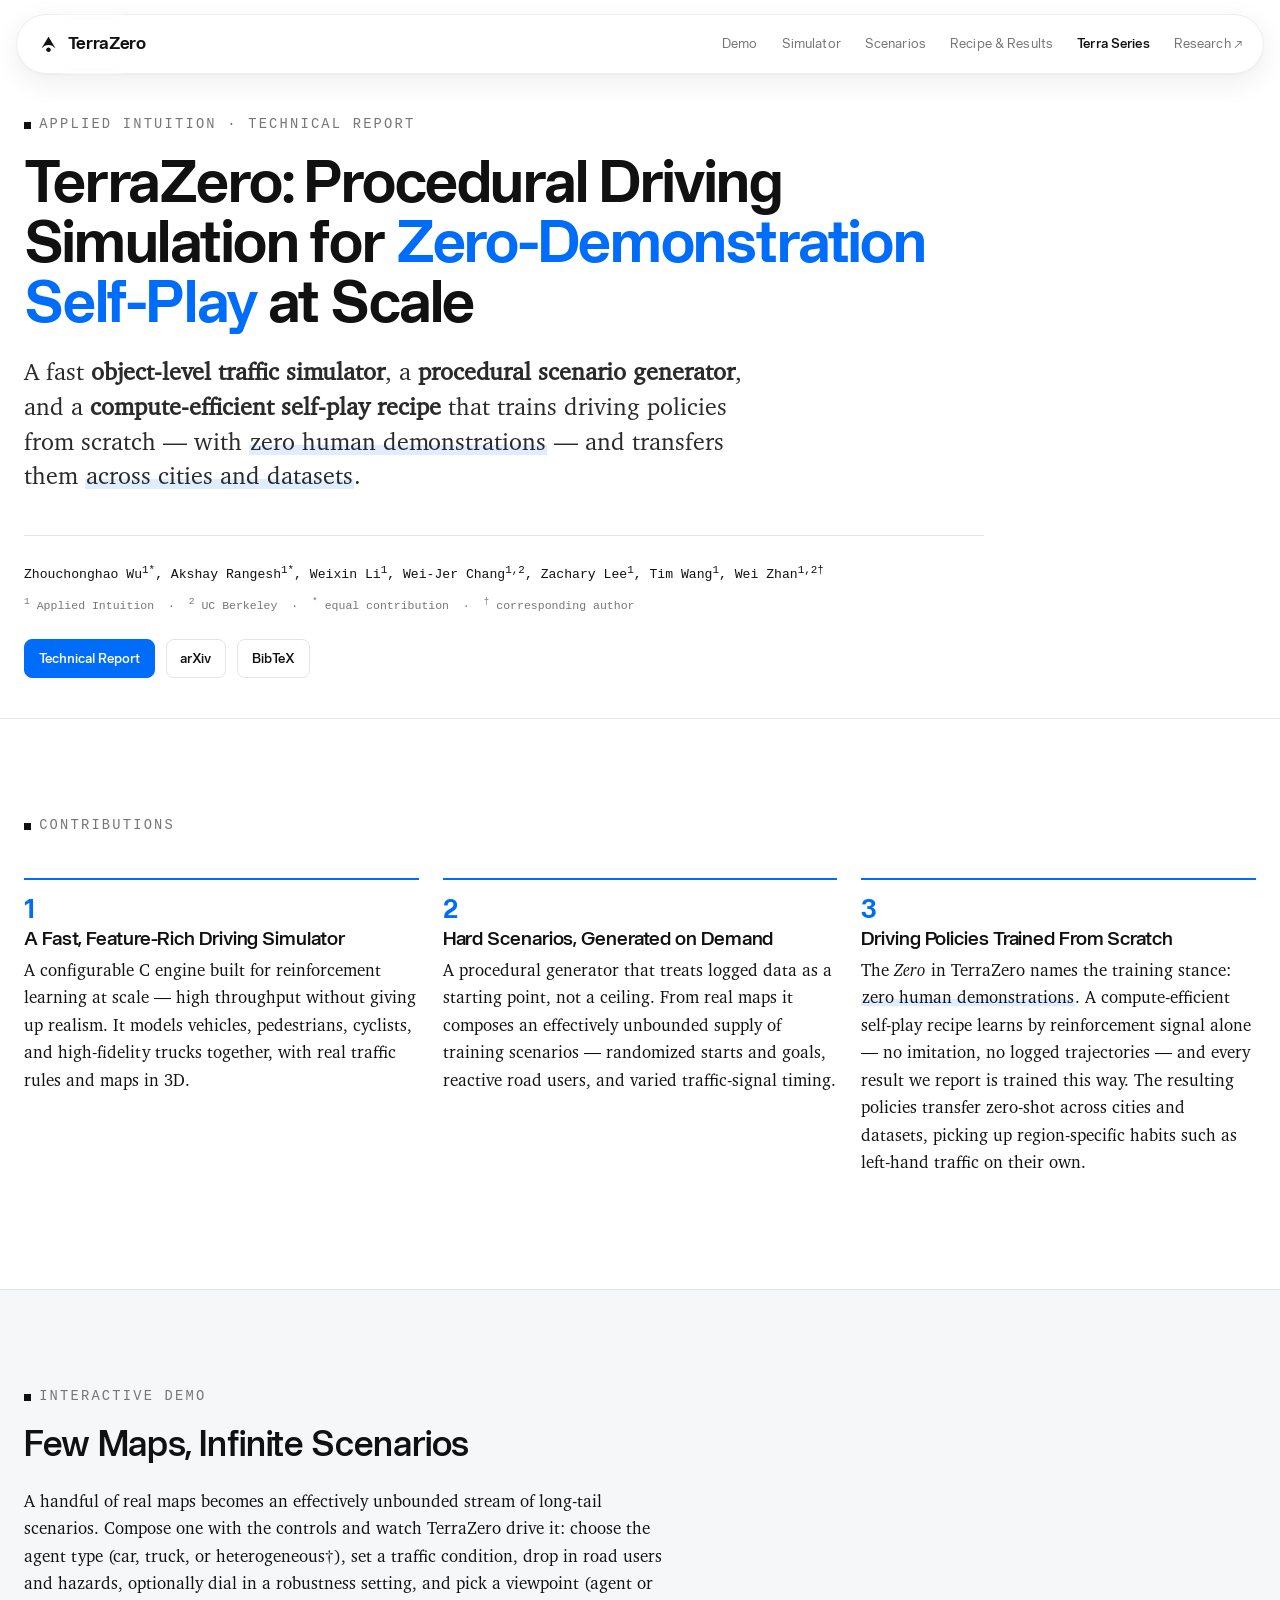
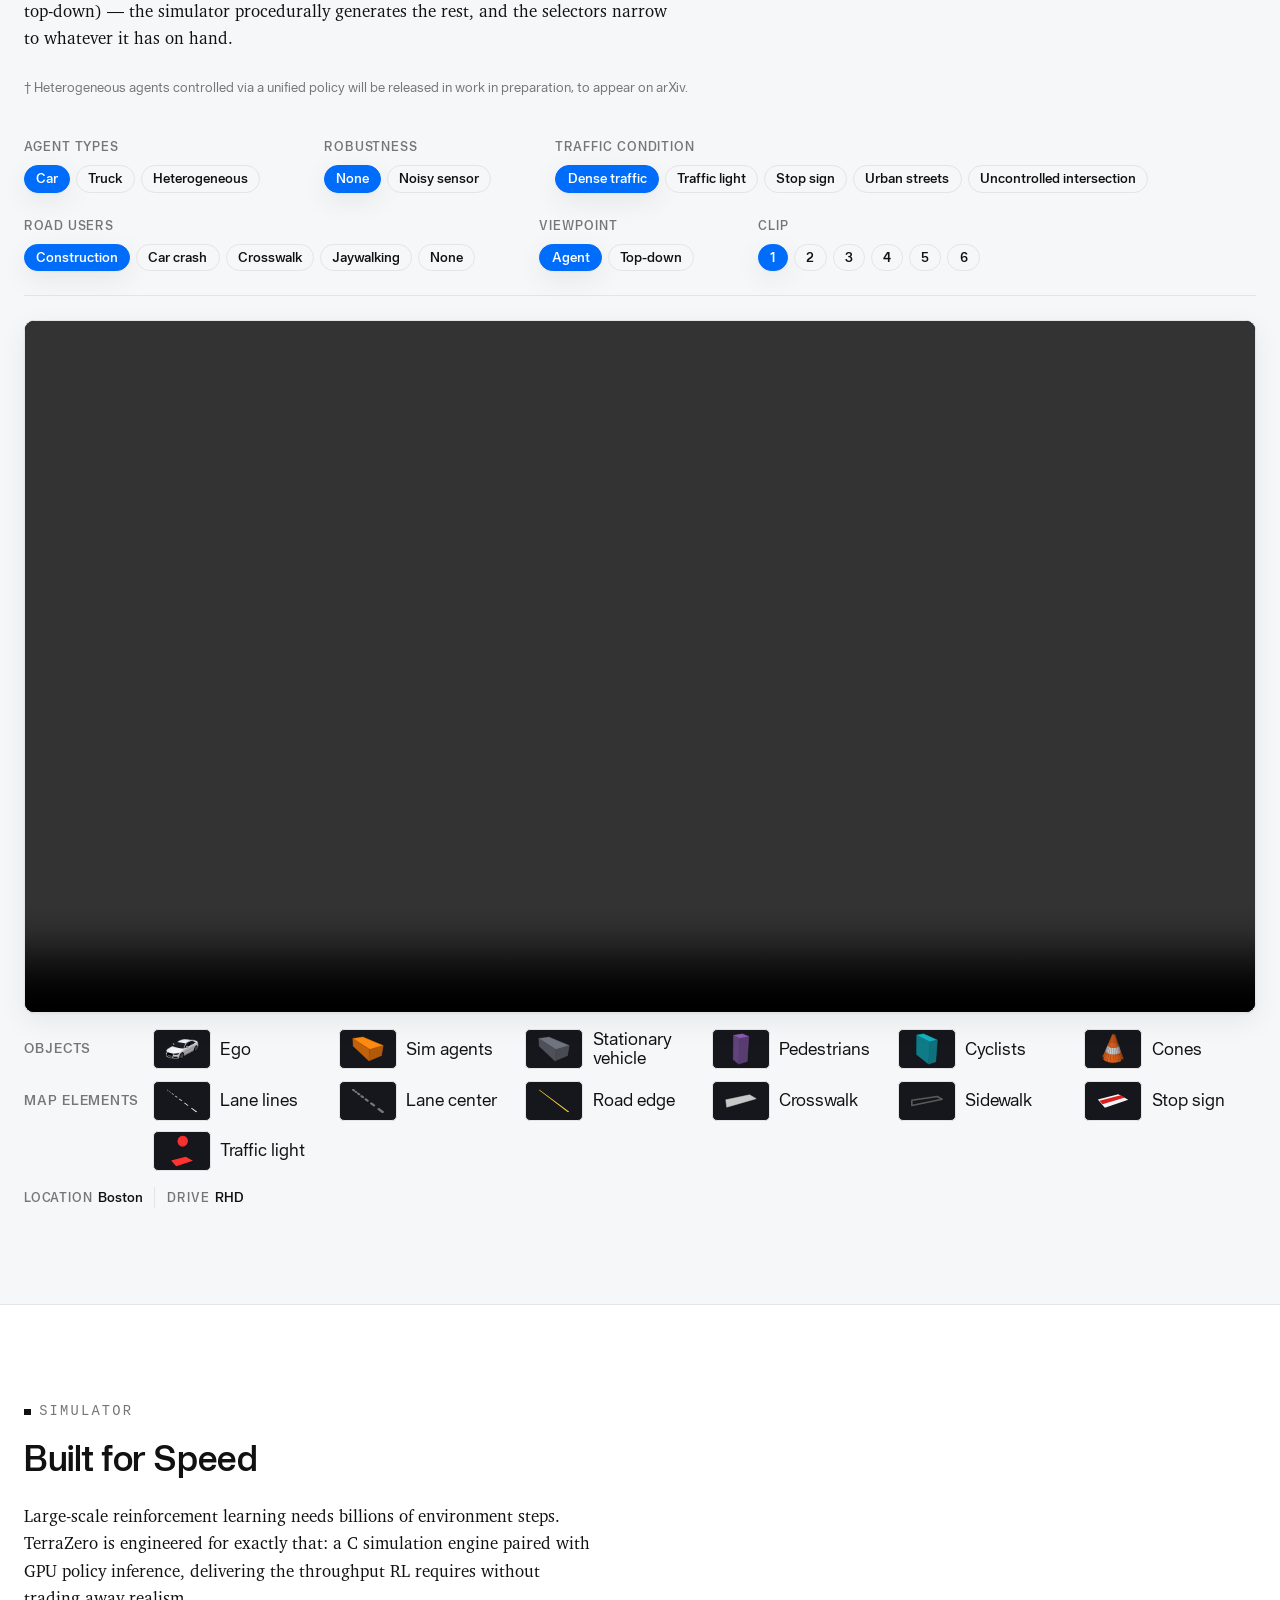
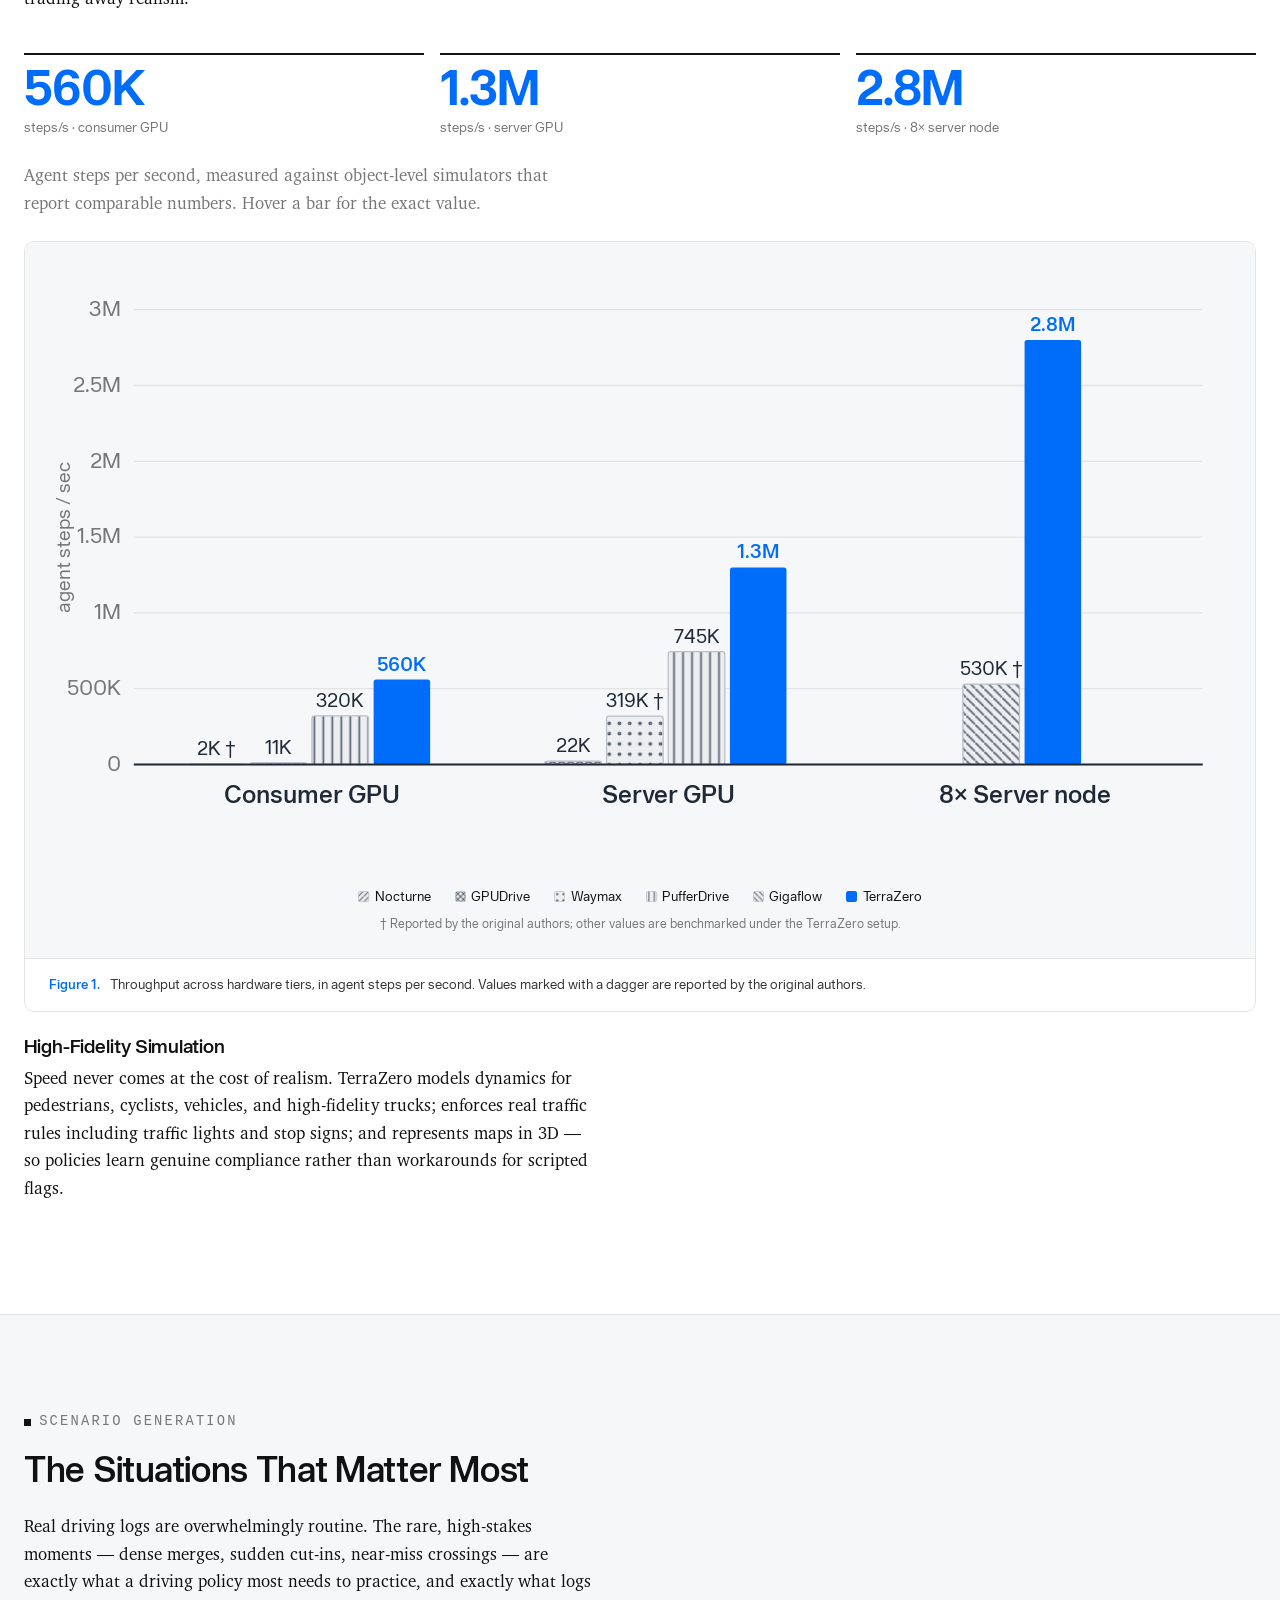
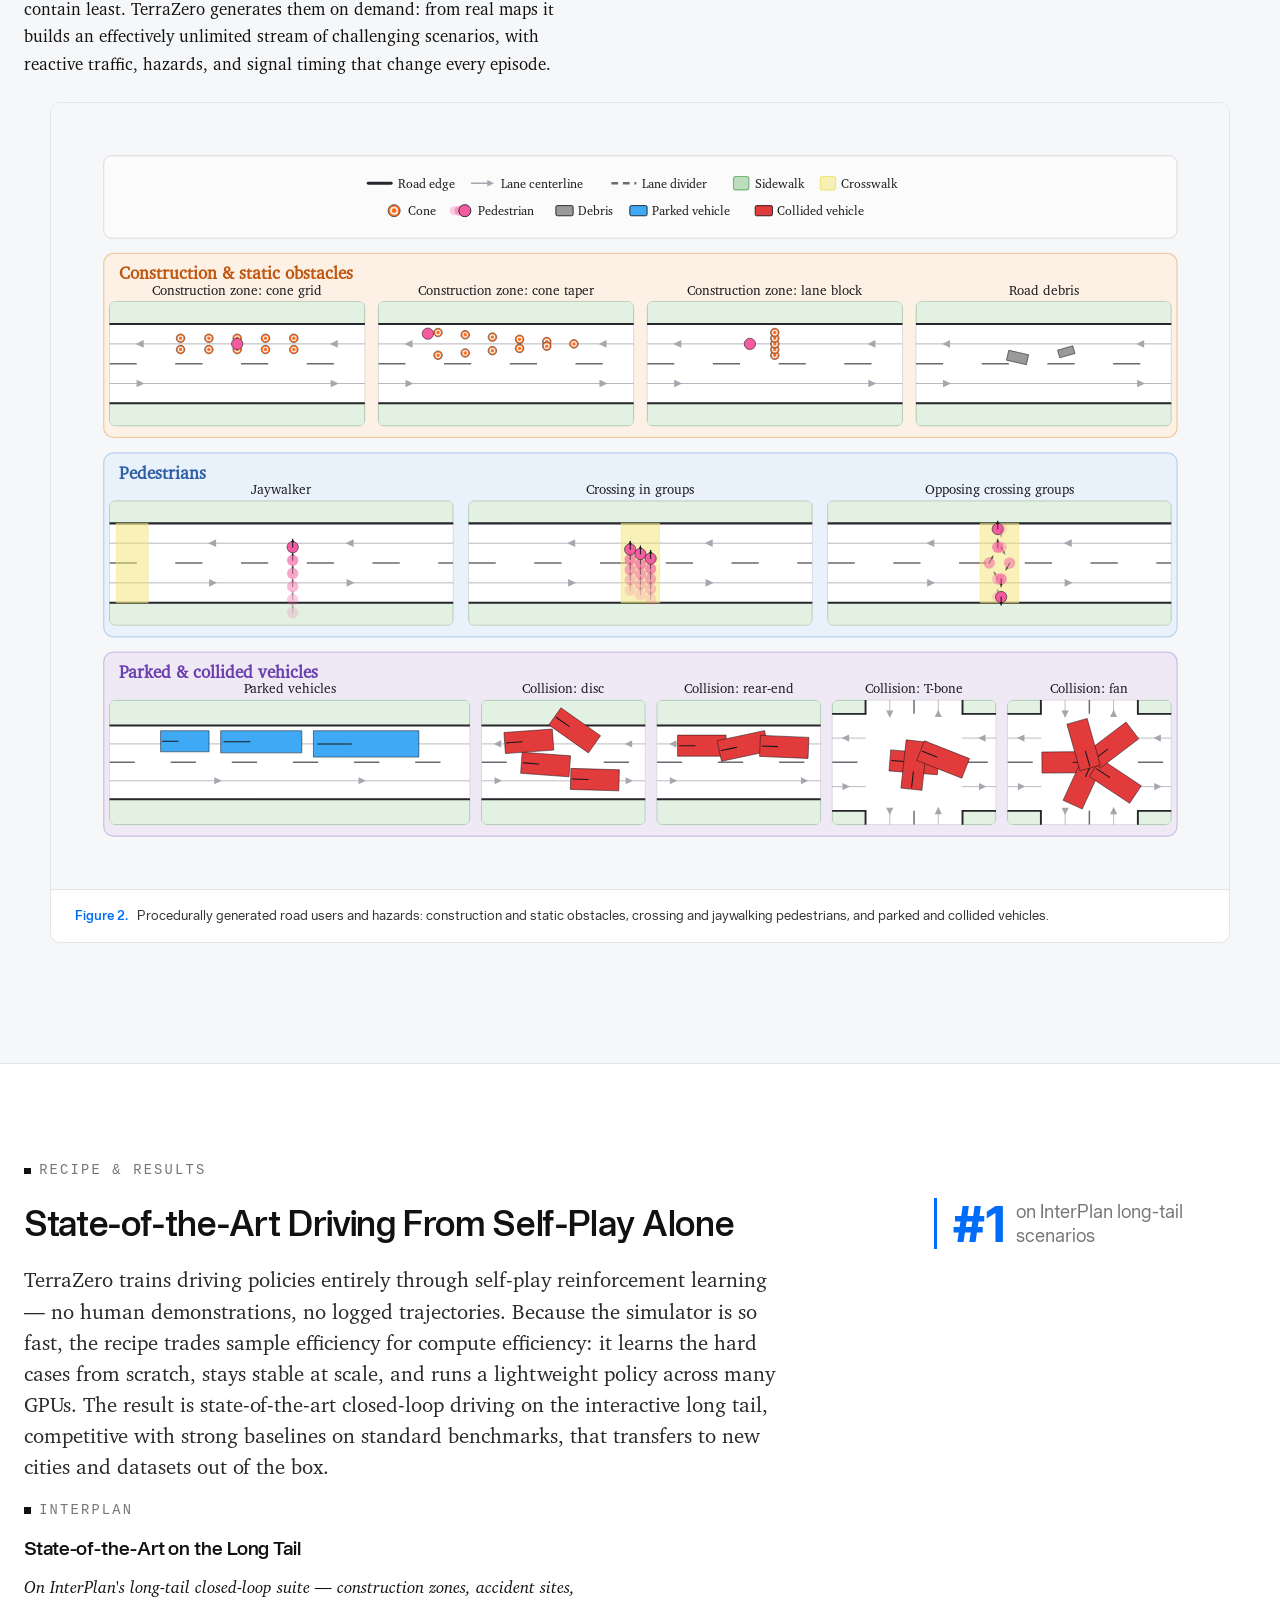
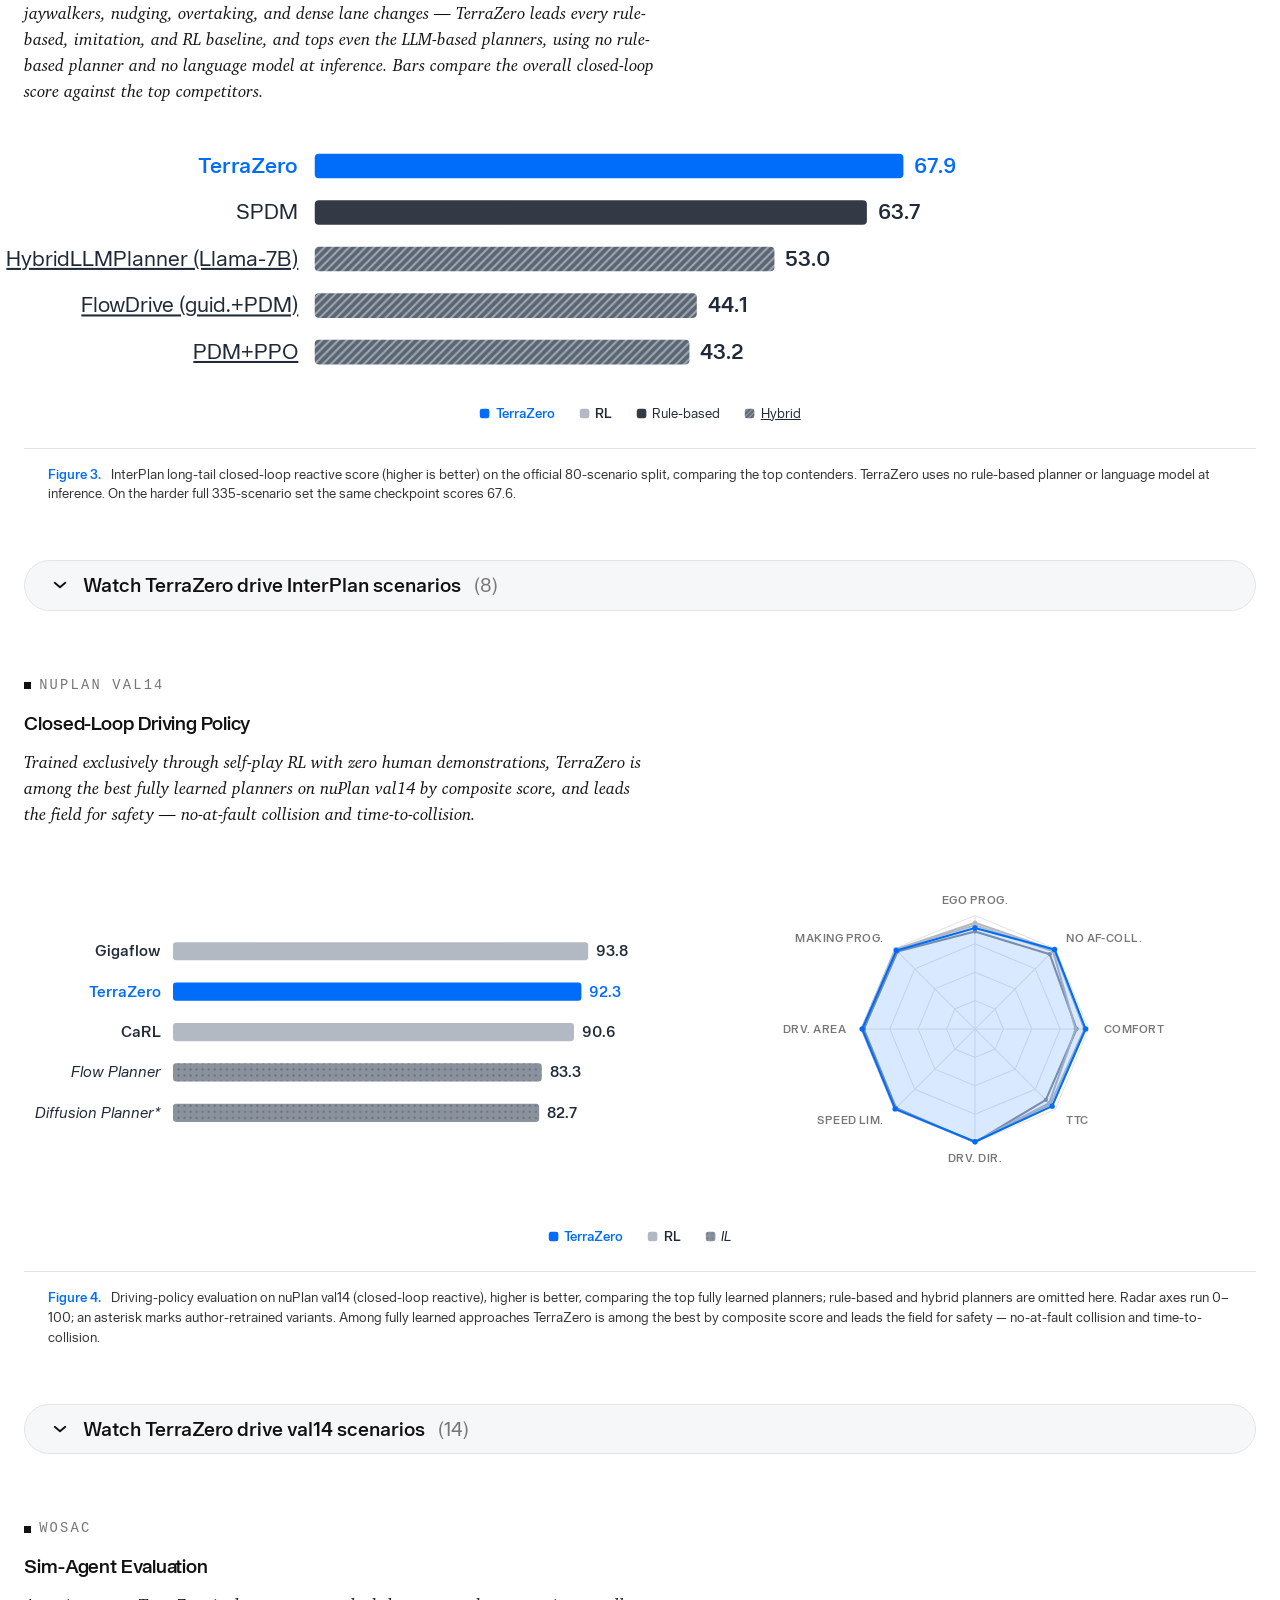
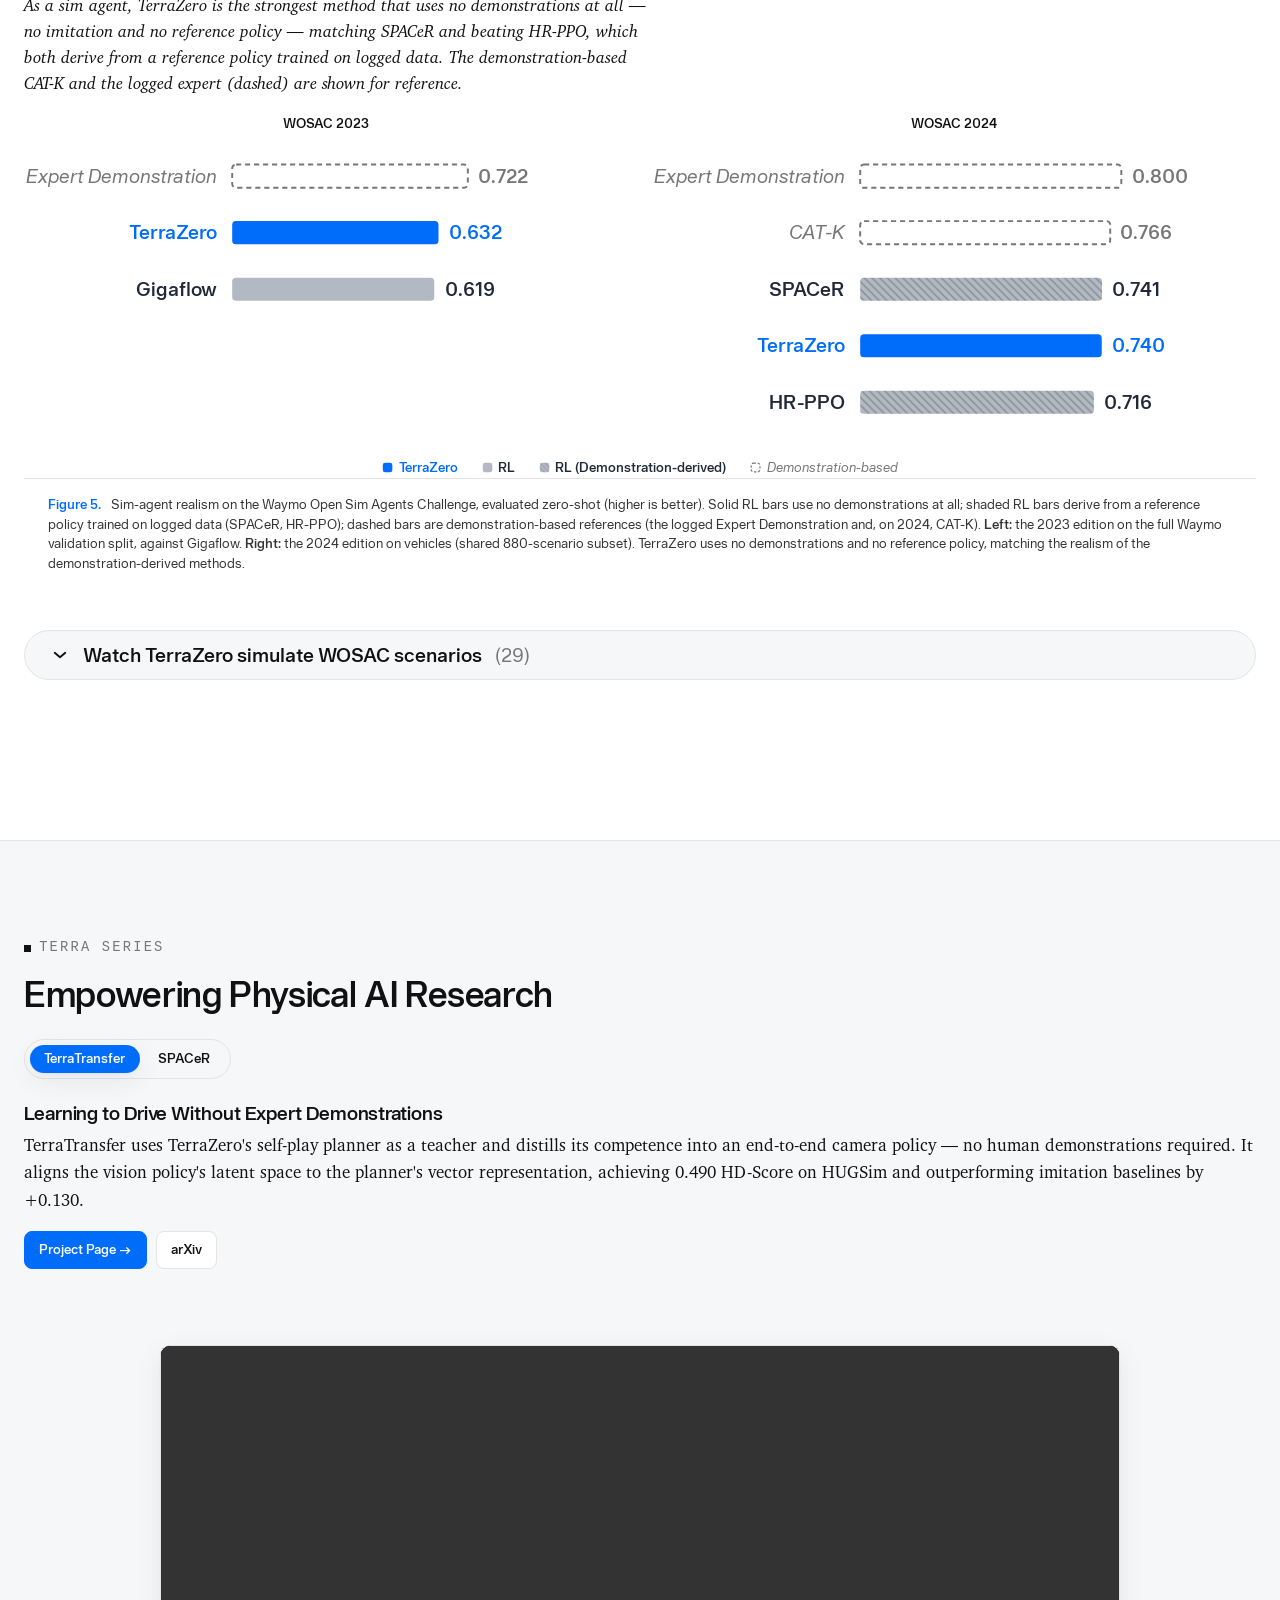
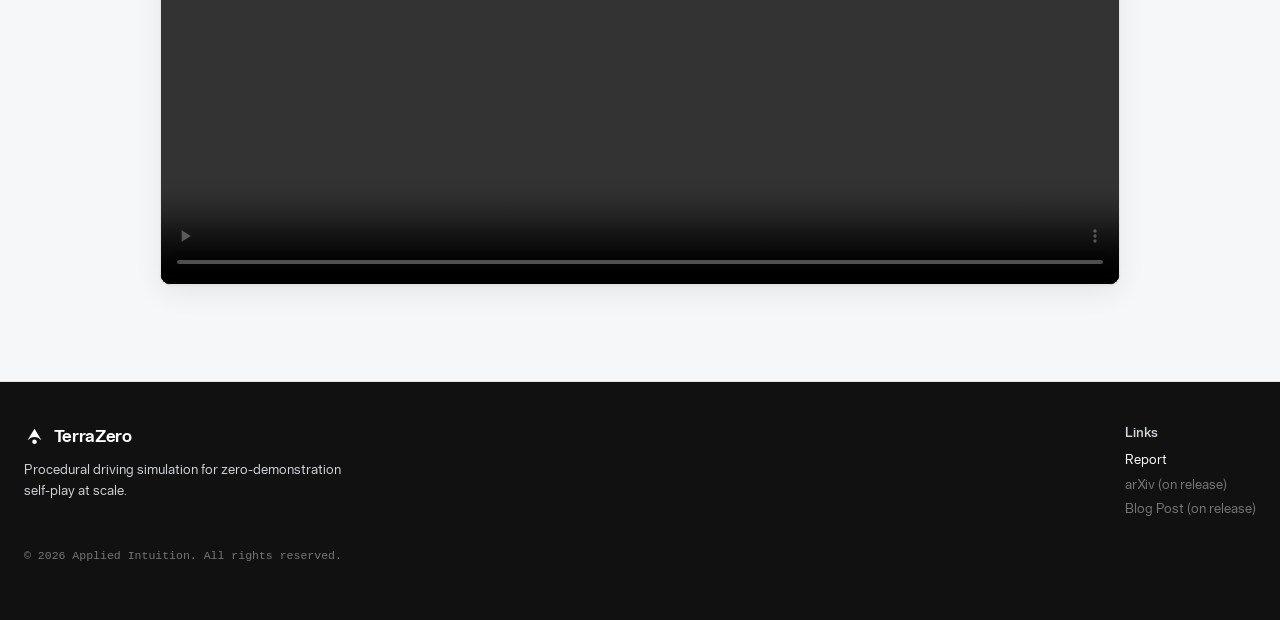
==== index.html @ 1cf0ff56 "Publish TerraZero technical report site" ====
<!DOCTYPE html>
<html lang="en">
<head>
<meta charset="utf-8">
<meta name="viewport" content="width=device-width, initial-scale=1">
<title>TerraZero: Procedural Driving Simulation for Zero-Demonstration Self-Play at Scale</title>
<meta name="description" content="TerraZero is a fast object-level driving simulator, a procedural scenario generator, and a compute-efficient self-play recipe that trains driving policies from scratch.">
<meta name="theme-color" content="#006CFA">

<link rel="icon" href="assets/brand/favicon.ico" sizes="32x32">
<link rel="icon" href="assets/brand/icon.svg" type="image/svg+xml">
<link rel="apple-touch-icon" href="assets/brand/apple-touch-icon.png">

<script>document.documentElement.className += " js";</script>
<script>
/* crypto.randomUUID exists only in secure contexts (HTTPS or localhost). This
   site is often previewed over plain HTTP on a LAN/Tailscale address, where it
   is missing; define a standards-compliant fallback so no caller throws. */
(function () {
  var c = window.crypto;
  if (c && typeof c.randomUUID !== "function" && typeof c.getRandomValues === "function") {
    c.randomUUID = function () {
      return "10000000-1000-4000-8000-100000000000".replace(/[018]/g, function (ch) {
        var n = +ch;
        return (n ^ (c.getRandomValues(new Uint8Array(1))[0] & (15 >> (n / 4)))).toString(16);
      });
    };
  }
})();
</script>
<link rel="stylesheet" href="assets/vendor/katex/katex.min.css">
<link rel="stylesheet" href="assets/css/styles.css">

<!-- Cloudflare Web Analytics (cookieless, no consent banner needed) -->
<script type="module" src="https://static.cloudflareinsights.com/beacon.min.js"
        data-cf-beacon='{"token": "8f02b8061c284d6988665baa97f009ea"}'></script>
<!-- End Cloudflare Web Analytics -->
</head>
<body>

<!-- ===================== Header ===================== -->
<header class="site-header">
  <div class="header-pill">
    <a class="brand-mark" href="#top" aria-label="Back to top">
      <span class="brand-word">TerraZero</span>
    </a>
    <button class="nav-toggle" aria-label="Toggle navigation" aria-expanded="false">
      <span></span><span></span><span></span>
    </button>
    <nav class="nav" id="nav">
      <a href="#demo">Demo</a>
      <a href="#system">Simulator</a>
      <a href="#scenarios">Scenarios</a>
      <a href="#results">Recipe &amp; Results</a>
      <a href="#terra-series">Terra Series</a>
      <a href="https://www.appliedintuition.com/research" target="_blank" rel="noopener">Research ↗</a>
    </nav>
  </div>
</header>

<main id="top">

<!-- ===================== Hero ===================== -->
<section class="hero">
  <div class="wide">
    <div class="hero-intro">
      <p class="eyebrow">Applied Intuition · Technical Report</p>
      <h1>TerraZero: Procedural Driving Simulation for <span class="accent">Zero-Demonstration Self-Play</span> at Scale</h1>
      <p class="lead">A fast <strong>object-level traffic simulator</strong>, a <strong>procedural scenario generator</strong>, and a <strong>compute-efficient self-play recipe</strong> that trains driving policies from scratch — with <mark class="hl">zero human demonstrations</mark> — and transfers them <mark class="hl">across cities and datasets</mark>.</p>

      <div class="hero-meta">
        <p class="byline">
          <span class="names">Zhouchonghao Wu<sup>1*</sup>, Akshay Rangesh<sup>1*</sup>, Weixin Li<sup>1</sup>, Wei-Jer Chang<sup>1,2</sup>,
          Zachary Lee<sup>1</sup>, Tim Wang<sup>1</sup>, Wei Zhan<sup>1,2†</sup></span>
        </p>
        <p class="affil"><sup>1</sup> Applied Intuition &nbsp;·&nbsp; <sup>2</sup> UC Berkeley &nbsp;·&nbsp; <sup>*</sup> equal contribution &nbsp;·&nbsp; <sup>†</sup> corresponding author</p>

        <div class="actions">
          <a class="btn btn-primary" href="https://huggingface.co/datasets/woo-who/terrazero-assets/resolve/main/paper/terrazero-technical-report.pdf" target="_blank" rel="noopener">Technical Report</a>
          <a class="btn" href="https://arxiv.org/abs/2607.13028" target="_blank" rel="noopener">arXiv</a>
          <button type="button" class="btn" id="bibtex-toggle" aria-expanded="false" aria-controls="bibtex-block">BibTeX</button>
        </div>
        <pre class="bibtex" id="bibtex-block" hidden><button type="button" class="copy-btn">Copy</button><code>@techreport{terrazero2026,
  title       = {TerraZero: Procedural Driving Simulation for Zero-Demonstration Self-Play at Scale},
  author      = {Wu, Zhouchonghao and Rangesh, Akshay and Li, Weixin and Chang, Wei-Jer and Lee, Zachary and Wang, Tim and Zhan, Wei},
  institution = {Applied Intuition},
  year        = {2026},
  type        = {Technical Report}
}</code></pre>
      </div>
    </div>
  </div>
</section>

<!-- ===================== Introduction / Contributions ===================== -->
<section>
  <div class="wide reveal">
    <p class="eyebrow">Contributions</p>
    <div class="contribs">
      <div class="contrib">
        <div class="num">1</div>
        <div>
          <h3 style="margin-top:0">A Fast, Feature-Rich Driving Simulator</h3>
          <p>A configurable C engine built for reinforcement learning at scale — high throughput without giving up realism. It models vehicles, pedestrians, cyclists, and high-fidelity trucks together, with real traffic rules and maps in 3D.</p>
        </div>
      </div>
      <div class="contrib">
        <div class="num">2</div>
        <div>
          <h3 style="margin-top:0">Hard Scenarios, Generated on Demand</h3>
          <p>A procedural generator that treats logged data as a starting point, not a ceiling. From real maps it composes an effectively unbounded supply of training scenarios — randomized starts and goals, reactive road users, and varied traffic-signal timing.</p>
        </div>
      </div>
      <div class="contrib">
        <div class="num">3</div>
        <div>
          <h3 style="margin-top:0">Driving Policies Trained From Scratch</h3>
          <p>The <em>Zero</em> in TerraZero names the training stance: <mark class="hl">zero human demonstrations</mark>. A compute-efficient self-play recipe learns by reinforcement signal alone — no imitation, no logged trajectories — and every result we report is trained this way. The resulting policies transfer zero-shot across cities and datasets, picking up region-specific habits such as left-hand traffic on their own.</p>
        </div>
      </div>
    </div>
  </div>
</section>

<!-- ===================== Abstract + Demos ===================== -->
<section id="demo">
  <div class="wide reveal">
    <p class="eyebrow">Interactive Demo</p>
    <h2>Few Maps, Infinite Scenarios</h2>
    <p style="max-width:72ch">A handful of real maps becomes an effectively unbounded stream of long-tail scenarios. Compose one with the controls and watch TerraZero drive it: choose the agent type (car, truck, or heterogeneous&dagger;), set a traffic condition, drop in road users and hazards, optionally dial in a robustness setting, and pick a viewpoint (agent or top-down) — the simulator procedurally generates the rest, and the selectors narrow to whatever it has on hand.</p>
    <p class="demo-footnote">&dagger;&nbsp;Heterogeneous agents controlled via a unified policy will be released in work in preparation, to appear on arXiv.</p>
  </div>
  <div class="wide reveal">
    <div class="gallery" id="demo-gallery" data-manifest="assets/videos/manifest.json" hidden>
      <div class="gallery-rail" role="group" aria-label="Build your own scene"></div>
      <div class="gallery-stage">
        <div class="gallery-frame">
          <video class="gallery-video" autoplay muted loop playsinline controls controlslist="nodownload" preload="metadata"></video>
        </div>
        <div class="gallery-meta">
          <div class="gallery-legend" aria-label="Scene legend"></div>
          <p class="gallery-caption" aria-live="polite"></p>
        </div>
      </div>
    </div>
    <noscript>
      <div class="demo-stage">
        <div class="demo-panel">
          <div class="ph-icon">▷</div>
          <div class="ph-title">Scenario gallery</div>
          <div class="ph-sub">Enable JavaScript to browse rollouts across regions, traffic controls, road users, and camera views.</div>
        </div>
      </div>
    </noscript>
  </div>
</section>

<!-- ===================== System ===================== -->
<section id="system">
  <div class="wide reveal">
    <p class="eyebrow">Simulator</p>
    <h2>Built for Speed</h2>
    <p style="max-width:64ch">Large-scale reinforcement learning needs billions of environment steps. TerraZero is engineered for exactly that: a C simulation engine paired with GPU policy inference, delivering the throughput RL requires without trading away realism.</p>
    <div class="statline" style="margin-top:var(--space-4)">
      <div><div class="stat-num">560K</div><div class="stat-cap">steps/s &middot; consumer GPU</div></div>
      <div><div class="stat-num">1.3M</div><div class="stat-cap">steps/s &middot; server GPU</div></div>
      <div><div class="stat-num">2.8M</div><div class="stat-cap">steps/s &middot; 8&times; server node</div></div>
    </div>
    <p class="muted" style="max-width:62ch">Agent steps per second, measured against object-level simulators that report comparable numbers. Hover a bar for the exact value.</p>
    <figure class="figure">
      <div class="figure-stage">
        <div class="chart-wrap" id="throughput-chart" data-src="assets/figures/throughput.json"
             data-fallback="assets/figures/throughput.svg"></div>
      </div>
      <figcaption><span class="fig-label">Figure 1.</span> Throughput across hardware tiers, in agent steps per second. Values marked with a dagger are reported by the original authors.</figcaption>
    </figure>
  </div>

  <div class="wide reveal">
    <h3 style="margin-top:0">High-Fidelity Simulation</h3>
    <p style="max-width:64ch">Speed never comes at the cost of realism. TerraZero models dynamics for pedestrians, cyclists, vehicles, and high-fidelity trucks; enforces real traffic rules including traffic lights and stop signs; and represents maps in 3D — so policies learn genuine compliance rather than workarounds for scripted flags.</p>
  </div>
</section>

<!-- ===================== Scenario Generation ===================== -->
<section id="scenarios">
  <div class="wide reveal">
    <p class="eyebrow">Scenario Generation</p>
    <h2>The Situations That Matter Most</h2>
    <p style="max-width:64ch">Real driving logs are overwhelmingly routine. The rare, high-stakes moments — dense merges, sudden cut-ins, near-miss crossings — are exactly what a driving policy most needs to practice, and exactly what logs contain least. TerraZero generates them on demand: from real maps it builds an effectively unlimited stream of challenging scenarios, with reactive traffic, hazards, and signal timing that change every episode.</p>
  </div>

  <div class="bleed reveal">
    <figure class="figure">
      <div class="figure-stage" data-include-svg="assets/figures/npc_generation.svg"></div>
      <figcaption><span class="fig-label">Figure 2.</span> Procedurally generated road users and hazards: construction and static obstacles, crossing and jaywalking pedestrians, and parked and collided vehicles.</figcaption>
    </figure>
  </div>
</section>

<!-- ===================== Recipe & Results ===================== -->
<section id="results">
  <div class="wide reveal">
    <p class="eyebrow">Recipe &amp; Results</p>
    <div class="results-head">
      <h2 style="margin:0">State-of-the-Art Driving From Self-Play Alone</h2>
      <div class="results-badge">
        <span class="results-badge-num">#1</span>
        <span class="results-badge-cap">on InterPlan long-tail scenarios</span>
      </div>
    </div>
    <p class="lead" style="max-width:64ch">TerraZero trains driving policies entirely through self-play reinforcement learning — no human demonstrations, no logged trajectories. Because the simulator is so fast, the recipe trades sample efficiency for compute efficiency: it learns the hard cases from scratch, stays stable at scale, and runs a lightweight policy across many GPUs. The result is state-of-the-art closed-loop driving on the interactive long tail, competitive with strong baselines on standard benchmarks, that transfers to new cities and datasets out of the box.</p>
  </div>

  <!-- InterPlan (interactive comparison explorer) -->
  <div class="wide reveal">
    <p class="eyebrow">InterPlan</p>
    <h3 style="margin-top:.2rem">State-of-the-Art on the Long Tail</h3>
    <p class="table-lead"><em>On InterPlan's long-tail closed-loop suite — construction zones, accident sites, jaywalkers, nudging, overtaking, and dense lane changes — TerraZero leads every rule-based, imitation, and RL baseline, and tops even the LLM-based planners, using no rule-based planner and no language model at inference. Bars compare the overall closed-loop score against the top competitors.</em></p>
    <div class="cmp" data-src="assets/figures/interplan.json">
      <noscript>
        <div class="table-wrap">
          <table class="data">
            <thead><tr><th>Method</th><th>Type</th><th>Score</th></tr></thead>
            <tbody>
              <tr class="is-best"><td>TerraZero</td><td>RL</td><td>67.87</td></tr>
              <tr><td>HybridLLMPlanner (Llama-7B)</td><td>Hybrid</td><td>53</td></tr>
              <tr><td>HybridLLMPlanner (Llama-13B)</td><td>Hybrid</td><td>48</td></tr>
              <tr><td>PDM+PPO</td><td>Hybrid</td><td>43.2</td></tr>
              <tr><td>PPO</td><td>RL</td><td>42.1</td></tr>
              <tr><td>PDM-Closed</td><td>Rule</td><td>42</td></tr>
              <tr><td>HybridLLMPlanner (GPT-3.5)</td><td>Hybrid</td><td>40</td></tr>
              <tr><td>IDM</td><td>Rule</td><td>31</td></tr>
              <tr><td>IDM+MOBIL</td><td>Rule</td><td>31</td></tr>
              <tr><td>Diffusion Planner</td><td>IL</td><td>25.8</td></tr>
            </tbody>
          </table>
        </div>
      </noscript>
    </div>
    <figcaption><span class="fig-label">Figure 3.</span> InterPlan long-tail closed-loop reactive score (higher is better) on the official 80-scenario split, comparing the top contenders. TerraZero uses no rule-based planner or language model at inference. On the harder full 335-scenario set the same checkpoint scores 67.6.</figcaption>

    <div class="ipg" data-manifest="assets/videos/interplan.json" hidden>
      <button type="button" class="ipg-toggle" aria-expanded="false" aria-controls="ipg-panel-interplan">
        <span class="ipg-chevron" aria-hidden="true"></span>
        <span>Watch TerraZero drive InterPlan scenarios</span>
        <span class="ipg-count"></span>
      </button>
      <div class="ipg-panel" id="ipg-panel-interplan" hidden>
        <p class="ipg-note" hidden></p>
        <div class="ipg-strip" role="group" aria-label="InterPlan scenario demos"></div>
      </div>
    </div>
  </div>

  <!-- nuPlan val14 (interactive comparison explorer) -->
  <div class="wide reveal">
    <p class="eyebrow">nuPlan val14</p>
    <h3 style="margin-top:.2rem">Closed-Loop Driving Policy</h3>
    <p class="table-lead"><em>Trained exclusively through self-play RL with zero human demonstrations, TerraZero is among the best fully learned planners on nuPlan val14 by composite score, and leads the field for safety — no-at-fault collision and time-to-collision.</em></p>
    <div class="cmp" data-src="assets/figures/val14.json">
      <noscript>
        <div class="table-wrap">
          <table class="data">
            <thead>
              <tr>
                <th>Planner</th><th>Type</th><th>Score</th><th>Ego Prog.</th><th>No AF-Coll.</th>
                <th>Comfort</th><th>TTC</th><th>Drv. Dir.</th><th>Speed Lim.</th><th>Drv. Area</th><th>Making Prog.</th>
              </tr>
            </thead>
            <tbody>
              <tr><td>TerraZero</td><td>RL</td><td>92.27</td><td>88.91</td><td>99.11</td><td>97.41</td><td>96.06</td><td>99.24</td><td>99.45</td><td>99.28</td><td>97.85</td></tr>
              <tr><td>Gigaflow</td><td>RL</td><td>93.8</td><td>93.6</td><td>98.4</td><td>96.4</td><td>93.8</td><td>99.6</td><td>99.9</td><td>99.7</td><td>99.0</td></tr>
              <tr><td>FlowDrive w/ guidance + PDM scoring</td><td>Hybrid</td><td>92.96</td><td>—</td><td>—</td><td>—</td><td>—</td><td>—</td><td>—</td><td>—</td><td>—</td></tr>
              <tr><td>SPDM</td><td>Rule</td><td>92.28</td><td>—</td><td>—</td><td>—</td><td>—</td><td>—</td><td>—</td><td>—</td><td>—</td></tr>
              <tr><td>PDM-Closed</td><td>Rule</td><td>92.13</td><td>90.26</td><td>97.90</td><td>94.72</td><td>93.83</td><td>99.96</td><td>99.83</td><td>99.46</td><td>99.11</td></tr>
              <tr><td>CaRL</td><td>RL</td><td>90.60</td><td>91.30</td><td>97.05</td><td>88.55</td><td>92.31</td><td>99.15</td><td>99.36</td><td>99.91</td><td>99.11</td></tr>
              <tr><td>PLUTO</td><td>Hybrid</td><td>89.66</td><td>86.11</td><td>97.09</td><td>91.86</td><td>94.10</td><td>99.87</td><td>98.86</td><td>99.28</td><td>98.57</td></tr>
              <tr><td>FlowDrive</td><td>IL</td><td>85.37</td><td>—</td><td>—</td><td>—</td><td>—</td><td>—</td><td>—</td><td>—</td><td>—</td></tr>
              <tr><td>Flow Planner</td><td>IL</td><td>83.31</td><td>—</td><td>—</td><td>—</td><td>—</td><td>—</td><td>—</td><td>—</td><td>—</td></tr>
              <tr><td>Diffusion Planner*</td><td>IL</td><td>82.73</td><td>85.88</td><td>93.07</td><td>89.45</td><td>88.19</td><td>99.82</td><td>98.29</td><td>97.85</td><td>96.42</td></tr>
              <tr><td>Log Replay (iLQR)</td><td>Replay</td><td>82.05</td><td>99.32</td><td>85.69</td><td>98.93</td><td>80.77</td><td>99.28</td><td>96.46</td><td>99.55</td><td>100.00</td></tr>
              <tr><td>IDM</td><td>Rule</td><td>77.33</td><td>85.20</td><td>89.22</td><td>93.11</td><td>81.57</td><td>99.24</td><td>97.20</td><td>93.02</td><td>96.33</td></tr>
              <tr><td>PlanTF</td><td>IL</td><td>76.14</td><td>77.21</td><td>95.21</td><td>93.56</td><td>90.61</td><td>99.33</td><td>98.50</td><td>96.33</td><td>89.53</td></tr>
              <tr><td>Urban Driver</td><td>IL</td><td>53.05</td><td>87.17</td><td>72.45</td><td>99.28</td><td>66.37</td><td>96.87</td><td>81.66</td><td>83.36</td><td>94.28</td></tr>
            </tbody>
          </table>
        </div>
      </noscript>
    </div>
    <figcaption><span class="fig-label">Figure 4.</span> Driving-policy evaluation on nuPlan val14 (closed-loop reactive), higher is better, comparing the top fully learned planners; rule-based and hybrid planners are omitted here. Radar axes run 0–100; an asterisk marks author-retrained variants. Among fully learned approaches TerraZero is among the best by composite score and leads the field for safety — no-at-fault collision and time-to-collision.</figcaption>

    <div class="ipg" data-manifest="assets/videos/val14.json" hidden>
      <button type="button" class="ipg-toggle" aria-expanded="false" aria-controls="ipg-panel-val14">
        <span class="ipg-chevron" aria-hidden="true"></span>
        <span>Watch TerraZero drive val14 scenarios</span>
        <span class="ipg-count"></span>
      </button>
      <div class="ipg-panel" id="ipg-panel-val14" hidden>
        <p class="ipg-note" hidden></p>
        <div class="ipg-strip" role="group" aria-label="nuPlan val14 demos"></div>
      </div>
    </div>
  </div>

  <!-- WOSAC (interactive comparison explorer) -->
  <div class="wide reveal">
    <p class="eyebrow">WOSAC</p>
    <h3 style="margin-top:.2rem">Sim-Agent Evaluation</h3>
    <p class="table-lead"><em>As a sim agent, TerraZero is the strongest method that uses no demonstrations at all — no imitation and no reference policy — matching SPACeR and beating HR-PPO, which both derive from a reference policy trained on logged data. The demonstration-based CAT-K and the logged expert (dashed) are shown for reference.</em></p>
    <div class="cmp-pair">
      <div class="cmp-panel">
        <p class="cmp-panel-title">WOSAC 2023</p>
        <div class="cmp" data-src="assets/figures/wosac-2023.json">
          <noscript>
            <div class="table-wrap">
              <table class="data">
                <thead><tr><th>Method</th><th>Type</th><th>Realism Meta</th></tr></thead>
                <tbody>
                  <tr><td>Expert Demonstration</td><td>Reference</td><td>0.722</td></tr>
                  <tr><td>TerraZero</td><td>RL</td><td>0.632</td></tr>
                  <tr><td>Gigaflow</td><td>RL</td><td>0.619</td></tr>
                </tbody>
              </table>
            </div>
          </noscript>
        </div>
      </div>
      <div class="cmp-panel">
        <p class="cmp-panel-title">WOSAC 2024</p>
        <div class="cmp" data-src="assets/figures/wosac-2024.json">
          <noscript>
            <div class="table-wrap">
              <table class="data">
                <thead><tr><th>Method</th><th>Type</th><th>Realism</th></tr></thead>
                <tbody>
                  <tr><td>Expert Demonstration</td><td>Demonstration-based</td><td>0.80</td></tr>
                  <tr><td>CAT-K</td><td>Demonstration-based</td><td>0.766</td></tr>
                  <tr><td>SPACeR</td><td>RL (demonstration-derived)</td><td>0.741</td></tr>
                  <tr><td>TerraZero</td><td>RL</td><td>0.740</td></tr>
                  <tr><td>HR-PPO</td><td>RL (demonstration-derived)</td><td>0.716</td></tr>
                </tbody>
              </table>
            </div>
          </noscript>
        </div>
      </div>
    </div>
    <div class="chart-legend cmp-legend cmp-pair-legend" data-legend-group="wosac">
      <span class="key on" data-type="__hero__"><svg class="swatch" viewBox="0 0 14 14"><rect x="1" y="1" width="12" height="12" rx="3" fill="#006CFA"/></svg><span class="key-label" style="color:#006CFA;font-weight:700">TerraZero</span></span>
      <span class="key on" data-type="RL"><svg class="swatch" viewBox="0 0 14 14"><rect x="1" y="1" width="12" height="12" rx="3" fill="#b2b9c2"/></svg><span class="key-label" style="font-weight:700;color:#1f2937">RL</span></span>
      <span class="key on" data-type="RLdemo"><svg class="swatch" viewBox="0 0 14 14"><rect x="1" y="1" width="12" height="12" rx="3" fill="url(#cmp-pat-RLdemo)"/></svg><span class="key-label" style="font-weight:700;color:#1f2937">RL (Demonstration-derived)</span></span>
      <span class="key on" data-type="__ref__"><svg class="swatch" viewBox="0 0 14 14"><rect x="1.5" y="1.5" width="11" height="11" rx="3" fill="none" stroke="#767676" stroke-width="1.5" stroke-dasharray="3 2"/></svg><span class="key-label" style="font-style:italic;color:#767676">Demonstration-based</span></span>
    </div>
    <figcaption><span class="fig-label">Figure 5.</span> Sim-agent realism on the Waymo Open Sim Agents Challenge, evaluated zero-shot (higher is better). Solid RL bars use no demonstrations at all; shaded RL bars derive from a reference policy trained on logged data (SPACeR, HR-PPO); dashed bars are demonstration-based references (the logged Expert Demonstration and, on 2024, CAT-K). <b>Left:</b> the 2023 edition on the full Waymo validation split, against Gigaflow. <b>Right:</b> the 2024 edition on vehicles (shared 880-scenario subset). TerraZero uses no demonstrations and no reference policy, matching the realism of the demonstration-derived methods.</figcaption>

    <div class="ipg" data-manifest="assets/videos/wosac.json" hidden>
      <button type="button" class="ipg-toggle" aria-expanded="false" aria-controls="ipg-panel-wosac">
        <span class="ipg-chevron" aria-hidden="true"></span>
        <span>Watch TerraZero simulate WOSAC scenarios</span>
        <span class="ipg-count"></span>
      </button>
      <div class="ipg-panel" id="ipg-panel-wosac" hidden>
        <p class="ipg-note" hidden></p>
        <div class="ipg-strip" role="group" aria-label="WOSAC sim-agent demos"></div>
      </div>
    </div>
  </div>

</section>

<!-- ===================== Terra Series ===================== -->
<section id="terra-series">
  <div class="wide reveal">
    <p class="eyebrow">Terra Series</p>
    <h2>Empowering Physical AI Research</h2>
    <div class="intg" id="integrations-widget">
      <div class="intg-tabs" role="tablist" aria-label="Select a Terra Series project">
        <span class="intg-slider" aria-hidden="true"></span>
        <button type="button" class="intg-tab is-active" role="tab" id="intg-tab-a"
                aria-selected="true" aria-controls="intg-panel-a">TerraTransfer</button>
        <button type="button" class="intg-tab" role="tab" id="intg-tab-d"
                aria-selected="false" aria-controls="intg-panel-d" tabindex="-1">SPACeR</button>
      </div>

      <div class="intg-stage">
        <!-- TerraTransfer -->
        <div class="intg-panel intg-panel--wide" role="tabpanel" id="intg-panel-a" aria-labelledby="intg-tab-a">
          <div class="intg-text">
            <h3>Learning to Drive Without Expert Demonstrations</h3>
            <p>TerraTransfer uses TerraZero's self-play planner as a teacher and distills its competence into an end-to-end camera policy — no human demonstrations required. It aligns the vision policy's latent space to the planner's vector representation, achieving 0.490 HD-Score on HUGSim and outperforming imitation baselines by +0.130.</p>
            <div class="series-links">
              <a class="btn btn-primary" href="https://terra-applied.github.io/TerraTransfer" target="_blank" rel="noopener">Project Page →</a>
              <a class="btn" href="https://arxiv.org/abs/2606.17386" target="_blank" rel="noopener">arXiv</a>
            </div>
          </div>
          <div class="intg-showcase">
            <div class="intg-media">
              <video class="intg-video" muted loop playsinline preload="metadata"
                     controls controlslist="nodownload"
                     src="https://huggingface.co/datasets/woo-who/terrazero-assets/resolve/main/terra-series/terratransfer.mp4"></video>
            </div>
          </div>
        </div>

        <!-- SPACeR -->
        <div class="intg-panel intg-panel--wide" role="tabpanel" id="intg-panel-d" aria-labelledby="intg-tab-d" hidden>
          <div class="intg-text">
            <h3>Human-Like Simulation Agents via Self-Play Anchoring <span class="series-badge">ICLR 2026</span></h3>
            <p>SPACeR anchors TerraZero's self-play RL to a pretrained tokenized reference model, making sim agents that are simultaneously human-like and reactive. The resulting policy is ~50× smaller than tokenized baselines with 10× faster inference, and outperforms prior self-play and imitation methods on the Waymo Sim Agents Challenge.</p>
            <div class="series-links">
              <a class="btn btn-primary" href="https://spacer-ai.github.io/" target="_blank" rel="noopener">Project Page →</a>
              <a class="btn" href="https://arxiv.org/abs/2510.18060" target="_blank" rel="noopener">arXiv</a>
              <a class="btn" href="https://openreview.net/forum?id=Q5H3NCy18S" target="_blank" rel="noopener">Paper</a>
            </div>
          </div>
          <div class="intg-showcase">
            <div class="threeup">
              <div class="threeup-cell">
                <div class="threeup-vid">
                  <video loop muted playsinline preload="metadata"
                         src="https://spacer-ai.github.io/static/videos/source/baseline_0/paper_selfplay_nodrop_2a02131f75e5a3c3_sample0.mp4"></video>
                </div>
                <p class="threeup-cap">PPO</p>
              </div>
              <div class="threeup-cell">
                <div class="threeup-vid">
                  <video loop muted playsinline preload="metadata"
                         src="https://spacer-ai.github.io/static/videos/source/baseline_0/paper_humanppo_2a02131f75e5a3c3_sample0.mp4"></video>
                </div>
                <p class="threeup-cap">HR-PPO</p>
              </div>
              <div class="threeup-cell">
                <div class="threeup-vid">
                  <div class="threeup-legend" aria-hidden="true">
                    <span class="row"><span class="sw" style="background:#87CEEB"></span>Targeted Agent</span>
                    <span class="row"><span class="sw" style="background:#7a7a7a"></span>Other Agents</span>
                  </div>
                  <video loop muted playsinline preload="metadata"
                         src="https://spacer-ai.github.io/static/videos/source/baseline_0/paper_human_2a02131f75e5a3c3_sample0.mp4"></video>
                </div>
                <p class="threeup-cap">SPACeR</p>
              </div>
            </div>
            <figure class="figure" style="margin:0">
              <img src="assets/figures/spacer_arch.png" alt="SPACeR architecture: batched self-play rollouts anchored to a tokenized reference model via a KL term." loading="lazy">
              <figcaption>SPACeR anchors decentralized self-play to a frozen tokenized reference model, balancing a task reward with a human-likeness KL term.</figcaption>
            </figure>
          </div>
        </div>
      </div>
      <noscript>
        <p class="muted">Enable JavaScript to browse the Terra Series.</p>
      </noscript>
    </div>
  </div>
</section>

</main>

<!-- ===================== Footer ===================== -->
<footer class="site-footer">
  <div class="wide">
    <div class="foot-grid">
      <div>
        <div class="brand-mark" style="color:#fff">TerraZero</div>
        <p style="max-width:38ch;color:#cfd3da">Procedural driving simulation for zero-demonstration self-play at scale.</p>
      </div>
      <div>
        <p style="margin:0 0 .4rem;font-weight:600">Links</p>
        <p style="margin:.2rem 0"><a href="https://huggingface.co/datasets/woo-who/terrazero-assets/resolve/main/paper/terrazero-technical-report.pdf" target="_blank" rel="noopener">Report</a></p>
        <p style="margin:.2rem 0"><span class="foot-pending">arXiv (on release)</span></p>
        <p style="margin:.2rem 0"><span class="foot-pending">Blog Post (on release)</span></p>
      </div>
    </div>
    <p class="copyright">© 2026 Applied Intuition. All rights reserved.</p>
  </div>
</footer>

<script src="assets/vendor/katex/katex.min.js" defer></script>
<script src="assets/vendor/katex/auto-render.min.js" defer></script>
<script src="assets/js/charts.js" defer></script>
<script src="assets/js/comparison.js" defer></script>
<script src="assets/js/tables.js" defer></script>
<script src="assets/js/main.js" defer></script>
</body>
</html>
---- assets/css/styles.css ----
/* ==========================================================================
   TerraZero project site — Applied Intuition brand design system
   Type: Applied Sans (Display for title/headings, Text for body/labels),
   XCharter serif available for figure/quote surfaces. Color: Applied Blue
   #006CFA, ink #111, gray #767676. Motifs: black-square eyebrow marker,
   ~680px reading column, full-width figure bands, blue caption labels.
   ========================================================================== */

/* ----- Fonts (vendored, local) ------------------------------------------ */
@font-face {
  font-family: "Applied Sans Display";
  src: url("../fonts/AppliedSansDisplay-Bold.ttf") format("truetype");
  font-weight: 700; font-style: normal; font-display: swap;
}
@font-face {
  font-family: "Applied Sans Display";
  src: url("../fonts/AppliedSansDisplay-SemiBold.ttf") format("truetype");
  font-weight: 600; font-style: normal; font-display: swap;
}
@font-face {
  font-family: "Applied Sans Text";
  src: url("../fonts/AppliedSansText-Regular.ttf") format("truetype");
  font-weight: 400; font-style: normal; font-display: swap;
}
@font-face {
  font-family: "Applied Sans Text";
  src: url("../fonts/AppliedSansText-Italic.ttf") format("truetype");
  font-weight: 400; font-style: italic; font-display: swap;
}
@font-face {
  font-family: "Applied Sans Text";
  src: url("../fonts/AppliedSansText-SemiBold.ttf") format("truetype");
  font-weight: 600; font-style: normal; font-display: swap;
}
@font-face {
  font-family: "Applied Sans Text";
  src: url("../fonts/AppliedSansText-SemiBoldItalic.ttf") format("truetype");
  font-weight: 600; font-style: italic; font-display: swap;
}
@font-face {
  font-family: "XCharter";
  src: url("../fonts/XCharter-Roman.otf") format("opentype");
  font-weight: 400; font-style: normal; font-display: swap;
}
@font-face {
  font-family: "XCharter";
  src: url("../fonts/XCharter-Italic.otf") format("opentype");
  font-weight: 400; font-style: italic; font-display: swap;
}

/* ----- Design tokens ----------------------------------------------------- */
:root {
  /* brand color */
  --blue: #006CFA;
  --blue-dark: #0052bd;        /* AppliedBlue!70!black, approx */
  --blue-muted: #3d7fc4;       /* AppliedBlue!75!gray, approx */
  --blue-wash: #eef4ff;        /* light blue surface */
  --blue-wash-2: #e0ecff;
  --ink: #111111;
  --gray: #767676;
  --gray-line: #e4e4e4;
  --gray-soft: #f6f7f9;
  --white: #ffffff;

  /* terrabin figure palette (mirrors figure-scripts/data.py) */
  --terra-center: #006CFA;     /* lane centerlines */
  --terra-marking: #d9a300;    /* gold lane markings */
  --terra-sidewalk: #4a9d5b;   /* green sidewalks */
  --terra-crosswalk: #f2c200;  /* yellow crosswalks */

  /* type */
  --font-display: "Applied Sans Display", "Helvetica Neue", Arial, sans-serif;
  --font-sans: "Applied Sans Text", "Helvetica Neue", Arial, sans-serif;
  --font-serif: "XCharter", Georgia, "Times New Roman", serif;
  --font-mono: "SFMono-Regular", "JetBrains Mono", Menlo, Consolas, monospace;

  /* type scale */
  --fs-eyebrow: 0.72rem;
  --fs-meta: 0.82rem;
  --fs-body: 1.0625rem;        /* ~17px reading */
  --fs-lead: 1.3rem;
  --fs-h3: 1.18rem;
  --fs-h2: 2.2rem;
  --fs-title: clamp(2.05rem, 5vw, 3.6rem);

  /* spacing */
  --space-1: 0.5rem;
  --space-2: 1rem;
  --space-3: 1.5rem;
  --space-4: 2.5rem;
  --space-5: 4rem;
  --space-6: 6rem;

  /* layout */
  --reading: 720px;
  --wide: 1280px;
  --header-h: 60px;
  --header-gap: 14px;        /* inset of the floating header from the viewport edge */

  --radius: 10px;
  --shadow: 0 1px 2px rgba(17,17,17,.04), 0 8px 28px rgba(17,17,17,.07);
  --shadow-lift: 0 2px 6px rgba(17,17,17,.06), 0 18px 48px rgba(0,108,250,.10);
}

/* ----- Reset / base ------------------------------------------------------ */
*, *::before, *::after { box-sizing: border-box; }
html { scroll-behavior: smooth; scroll-padding-top: calc(var(--header-h) + var(--header-gap) + 16px); }
@media (prefers-reduced-motion: reduce) {
  html { scroll-behavior: auto; }
}
body {
  margin: 0;
  font-family: var(--font-serif);
  font-size: var(--fs-body);
  line-height: 1.62;
  color: var(--ink);
  background: var(--white);
  -webkit-font-smoothing: antialiased;
  text-rendering: optimizeLegibility;
  overflow-x: hidden;
}
img, svg { max-width: 100%; height: auto; }
a { color: var(--blue); text-decoration: none; }
a:hover { text-decoration: underline; }
strong { font-weight: 600; }

/* ----- Layout primitives ------------------------------------------------- */
.reading { max-width: var(--reading); margin-inline: auto; padding-inline: 24px; }
.wide { max-width: var(--wide); margin-inline: auto; padding-inline: 24px; }
/* full-bleed band for large diagrams that earn the extra width */
.bleed { width: min(1680px, 96vw); margin-inline: auto; padding-inline: 24px; }

/* Figure-and-text two-column layout (magazine rhythm). The figure column is the
   wider one so diagrams stay legible; .split--rev flips text and figure sides. */
.split {
  display: grid;
  grid-template-columns: minmax(0, 0.82fr) minmax(0, 1.18fr);
  gap: clamp(1.5rem, 4vw, var(--space-5));
  align-items: center;
}
.split--rev { grid-template-columns: minmax(0, 1.18fr) minmax(0, 0.82fr); }
/* extra separation between a wide table and its adjacent title/text */
.split--airy { gap: clamp(2.5rem, 7vw, 6rem); }
.split--rev .split-text { order: 2; }
.split-text > :first-child { margin-top: 0; }
.split .figure, .split .table-wrap { margin: 0; }

/* left-aligned readable text column inside a .wide band, so section headers and
   prose share the same left edge as wide figures/tables (no centered indent) */
.prose { max-width: 72ch; }

/* multi-column text grids for parallel subsections */
.col-3 {
  display: grid;
  grid-template-columns: repeat(3, minmax(0, 1fr));
  gap: clamp(1.5rem, 3vw, var(--space-4));
}
.col-2 {
  display: grid;
  grid-template-columns: repeat(2, minmax(0, 1fr));
  gap: clamp(1.5rem, 3vw, var(--space-4)) clamp(2rem, 5vw, var(--space-6));
  align-items: start;
}
.col-3 > div > :first-child, .col-3 h3:first-child,
.col-2 > div > :first-child, .col-2 h3:first-child { margin-top: 0; }

/* big stat callouts (the "fast" claim) */
.statline {
  display: grid;
  grid-template-columns: repeat(3, 1fr);
  gap: var(--space-2);
  margin: var(--space-3) 0;
}
.statline .stat-num {
  font-family: var(--font-display); font-weight: 700;
  font-size: clamp(2rem, 4vw, 3rem); line-height: 1; color: var(--blue);
  letter-spacing: -0.02em;
}
.statline .stat-cap {
  font-family: var(--font-sans); font-size: var(--fs-meta);
  color: var(--gray); margin-top: 0.35em;
}
.statline > div { border-top: 2px solid var(--ink); padding-top: 0.6rem; }

/* results heading with a single #1 callout floated to its right */
.results-head {
  display: flex; align-items: center; justify-content: space-between;
  gap: var(--space-4); flex-wrap: wrap; margin: 0 0 var(--space-2);
}
.results-badge {
  display: flex; align-items: center; gap: 0.7rem;
  border-left: 3px solid var(--blue); padding-left: 0.9rem;
}
.results-badge-num {
  font-family: var(--font-display); font-weight: 700; letter-spacing: -0.02em;
  font-size: clamp(2.4rem, 4vw, 3.4rem); line-height: 1; color: var(--blue);
}
.results-badge-cap {
  font-family: var(--font-sans); font-size: 1.15rem; font-weight: 500;
  color: var(--gray); max-width: 20ch; line-height: 1.3;
}
@media (max-width: 720px) {
  .results-head { justify-content: flex-start; }
}

@media (max-width: 860px) {
  .split, .split--rev { grid-template-columns: 1fr; gap: var(--space-3); }
  .split--airy { gap: var(--space-4); }
  .split--rev .split-text { order: 0; }
  .col-3, .col-2 { grid-template-columns: 1fr; gap: var(--space-3); }
  .statline { grid-template-columns: 1fr 1fr; }
}
/* On very small screens a long inline formula cannot line-break and would
   overflow; cap it to the line width and let it scroll within itself instead. */
@media (max-width: 480px) {
  .katex { display: inline-block; max-width: 100%; overflow-x: auto; overflow-y: hidden; vertical-align: middle; }
}

section { padding-block: var(--space-6); }
section + section { border-top: 1px solid var(--gray-line); }
/* Content sections alternate tint automatically by position; the hero stays
   plain, so add/remove a section and the rhythm fixes itself. */
main > section:not(.hero):nth-of-type(odd) { background: var(--gray-soft); }

/* eyebrow + black square motif */
.eyebrow {
  font-family: var(--font-mono);
  font-size: 0.86rem;
  letter-spacing: 0.16em;
  text-transform: uppercase;
  color: var(--gray);
  display: flex;
  align-items: center;
  gap: 0.6em;
  margin: 0 0 var(--space-2);
}
.eyebrow::before {
  content: "";
  display: inline-block;
  width: 0.5em; height: 0.5em;
  background: var(--ink);
  flex: 0 0 auto;
}

/* ----- Typography -------------------------------------------------------- */
h1, h2, h3 { font-family: var(--font-display); color: var(--ink); line-height: 1.12; }
h2 {
  font-weight: 600;
  font-size: var(--fs-h2);
  letter-spacing: -0.01em;
  margin: 0 0 var(--space-3);
}
h3 {
  font-weight: 600;
  font-size: var(--fs-h3);
  letter-spacing: -0.005em;
  margin: var(--space-4) 0 var(--space-1);
}
p { margin: 0 0 var(--space-2); }

/* Hyphenate prose so left-aligned (ragged-right) text breaks long words at line
   ends instead of leaving a deeply jagged right edge. Limited so only words of
   6+ chars break, keeping at least 3 chars on each side of the hyphen. Headings
   and short UI labels are deliberately excluded. */
p, li, .lead, .demo-footnote, figcaption, blockquote, dd {
  -webkit-hyphens: auto;
  hyphens: auto;
  -webkit-hyphenate-limit-before: 3;
  -webkit-hyphenate-limit-after: 3;
  hyphenate-limit-chars: 6 3 3;
}
.lead {
  font-size: var(--fs-lead);
  line-height: 1.5;
  color: #2a2a2a;
}
.muted { color: var(--gray); }

/* editorial highlight: a soft marker swipe sitting under the lower half of the
   text, in the manner of a highlighter pen. used sparingly on the load-bearing
   claims so the core message reads at a glance. */
mark.hl {
  background: linear-gradient(transparent 56%, var(--blue-wash-2) 56%);
  color: inherit;
  padding: 0 0.05em;
}
.lead mark.hl { background: linear-gradient(transparent 60%, var(--blue-wash-2) 60%); }

/* math spans should sit inline cleanly */
.katex { font-size: 1.02em; }
/* overflow-x:auto scrolls only when an equation is genuinely too wide for the
   column; overflow-y:hidden stops KaTeX's few-pixel strut overhang from forcing
   a spurious per-equation vertical scrollbar (auto would otherwise be promoted). */
.eq-block { margin: var(--space-3) 0; overflow-x: auto; overflow-y: hidden; }
.eq-block .katex-display { margin: 0; }

/* ----- Header / nav ------------------------------------------------------ */
/* Floating frosted-glass "pill" header (Applied Intuition / SPACeR style):
   fixed and inset from the edges, fully rounded, and fully visible at every
   scroll position — no collapse, no dissolve. On mobile it splits into two
   standalone circular buttons (brand left, menu right) with an overlay menu. */
.site-header {
  position: fixed; inset: 0 0 auto 0; z-index: 50;
  padding: var(--header-gap) 16px;
  pointer-events: none;            /* let the inset margins pass clicks through */
}
.header-pill {
  position: relative;
  pointer-events: auto;
  max-width: var(--wide); margin-inline: auto;
  height: var(--header-h);
  display: flex; align-items: center; gap: var(--space-3);
  padding-inline: 22px;
}
/* The connecting "bar" is a separate background layer; it stays fully visible
   at every scroll position (no dissolve) — the pill is a constant frosted slab. */
.header-pill::before {
  content: ""; position: absolute; inset: 0; z-index: 0;
  border-radius: 999px;
  background: rgba(255,255,255,.72);
  -webkit-backdrop-filter: saturate(160%) blur(14px);
  backdrop-filter: saturate(160%) blur(14px);
  border: 1px solid rgba(17,17,17,.07);
  box-shadow: var(--shadow);
}

/* children render above the bar background */
.brand-mark, .nav, .nav-toggle { position: relative; z-index: 1; }

.brand-mark {
  font-family: var(--font-display);
  font-weight: 700;
  font-size: 1.05rem;
  letter-spacing: -0.01em;
  color: var(--ink);
  display: flex; align-items: center; gap: 0.55em;
  flex: 0 0 auto;
  height: 100%;
  border-radius: 999px;
  background: transparent;
  border: 1px solid transparent;
  box-shadow: none;
  -webkit-backdrop-filter: saturate(160%) blur(14px);
  backdrop-filter: saturate(160%) blur(14px);
}
.brand-mark::before {
  content: ""; width: 1.15em; height: 1.15em; display: inline-block;
  flex: 0 0 auto;
  background: var(--ink);
  -webkit-mask: url(../brand/icon.svg) center / contain no-repeat;
  mask: url(../brand/icon.svg) center / contain no-repeat;
}
.brand-mark:hover { text-decoration: none; }
.brand-word {
  max-width: 12em; overflow: hidden; white-space: nowrap;
  transition: max-width .4s cubic-bezier(.22,.61,.36,1), opacity .3s ease, margin .4s ease;
}
.site-footer .brand-mark::before { background: #fff; }

.nav { margin-left: auto; display: flex; gap: var(--space-3); align-items: center;
  transition: opacity .3s ease; }
.nav a {
  font-family: var(--font-sans);
  font-size: var(--fs-meta);
  color: var(--gray);
  letter-spacing: 0.01em;
}
.nav a:hover { color: var(--ink); text-decoration: none; }
.nav a.active { color: var(--ink); font-weight: 600; }
.nav-toggle { display: none; }

/* ----- Hero -------------------------------------------------------------- */
.hero { padding-top: calc(var(--header-h) + var(--header-gap) + var(--space-4)); padding-bottom: var(--space-4); }

.hero-intro { max-width: 60rem; }
.hero h1 {
  font-family: var(--font-display);
  font-weight: 700;
  font-size: var(--fs-title);
  letter-spacing: -0.02em;
  line-height: 1.04;
  color: var(--ink);
  margin: 0 0 var(--space-3);
  overflow-wrap: break-word;
  hyphens: auto;
}
.byline, .affil { overflow-wrap: break-word; }
.hero h1 .accent { color: var(--blue); }

/* the lead reads as a standfirst: larger serif on a tight measure, sitting
   close under the headline */
.hero .lead {
  max-width: 56ch;
  font-size: clamp(1.25rem, 2.2vw, 1.5rem);
  line-height: 1.45;
  color: #2a2a2a;
  margin-bottom: var(--space-4);
}

/* masthead metadata, set off from the lead by a thin editorial rule */
.hero-meta {
  border-top: 1px solid var(--gray-line);
  padding-top: var(--space-3);
}
.hero-meta > :first-child { margin-top: 0; }
.byline {
  font-family: var(--font-mono);
  font-size: var(--fs-meta);
  color: var(--gray);
  margin: var(--space-3) 0 var(--space-1);
  line-height: 1.7;
}
.byline .names { color: var(--ink); }
.affil { font-family: var(--font-mono); font-size: var(--fs-eyebrow); color: var(--gray); }

/* action buttons */
.actions { display: flex; flex-wrap: wrap; gap: 0.7rem; margin-top: var(--space-3); }
.btn {
  font-family: var(--font-sans);
  font-size: var(--fs-meta);
  font-weight: 600;
  display: inline-flex; align-items: center; gap: 0.45em;
  padding: 0.6em 1.05em;
  border-radius: 8px;
  border: 1px solid var(--gray-line);
  background: var(--white);
  color: var(--ink);
  cursor: pointer;
  transition: border-color .15s, background .15s, transform .05s;
}
.btn:hover { border-color: var(--blue); color: var(--blue); text-decoration: none; }
.btn:active { transform: translateY(1px); }
.btn-primary { background: var(--blue); border-color: var(--blue); color: var(--white); }
.btn-primary:hover { background: var(--blue-dark); border-color: var(--blue-dark); color: var(--white); }
.btn svg { width: 1em; height: 1em; }

/* greyed-out actions for resources not available yet */
.btn-disabled {
  color: var(--gray); background: var(--gray-soft);
  border-color: var(--gray-line); cursor: not-allowed; opacity: 0.75;
  user-select: none;
}
.btn-disabled:hover { color: var(--gray); border-color: var(--gray-line); }
.foot-pending { color: var(--gray); cursor: not-allowed; }

/* ----- Figure bands / captions ------------------------------------------ */
.figure-band { padding-block: var(--space-5); }
.figure {
  margin: var(--space-3) 0;
  background: var(--white);
  border: 1px solid var(--gray-line);
  border-radius: var(--radius);
  overflow: hidden;
}
.figure-stage {
  padding: var(--space-3);
  display: flex; justify-content: center; align-items: center;
  background:
    linear-gradient(var(--gray-soft), var(--gray-soft));
}
.figure-stage svg, .figure-stage img { display: block; max-width: 100%; }
figcaption {
  font-family: var(--font-sans);
  font-size: var(--fs-meta);
  color: #333;
  line-height: 1.5;
  padding: var(--space-2) var(--space-3);
  border-top: 1px solid var(--gray-line);
}
figcaption .fig-label {
  font-family: var(--font-sans);
  font-weight: 600;
  color: var(--blue);
  margin-right: 0.5em;
}

/* ----- Cards ------------------------------------------------------------- */
.card-grid {
  display: grid;
  grid-template-columns: repeat(auto-fit, minmax(240px, 1fr));
  gap: var(--space-2);
  margin: var(--space-3) 0;
}
.card-grid.grid-2 { grid-template-columns: 1fr 1fr; }
.card {
  border: 1px solid var(--gray-line);
  border-radius: var(--radius);
  padding: var(--space-3);
  background: var(--white);
}
.card h3 { margin-top: 0; }
.card .stat {
  font-family: var(--font-display);
  font-weight: 700;
  font-size: 2rem;
  color: var(--blue);
  line-height: 1;
}
.card .stat-label { font-family: var(--font-sans); font-size: var(--fs-meta); color: var(--gray); }

/* contribution triad: three columns on wide screens, each with a numbered
   top rule, magazine-feature style */
.contribs {
  display: grid; gap: var(--space-3); margin: var(--space-4) 0 0;
  grid-template-columns: repeat(3, minmax(0, 1fr));
}
.contrib { border-top: 2px solid var(--blue); padding-top: var(--space-2); }
.contrib .num {
  font-family: var(--font-display); font-weight: 700; color: var(--blue);
  font-size: 1.6rem; line-height: 1; margin-bottom: 0.4rem;
}
.contrib h3 { margin-top: 0; }
@media (max-width: 860px) {
  .contribs { grid-template-columns: 1fr; gap: var(--space-3); }
}

/* placeholder / pending cards */
.placeholder {
  border: 1px dashed var(--gray-line);
  border-radius: var(--radius);
  padding: var(--space-4);
  text-align: center;
  color: var(--gray);
  font-family: var(--font-sans);
  background:
    repeating-linear-gradient(45deg, transparent, transparent 10px,
      rgba(0,108,250,.025) 10px, rgba(0,108,250,.025) 20px);
}
.placeholder .ph-icon { font-size: 1.6rem; color: var(--blue-muted); }
.placeholder .ph-title { color: var(--ink); font-weight: 600; margin: 0.4em 0 0.2em; }

/* Abstract beside the demo showcase. Three responsive configurations:
     • Widest  (≥1160px) — abstract | controls | video   (three columns)
     • Middle  (860–1159) — abstract | [controls / video] (controls stack over video)
     • Narrow  (≤859px)  — abstract / controls / video    (all stacked)
   This section runs wider with a slimmer page margin so the video reads large. */
#abstract .bleed { width: min(1880px, 98vw); padding-inline: 14px; }
.abstract-demos {
  display: grid;
  grid-template-columns: minmax(0, 1fr) minmax(0, 2.7fr);
  gap: clamp(1.5rem, 3vw, var(--space-5));
  align-items: start;
}
.abstract-col { border-right: 1px solid var(--gray-line); padding-right: clamp(1.5rem, 4vw, var(--space-5)); }
.abstract-col h2 { margin-top: 0; }
.abstract-col p:last-child { margin-bottom: 0; }

/* ----- Scenario video gallery ------------------------------------------- */
/* The gallery sits in a .wide container so the VIDEO lines up with the section
   text (same left + right edges). By default the controls form a full-width
   band above the video; on wide screens (where the margin is roomy) the rail is
   lifted out of flow and hung into the left margin instead, so the video keeps
   its text-aligned left edge and the controls hang out to its left. */
.gallery {
  position: relative;
  --rail-w: clamp(190px, 12vw, 210px);
  --rail-gap: clamp(1.25rem, 2vw, var(--space-3));
}
.gallery[hidden] { display: none; }

/* default: controls band above the video */
.gallery-rail {
  display: flex; flex-direction: row; flex-wrap: wrap; align-items: flex-start;
  gap: var(--space-3) var(--space-5); justify-content: flex-start;
  margin-bottom: var(--space-3); padding-bottom: var(--space-3);
  border-bottom: 1px solid var(--gray-line);
}
.gallery-rail .opt-group { flex: 0 1 auto; }

/* wide screens: hang the rail into the left margin beside the video */
@media (min-width: 1700px) {
  .gallery-rail {
    position: absolute; top: 0; right: 100%; margin: 0 var(--rail-gap) 0 0;
    width: var(--rail-w); max-height: 100%; overflow: auto;
    flex-direction: column; flex-wrap: nowrap; gap: var(--space-3);
    padding-bottom: 0; border-bottom: 0;
  }
  .gallery-rail .opt-group { flex: 0 0 auto; }
}
.opt-group { display: flex; flex-direction: column; gap: 0.5em; }
.opt-label {
  font-family: var(--font-sans); font-size: var(--fs-eyebrow); font-weight: 600;
  letter-spacing: .08em; text-transform: uppercase; color: var(--gray);
}
.opt-pills { display: flex; flex-wrap: wrap; gap: 6px; }
.opt-pill {
  border: 1px solid var(--gray-line); background: var(--gray-soft); cursor: pointer;
  font-family: var(--font-sans); font-size: var(--fs-meta); font-weight: 600;
  color: var(--ink); padding: 0.4em 0.85em; border-radius: 999px;
  transition: background .18s, color .18s, border-color .18s, opacity .18s;
}
.opt-pill:hover:not(.is-active):not(:disabled) { border-color: var(--blue-muted); color: var(--blue); }
.opt-pill.is-active {
  background: var(--blue); border-color: var(--blue); color: #fff; box-shadow: var(--shadow);
}
.opt-pill:disabled { opacity: .38; cursor: not-allowed; }
/* ordinal group reads as a compact numeric set */
.opt-group[data-key="ordinal"] .opt-pill { min-width: 2.4em; text-align: center; }

/* right stage: the video and its caption stacked together. */
.gallery-stage { display: flex; flex-direction: column; gap: var(--space-2); min-width: 0; }
.gallery-frame {
  position: relative; width: 100%; aspect-ratio: 16 / 9;
  border: 1px solid var(--gray-line); border-radius: var(--radius); overflow: hidden;
  background: radial-gradient(120% 120% at 50% 0%, rgba(0,108,250,.06), transparent 60%), #0d1117;
  box-shadow: var(--shadow);
}
/* contain (not cover) so the full 16:9 frame is always shown, never cropped */
.gallery-video { display: block; width: 100%; height: 100%; object-fit: contain; background: #0d1117; }
.gallery-caption {
  margin: 0; display: flex; flex-wrap: wrap; gap: 0.4em 0.9em;
  font-family: var(--font-sans); font-size: var(--fs-meta);
}
.cap-seg { display: inline-flex; align-items: baseline; gap: 0.4em; }
.cap-seg + .cap-seg { border-left: 1px solid var(--gray-line); padding-left: 0.9em; }
.cap-dim {
  font-size: var(--fs-eyebrow); font-weight: 600; letter-spacing: .07em;
  text-transform: uppercase; color: var(--gray);
}
.cap-val { color: var(--ink); font-weight: 600; }

/* meta bar under the video: scene legend on the first line, location/drive
   caption on the second. Each row flows left-to-right and wraps within itself
   when the column gets narrow. */
.gallery-meta {
  display: flex; flex-direction: column; align-items: flex-start;
  gap: var(--space-2);
}
/* two rows (Objects / Map elements). Each row flows its items left-to-right and
   wraps within itself when the column narrows, so nothing is ever clipped. A
   fixed-width title reserves the same gutter on both rows, so the first items
   line up vertically (Ego above Lane lines) while wrapped items tuck neatly
   under the group. */
.gallery-legend {
  align-self: stretch; /* fill the column so the item grid can lay out its tracks */
  display: flex; flex-direction: column; gap: 0.7em;
  font-family: var(--font-sans); font-size: var(--fs-body);
}
.leg-row { display: flex; align-items: flex-start; gap: 1.4em; }
.leg-title {
  flex: none; width: 8em; white-space: nowrap; line-height: 40px;
  font-size: var(--fs-meta); font-weight: 600; letter-spacing: .07em;
  text-transform: uppercase; color: var(--gray);
}
/* items sit on a uniform-column track. Both rows are the same width (fixed
   title gutter + 1fr items), so they resolve to the same number of equal
   columns — Ego lines up above Lane lines, etc. auto-fill keeps the tracks
   even when a row has fewer items, and drops columns as the space narrows, so
   the legend reflows down instead of clipping. */
.leg-items {
  flex: 1 1 0; min-width: 0;
  display: grid;
  grid-template-columns: repeat(auto-fill, minmax(min(100%, 9.5rem), 1fr));
  align-items: center; gap: 0.55em 0.85em;
}
.leg-item { display: inline-flex; align-items: center; gap: 0.55em; }
/* swatch sits on a dark tile matching the rendered scene background so the true
   entity colours read correctly (incl. the white lane line) on the light page.
   The glyphs are the actual render-output icons (assets/legend/*.svg), square
   and detailed, so the tile is squarer than a flat colour chip would need. */
.leg-swatch {
  display: inline-flex; align-items: center; justify-content: center;
  width: 58px; height: 40px; border-radius: 5px;
  background: #15171c; border: 1px solid var(--gray-line); flex: none;
  overflow: hidden;
}
.leg-swatch img { display: block; width: 100%; height: 100%; object-fit: contain; }
/* labels sit on one line where they fit; long ones (e.g. "Stationary vehicle")
   wrap to a second line rather than forcing the column wider */
.leg-label { color: var(--ink); font-weight: 500; line-height: 1.15; }

/* in-prep note under the demo intro; the extra space below sets the text block
   apart from the wider gallery that follows */
.demo-footnote {
  margin: var(--space-3) 0 var(--space-4); max-width: 110ch;
  font-family: var(--font-sans); font-size: var(--fs-meta); color: var(--gray);
}

/* ---- Configuration 2 + 3: controls stack ABOVE the video --------------- *
 * Below 1160px the rail no longer sits to the left of the video. It becomes a
 * full-width control band above the frame: the labelled groups flow left to
 * right and wrap, pairing up where they fit. A single hairline rule closes the
 * band off from the video so the controls read as a deliberate toolbar. */
@media (max-width: 1159px) {
  /* controls band is the default here; just settle the video frame sizing */
  .gallery-frame { flex: none; min-height: 0; }
}

/* Configuration 2 (middle): abstract keeps its own column beside the stacked
   controls + video. The split tilts toward the demo so the video stays large. */
@media (min-width: 860px) and (max-width: 1159px) {
  .abstract-demos { grid-template-columns: minmax(0, 0.85fr) minmax(0, 1.55fr); }
}

/* Configuration 3 (narrow): abstract, controls, and video stack in that order. */
@media (max-width: 859px) {
  #abstract .bleed { padding-inline: 24px; }
  .abstract-demos { grid-template-columns: 1fr; gap: var(--space-4); }
  .abstract-col {
    border-right: none; padding-right: 0;
    border-bottom: 1px solid var(--gray-line); padding-bottom: var(--space-4);
  }
}

/* ----- Integrations showcase -------------------------------------------- */
/* A single horizontal strip of tabs (the active one boxed) selects which
   integration shows in the stage below: a looping video beside its text. */
.intg { margin-top: var(--space-3); }
/* One big pill holding all options; a blue thumb (.intg-slider) slides behind
   the active option. The thumb's size/position is set in JS from the active
   button's geometry so it works for any label widths and wraps gracefully. */
.intg-tabs {
  position: relative; display: inline-flex; flex-wrap: wrap; gap: 4px;
  margin-bottom: var(--space-3); padding: 5px;
  background: var(--gray-soft); border: 1px solid var(--gray-line); border-radius: 999px;
}
.intg-slider {
  position: absolute; top: 0; left: 0; z-index: 0;
  border-radius: 999px; background: var(--blue); box-shadow: var(--shadow);
  transition: transform .28s cubic-bezier(.4, 0, .2, 1), width .28s cubic-bezier(.4, 0, .2, 1), height .28s;
}
.intg-tab {
  position: relative; z-index: 1; border: 0; background: transparent; cursor: pointer;
  font-family: var(--font-sans); font-size: var(--fs-meta); font-weight: 600;
  color: var(--ink); padding: 0.5em 1.1em; border-radius: 999px;
  transition: color .2s;
}
.intg-tab:hover:not(.is-active) { color: var(--blue); }
.intg-tab.is-active { color: #fff; }

.intg-panel {
  display: grid;
  grid-template-columns: minmax(0, 1.18fr) minmax(0, 0.82fr);
  gap: clamp(1.5rem, 4vw, var(--space-5));
  align-items: center;
}
.intg-panel[hidden] { display: none; }
.intg-text > :first-child { margin-top: 0; }
.intg-media {
  position: relative; width: 100%; aspect-ratio: 16 / 9;
  border: 1px solid var(--gray-line); border-radius: var(--radius); overflow: hidden;
  background: radial-gradient(120% 120% at 50% 0%, rgba(0,108,250,.06), transparent 60%), #0d1117;
  box-shadow: var(--shadow);
}
.intg-video { display: block; width: 100%; height: 100%; object-fit: contain; background: #0d1117; }

@media (max-width: 860px) {
  .intg-panel { grid-template-columns: 1fr; gap: var(--space-3); }
}

.demos-col { display: flex; flex-direction: column; }
.demo-stage { flex: 1; display: flex; }
.demo-panel {
  display: flex; flex-direction: column; align-items: center; justify-content: center;
  text-align: center; flex: 1; min-height: clamp(420px, 58vh, 720px); padding: var(--space-4);
  border: 1px solid var(--gray-line); border-radius: var(--radius);
  background:
    radial-gradient(120% 120% at 50% 0%, rgba(0,108,250,.06), transparent 60%),
    var(--white);
  box-shadow: var(--shadow);
}
.demo-panel[hidden] { display: none; }
.demo-panel .ph-icon { font-size: 2.6rem; color: var(--blue); line-height: 1; }
.demo-panel .ph-title { font-family: var(--font-display); font-weight: 700; font-size: 1.3rem; color: var(--ink); margin: 0.5em 0 0.2em; }
.demo-panel .ph-sub { font-family: var(--font-sans); font-size: var(--fs-meta); color: var(--gray); max-width: 40ch; }
.demo-panel .ph-tag {
  font-family: var(--font-sans); font-size: var(--fs-eyebrow); letter-spacing: .08em;
  text-transform: uppercase; color: var(--blue); margin-top: var(--space-2);
  border: 1px solid var(--blue-muted); border-radius: 999px; padding: 0.3em 0.8em;
}

/* ----- Tables ------------------------------------------------------------ */
.table-wrap { overflow-x: auto; margin: var(--space-3) 0; }
table.data {
  width: 100%;
  border-collapse: collapse;
  font-family: var(--font-sans);
  font-size: var(--fs-meta);
}
table.data caption {
  caption-side: bottom;
  text-align: left;
  color: #333;
  font-size: var(--fs-meta);
  line-height: 1.5;
  padding-top: var(--space-2);
}
table.data caption .fig-label { color: var(--blue); font-weight: 600; margin-right: 0.4em; }
table.data th, table.data td {
  padding: 0.55em 0.85em;
  text-align: right;
  border-bottom: 1px solid var(--gray-line);
  white-space: nowrap;
}
table.data th:first-child, table.data td:first-child { text-align: left; }
/* textual tables (descriptions, not numbers) read better left-aligned */
table.data.data--text th, table.data.data--text td { text-align: left; white-space: normal; }
table.data thead th {
  color: var(--ink);
  font-weight: 600;
  border-bottom: 2px solid var(--ink);
  user-select: none;
}
table.data thead th.sortable { cursor: pointer; }
table.data thead th.sortable:hover { color: var(--blue); }
table.data thead th .sort-ind { color: var(--blue); font-size: 0.85em; margin-left: 0.3em; }
table.data tbody tr:hover { background: var(--blue-wash); }
table.data tbody tr.is-best td { font-weight: 600; }
table.data .group-row th {
  text-align: left;
  background: var(--gray-soft);
  font-family: var(--font-mono);
  font-size: var(--fs-eyebrow);
  letter-spacing: 0.08em;
  text-transform: uppercase;
  color: var(--gray);
}

/* a touch more breathing room beneath the dynamics-models table (Table 1) */
#tbl-dynamics { margin-bottom: var(--space-4); }

/* blank "to be filled" token */
.tbd {
  color: var(--blue-muted);
  font-style: italic;
  font-family: var(--font-sans);
  opacity: 0.75;
}
.tbd::after { content: "to be filled"; }
td .tbd { font-size: 0.92em; }

/* ----- Comparison explorer ----------------------------------------------- */
.cmp { position: relative; margin: var(--space-3) 0; }
.cmp-views {
  display: grid; grid-template-columns: 1fr; gap: var(--space-4);
  align-items: center;
}
@media (min-width: 720px) {
  .cmp-views { grid-template-columns: minmax(0, 1.15fr) minmax(0, 1fr); gap: var(--space-3); }
}
/* composite-only benchmarks (no radar) let the bar chart span the full width */
.cmp-views--solo { grid-template-columns: 1fr !important; }
.cmp-views--solo .cmp-bars { width: 100%; }
.cmp-bars, .cmp-radar { min-width: 0; }
/* names can sit just left of the track — don't clip them */
.cmp-bars svg { display: block; overflow: visible; }
.cmp-radar svg { display: block; max-width: 440px; margin: 0 auto; overflow: visible; }
.cmp-axis-label {
  letter-spacing: .04em; text-transform: uppercase; font-weight: 600;
}
/* one shared, centered legend for both charts; hovering a key highlights that
   method across the bar chart and the radar at once */
.cmp-legend { justify-content: center; margin-top: var(--space-2); }
.cmp .chart-legend .key { cursor: pointer; }
/* colour now encodes the approach TYPE, so the legend titles carry the identity:
   the TerraZero accent reads as a proper name, the type families as small
   letter-spaced labels, and the reference row muted. */
/* legend title typography is applied inline (JS legend via setProperty, the
   static WOSAC legend via inline style) so it always wins over the base rule */

/* WOSAC shows two editions side by side (2023 · 2024); each panel is a solo bar
   chart with its own title, stacking on narrow screens. */
.cmp-pair { display: grid; grid-template-columns: 1fr; gap: var(--space-4); }
@media (min-width: 860px) {
  .cmp-pair { grid-template-columns: 1fr 1fr; gap: var(--space-3); align-items: start; }
}
.cmp-pair .cmp { margin: 0; }
.cmp-panel { min-width: 0; }
.cmp-panel-title {
  text-align: center; margin: 0; font-family: var(--font-sans);
  font-size: var(--fs-meta); font-weight: 700; color: var(--ink);
}
.cmp-panel-title .cmp-panel-sub { display: block; font-weight: 500; color: var(--gray); }
/* one merged legend centered beneath both WOSAC panels */
.cmp-pair-legend { margin-top: var(--space-3); }

/* ----- Footer ------------------------------------------------------------ */
.site-footer {
  border-top: 1px solid var(--gray-line);
  background: var(--ink);
  color: #cfd3da;
  padding-block: var(--space-4);
  font-family: var(--font-sans);
  font-size: var(--fs-meta);
}
.site-footer a { color: #fff; }
.site-footer .foot-grid { display: flex; flex-wrap: wrap; gap: var(--space-4); justify-content: space-between; align-items: flex-start; }
/* the footer reuses the header wordmark, but the header's height:100% + pill
   backdrop are for the sticky header only; here they make the mark fill the whole
   stretched column and shove the tagline out over the copyright line */
.site-footer .brand-mark {
  height: auto; width: auto; display: inline-flex; justify-content: flex-start;
  gap: 0.55em; margin-bottom: 0.5rem;
  background: transparent; border-color: transparent; box-shadow: none;
  -webkit-backdrop-filter: none; backdrop-filter: none;
}
.site-footer .copyright { color: var(--gray); margin-top: var(--space-3); font-family: var(--font-mono); font-size: var(--fs-eyebrow); }

/* ----- BibTeX block ------------------------------------------------------ */
.bibtex {
  position: relative;
  background: #0f1115; color: #e7e9ee;
  border-radius: var(--radius);
  padding: var(--space-3);
  font-family: var(--font-mono); font-size: 0.8rem; line-height: 1.55;
  overflow-x: auto;
}
.bibtex .copy-btn {
  position: absolute; top: 10px; right: 10px;
  font-family: var(--font-sans); font-size: 0.72rem; font-weight: 600;
  background: rgba(255,255,255,.08); color: #fff;
  border: 1px solid rgba(255,255,255,.18); border-radius: 6px;
  padding: 0.35em 0.7em; cursor: pointer;
}
.bibtex .copy-btn:hover { background: var(--blue); border-color: var(--blue); }

/* ----- Charts ------------------------------------------------------------ */
.chart-wrap { position: relative; width: 100%; }
.chart-legend { display: flex; flex-wrap: wrap; justify-content: center; gap: var(--space-2) var(--space-3); margin-top: var(--space-2); font-family: var(--font-sans); font-size: var(--fs-meta); }
.chart-legend .key { display: inline-flex; align-items: center; gap: 0.4em; cursor: pointer; color: var(--gray); }
.chart-legend .key.on { color: var(--ink); }
.chart-legend .swatch { width: 0.85em; height: 0.85em; border-radius: 2px; display: inline-block; }
.chart-note {
  margin: var(--space-1) 0 0; text-align: center;
  font-family: var(--font-sans); font-size: var(--fs-eyebrow); color: var(--gray);
}
.chart-tooltip {
  position: absolute; pointer-events: none; opacity: 0;
  background: var(--ink); color: #fff;
  font-family: var(--font-sans); font-size: 0.78rem;
  padding: 0.45em 0.6em; border-radius: 6px; transform: translate(-50%, -120%);
  white-space: nowrap; transition: opacity .1s; z-index: 5;
}

/* ----- Foldable demo strip (InterPlan / val14 / WOSAC) ------------------- */
/* A collapsed toggle that expands to a horizontally scrollable row of looping
   video tiles. Tiles lazy-load and play only while scrolled into the strip's
   viewport (see initDemoStrips in main.js). */
.ipg { margin: var(--space-4) 0 var(--space-5); }
.ipg[hidden] { display: none; }
.ipg-toggle {
  display: flex; width: 100%; align-items: center; gap: 0.7em; cursor: pointer;
  background: var(--gray-soft); border: 1px solid var(--gray-line);
  border-radius: 999px; padding: 0.7em 1.4em;
  font-family: var(--font-sans); font-size: var(--fs-h3); font-weight: 600;
  color: var(--ink); transition: border-color .18s, color .18s, background .18s;
}
.ipg-toggle:hover { border-color: var(--blue-muted); color: var(--blue); }
/* the caret reflects the CURRENT state: v (down) while folded, ^ (up) when open.
   A masked SVG chevron (symmetric in its viewBox) centers cleanly under
   rotation, unlike a two-border box whose corner sits off-center. */
.ipg-chevron {
  --chev: url("data:image/svg+xml,%3Csvg xmlns='http://www.w3.org/2000/svg' viewBox='0 0 24 24'%3E%3Cpath d='M5,9L12,15L19,9' fill='none' stroke='%23000' stroke-width='2.5' stroke-linecap='round' stroke-linejoin='round'/%3E%3C/svg%3E");
  display: inline-block; width: 0.95em; height: 0.95em; flex: none;
  background: currentColor;
  -webkit-mask: var(--chev) center / contain no-repeat;
  mask: var(--chev) center / contain no-repeat;
  transform: rotate(0deg); transition: transform .2s ease;
}
.ipg-toggle[aria-expanded="true"] .ipg-chevron { transform: rotate(180deg); }
.ipg-count { color: var(--gray); font-weight: 500; }

.ipg-panel { margin-top: var(--space-3); }
.ipg-panel[hidden] { display: none; }
.ipg-note {
  margin: 0 0 var(--space-3); font-family: var(--font-sans);
  font-size: var(--fs-body); color: var(--gray); font-style: italic;
}
/* ~1.5 tiles across the container at most. Leading/trailing spacer flex items
   (half the leftover width each) give the first and last tile enough scroll
   room to snap to dead-center. Spacers, not padding, so the tile's own %
   width resolves against the full strip width (no circular sizing). */
.ipg-strip {
  --tile-w: clamp(280px, 48%, 600px);
  display: flex; gap: var(--space-3); overflow-x: auto; overflow-y: hidden;
  scroll-snap-type: x mandatory; -webkit-overflow-scrolling: touch;
  padding-bottom: var(--space-2);
}
.ipg-strip::before, .ipg-strip::after {
  content: ""; flex: 0 0 calc((100% - var(--tile-w)) / 2);
}
.ipg-tile {
  flex: 0 0 auto; width: var(--tile-w); margin: 0;
  scroll-snap-align: center;
}
/* Fixed box per gallery (--frame-ar, set from each manifest's "aspect" so it
   matches that gallery's clips: 1/1 for the square InterPlan renders, 16/9 for
   WOSAC). Fixed, not video-derived, so the shape is stable before the lazy
   video loads; object-fit: cover fills it exactly (same ratio, no crop). */
.ipg-frame {
  position: relative; width: 100%; aspect-ratio: var(--frame-ar, 1 / 1);
  border: 1px solid var(--gray-line); border-radius: var(--radius); overflow: hidden;
  background: radial-gradient(120% 120% at 50% 0%, rgba(0,108,250,.06), transparent 60%), #0d1117;
  box-shadow: var(--shadow);
}
.ipg-frame video { display: block; width: 100%; height: 100%; object-fit: cover; background: #0d1117; }
.ipg-tile figcaption {
  margin-top: 0.7em; font-family: var(--font-sans); font-size: var(--fs-body);
  font-weight: 600; color: var(--ink);
}

/* ----- NPC gallery ------------------------------------------------------- */
.npc-grid { display: grid; grid-template-columns: repeat(auto-fit, minmax(180px, 1fr)); gap: var(--space-2); }
.npc-cell { border: 1px solid var(--gray-line); border-radius: var(--radius); overflow: hidden; background: var(--white); }
.npc-cell .npc-img { background: var(--gray-soft); padding: var(--space-2); display: flex; justify-content: center; }
.npc-cell .npc-cap { padding: 0.6em 0.85em; font-family: var(--font-sans); font-size: var(--fs-eyebrow); }
.npc-cell .npc-cap b { display: block; font-weight: 600; color: var(--ink); margin-bottom: 0.15em; }
.npc-cell .npc-cap span { color: var(--gray); }

/* ----- Scroll reveal (progressive enhancement: hidden only when JS is on) - */
.js .reveal { opacity: 0; transform: translateY(14px); transition: opacity .5s ease, transform .5s ease; }
.js .reveal.in { opacity: 1; transform: none; }
@media (prefers-reduced-motion: reduce) {
  .js .reveal { opacity: 1; transform: none; transition: none; }
}

/* ----- Responsive -------------------------------------------------------- */
@media (max-width: 820px) {
  :root { --header-h: 52px; }
  /* applied.co-style mobile: no connecting bar — two standalone frosted
     circles (brand left, menu right) with a full-screen overlay menu. */
  .header-pill::before { opacity: 0 !important; }
  .header-pill { padding-inline: 6px; gap: 0; }

  /* brand is always a circle on mobile */
  .brand-mark {
    width: var(--header-h); justify-content: center; gap: 0; z-index: 2;
    background: rgba(255,255,255,.82); border-color: rgba(17,17,17,.07);
    box-shadow: var(--shadow);
  }
  .brand-word { max-width: 0; opacity: 0; margin: 0; }

  /* hamburger lives in its own frosted circle and morphs into an ✕ when open */
  .nav-toggle {
    display: inline-flex; margin-left: auto; z-index: 2;
    width: var(--header-h); height: var(--header-h); border-radius: 999px;
    align-items: center; justify-content: center; flex-direction: column; gap: 5px;
    background: rgba(255,255,255,.82); border: 1px solid rgba(17,17,17,.07);
    box-shadow: var(--shadow); cursor: pointer; padding: 0;
    -webkit-backdrop-filter: saturate(160%) blur(14px);
    backdrop-filter: saturate(160%) blur(14px);
  }
  .nav-toggle span {
    width: 20px; height: 2px; background: var(--ink); display: block; border-radius: 2px;
    transition: transform .25s ease, opacity .2s ease;
  }
  .nav-toggle[aria-expanded="true"] span:nth-child(1) { transform: translateY(7px) rotate(45deg); }
  .nav-toggle[aria-expanded="true"] span:nth-child(2) { opacity: 0; }
  .nav-toggle[aria-expanded="true"] span:nth-child(3) { transform: translateY(-7px) rotate(-45deg); }

  /* full-screen frosted overlay menu (sits below the header circles) */
  .nav {
    position: fixed; inset: 0; margin: 0; z-index: 0;
    flex-direction: column; align-items: stretch; justify-content: center; gap: 0;
    padding: max(16vh, 110px) 34px calc(env(safe-area-inset-bottom) + 32px);
    background: rgba(255,255,255,.88);
    -webkit-backdrop-filter: saturate(160%) blur(22px);
    backdrop-filter: saturate(160%) blur(22px);
    opacity: 0; visibility: hidden; pointer-events: none;
    transition: opacity .28s ease, visibility 0s linear .28s;
  }
  .nav.open {
    opacity: 1; visibility: visible; pointer-events: auto;
    transition: opacity .28s ease;
  }
  .nav a {
    font-family: var(--font-display); font-size: 1.7rem; font-weight: 600;
    color: var(--ink); padding: 0.55em 0; border-bottom: 1px solid var(--gray-line);
  }
  .nav a:last-child { border-bottom: none; }

  section { padding-block: var(--space-5); }
  .hero { padding-top: calc(var(--header-h) + var(--header-gap) + var(--space-3)); }
  .card-grid.grid-2 { grid-template-columns: 1fr; }
}
body.nav-open { overflow: hidden; }

/* ----- Terra Series: status badge ---------------------------------------- */
.series-status {
  display: inline-block;
  font-family: var(--font-sans); font-size: var(--fs-eyebrow); font-weight: 600;
  letter-spacing: 0.04em; text-transform: uppercase;
  padding: 0.25em 0.7em;
  border-radius: 999px;
  background: var(--blue); color: var(--white);
  margin-bottom: var(--space-1);
}
.series-status--prep {
  background: var(--gray-soft); color: var(--gray);
  border: 1px solid var(--gray-line);
}
.series-status--venue {
  background: #e8f0ff; color: #1a4ac4;
}

/* Inline venue badge after a tab title (conference publications only) */
.series-badge {
  display: inline-block; vertical-align: middle; margin-left: 0.5em;
  font-family: var(--font-sans); font-size: var(--fs-eyebrow); font-weight: 600;
  letter-spacing: 0.04em; text-transform: uppercase;
  padding: 0.2em 0.6em; border-radius: 999px;
  background: #e8f0ff; color: #1a4ac4;
}
/* Resource buttons under a tab's description */
.series-links { display: flex; flex-wrap: wrap; gap: 0.6rem; margin-top: var(--space-2); }
.series-note {
  font-family: var(--font-sans); font-size: var(--fs-meta); font-weight: 600;
  color: var(--gray); margin-top: var(--space-2);
}

/* Full-width tab panel: text on top, then the media showcase below */
.intg-panel--wide { grid-template-columns: 1fr; align-items: start; }
.intg-showcase { display: flex; flex-direction: column; gap: var(--space-3); margin-top: var(--space-3); }
.intg-showcase .figure img { display: block; width: 100%; border-radius: var(--radius); }
/* a single video reads better contained than stretched the full panel width */
.intg-showcase .intg-media { width: 100%; max-width: 960px; margin-inline: auto; }
.threeup { display: grid; grid-template-columns: repeat(3, 1fr); gap: var(--space-2); }
.threeup-cell { min-width: 0; }
.threeup-vid {
  position: relative; border: 1px solid var(--gray-line); border-radius: var(--radius);
  overflow: hidden; background: #0d1117;
}
.threeup-vid video { display: block; width: 100%; height: auto; }
.threeup-cap { text-align: center; font-weight: 600; font-size: var(--fs-meta); margin: 0.4rem 0 0; }
.threeup-legend {
  position: absolute; top: 8px; right: 8px; z-index: 2;
  background: rgba(255,255,255,.92); border: 1px solid var(--gray-line);
  border-radius: 6px; padding: 6px 9px; font-size: 12px;
  display: flex; flex-direction: column; gap: 5px;
}
.threeup-legend .row { display: flex; align-items: center; gap: 7px; }
.threeup-legend .sw { width: 16px; height: 11px; border: 1px solid #333; }
@media (max-width: 640px) { .threeup { grid-template-columns: 1fr; } }

/* ----- Results: editorial table lead sentence ---------------------------- */
.table-lead {
  font-family: var(--font-serif);
  font-size: 1.05rem; line-height: 1.55;
  color: var(--ink);
  margin: var(--space-2) 0 var(--space-2);
  max-width: 70ch;
}

/* ----- Contribution outcome line ----------------------------------------- */
.contrib-outcome {
  margin-top: var(--space-1);
  font-family: var(--font-sans); font-size: var(--fs-meta);
  color: var(--blue);
}

/* ----- Results statline: stat-note sub-label ----------------------------- */
.stat-note {
  display: block;
  font-size: var(--fs-eyebrow);
  color: var(--gray);
  margin-top: 0.2em;
}
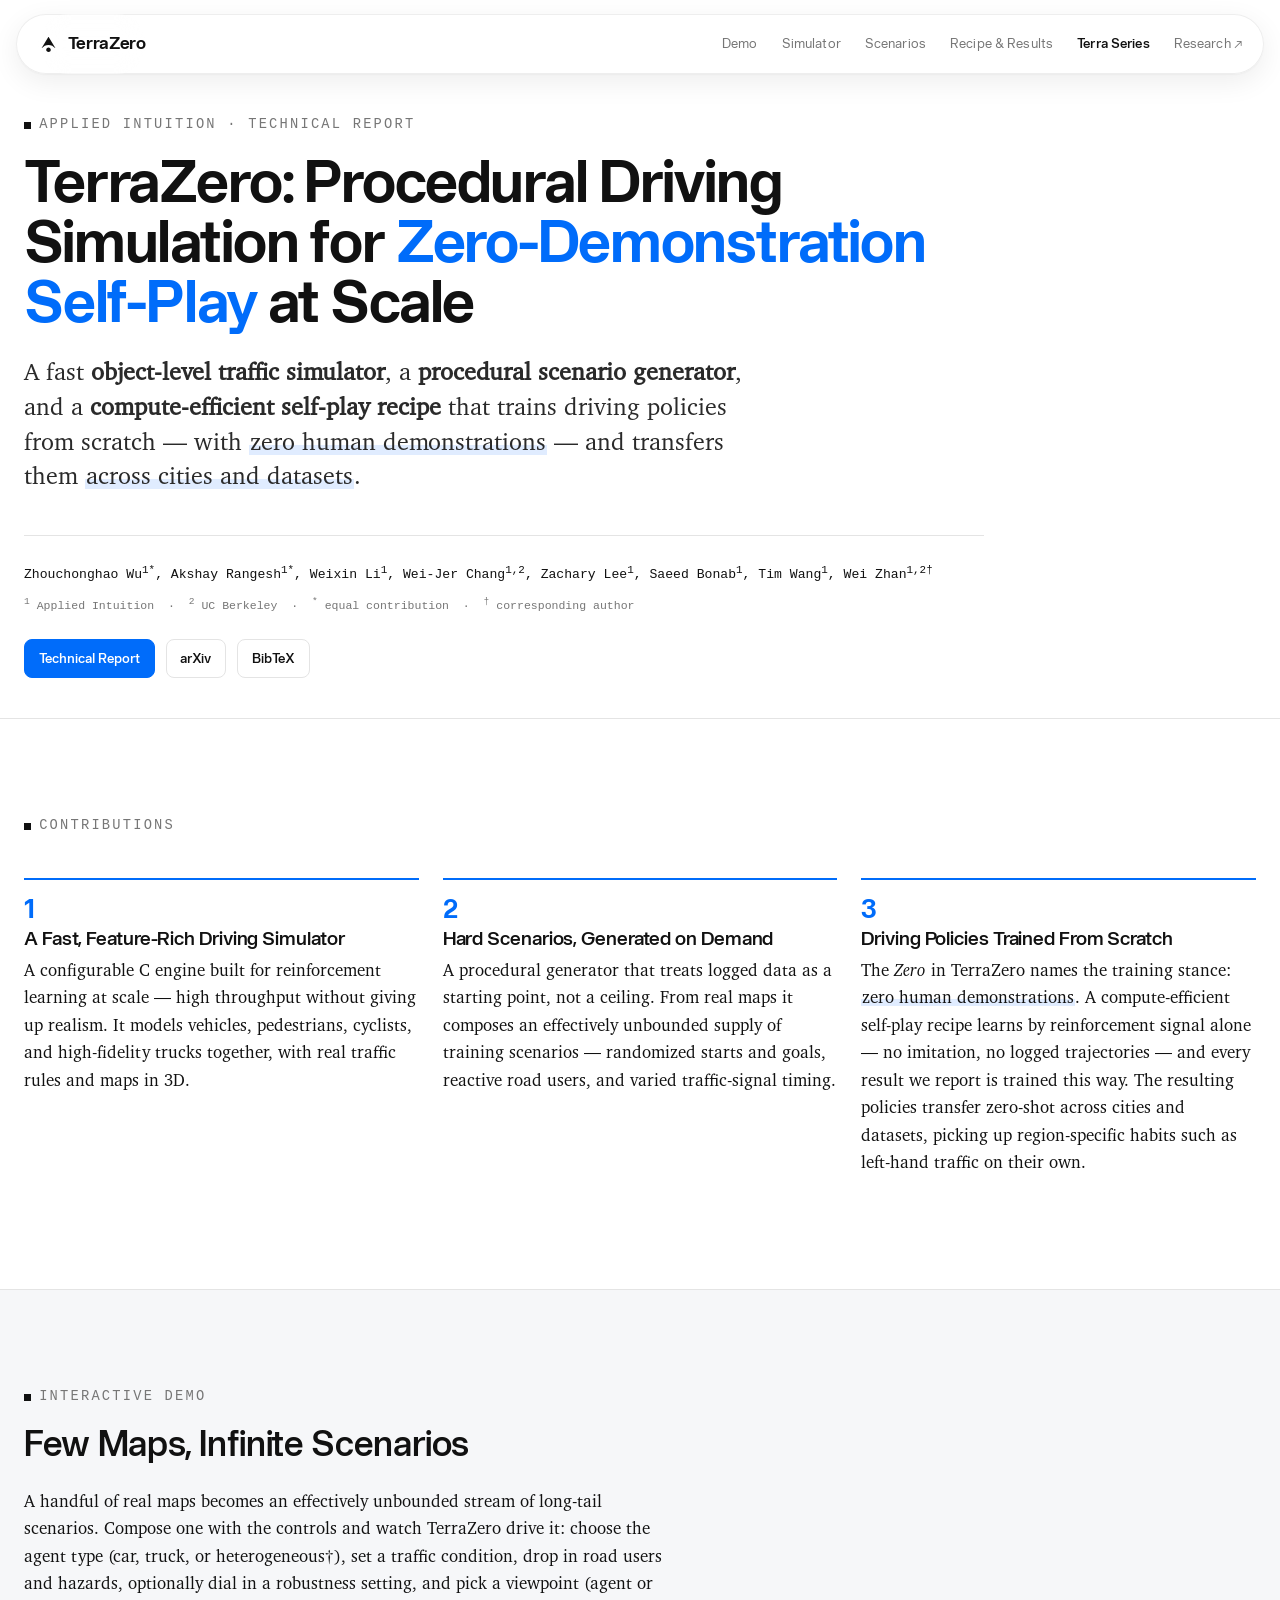
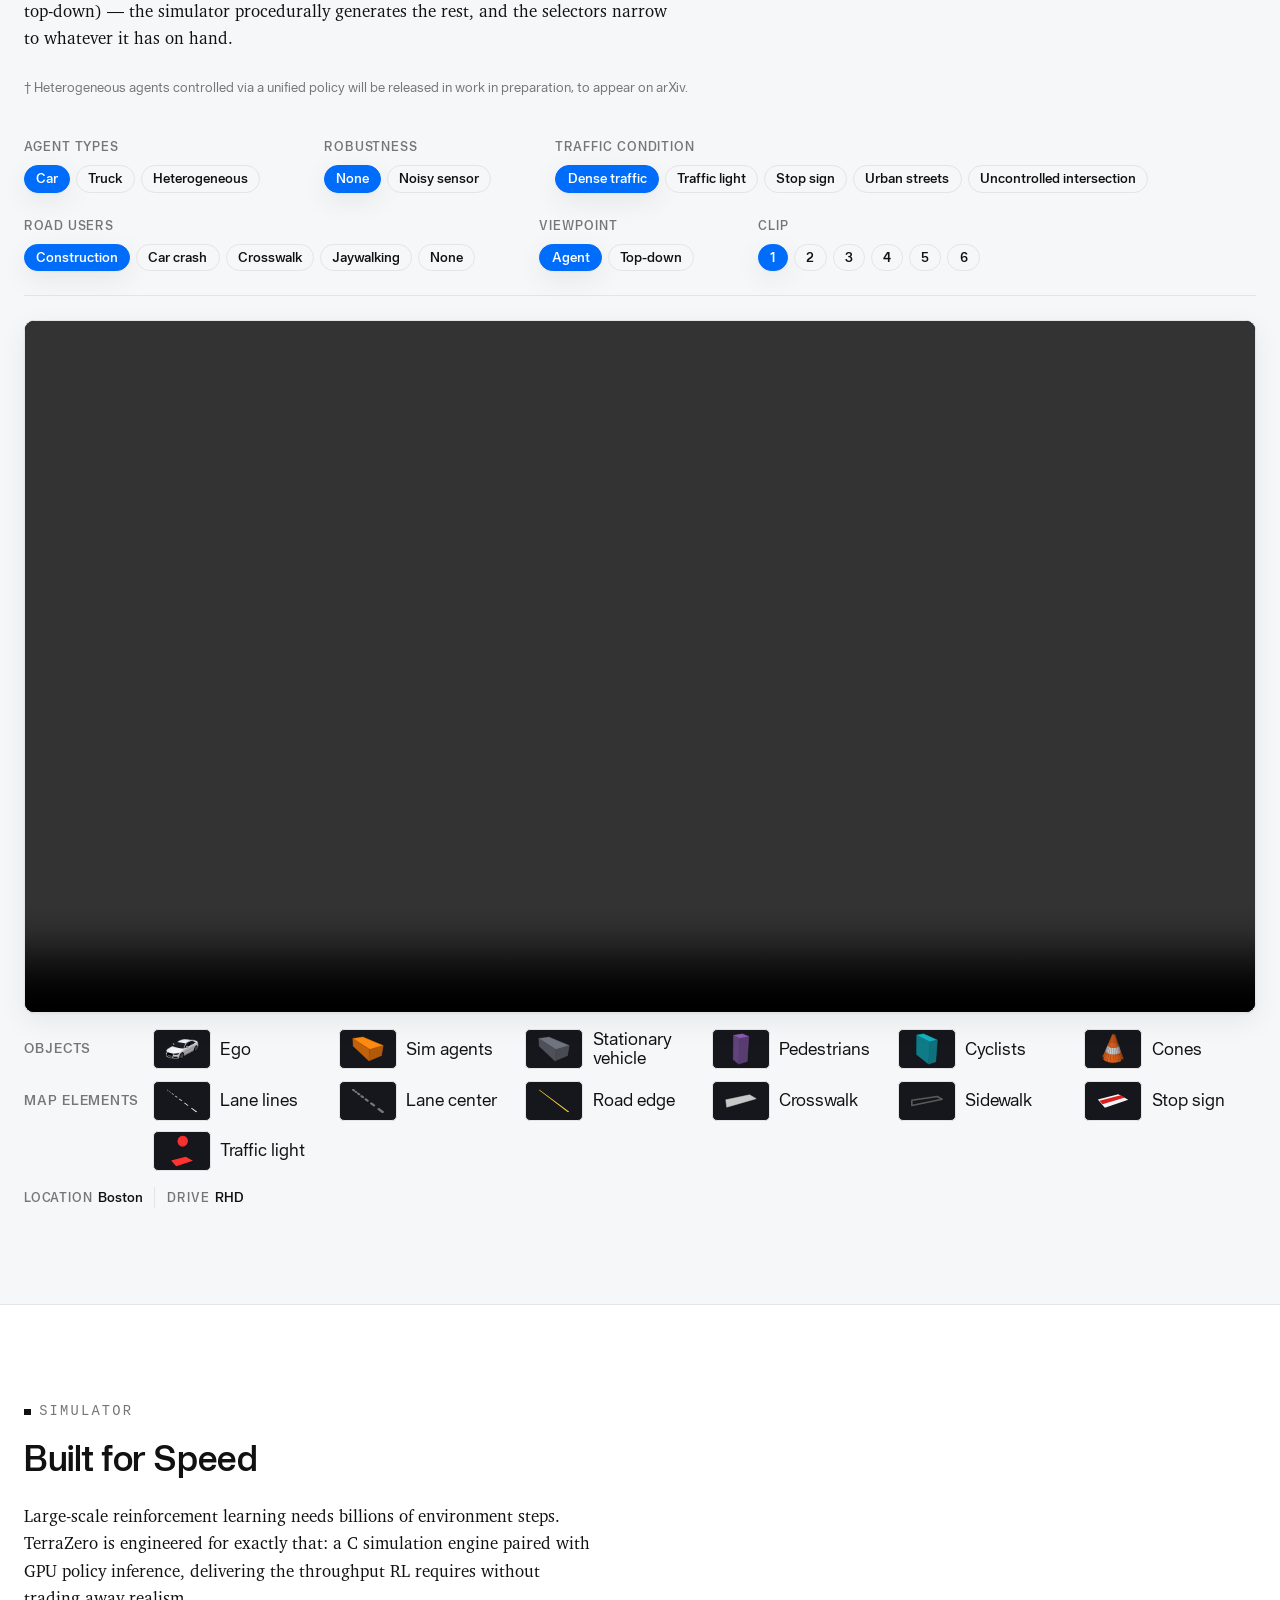
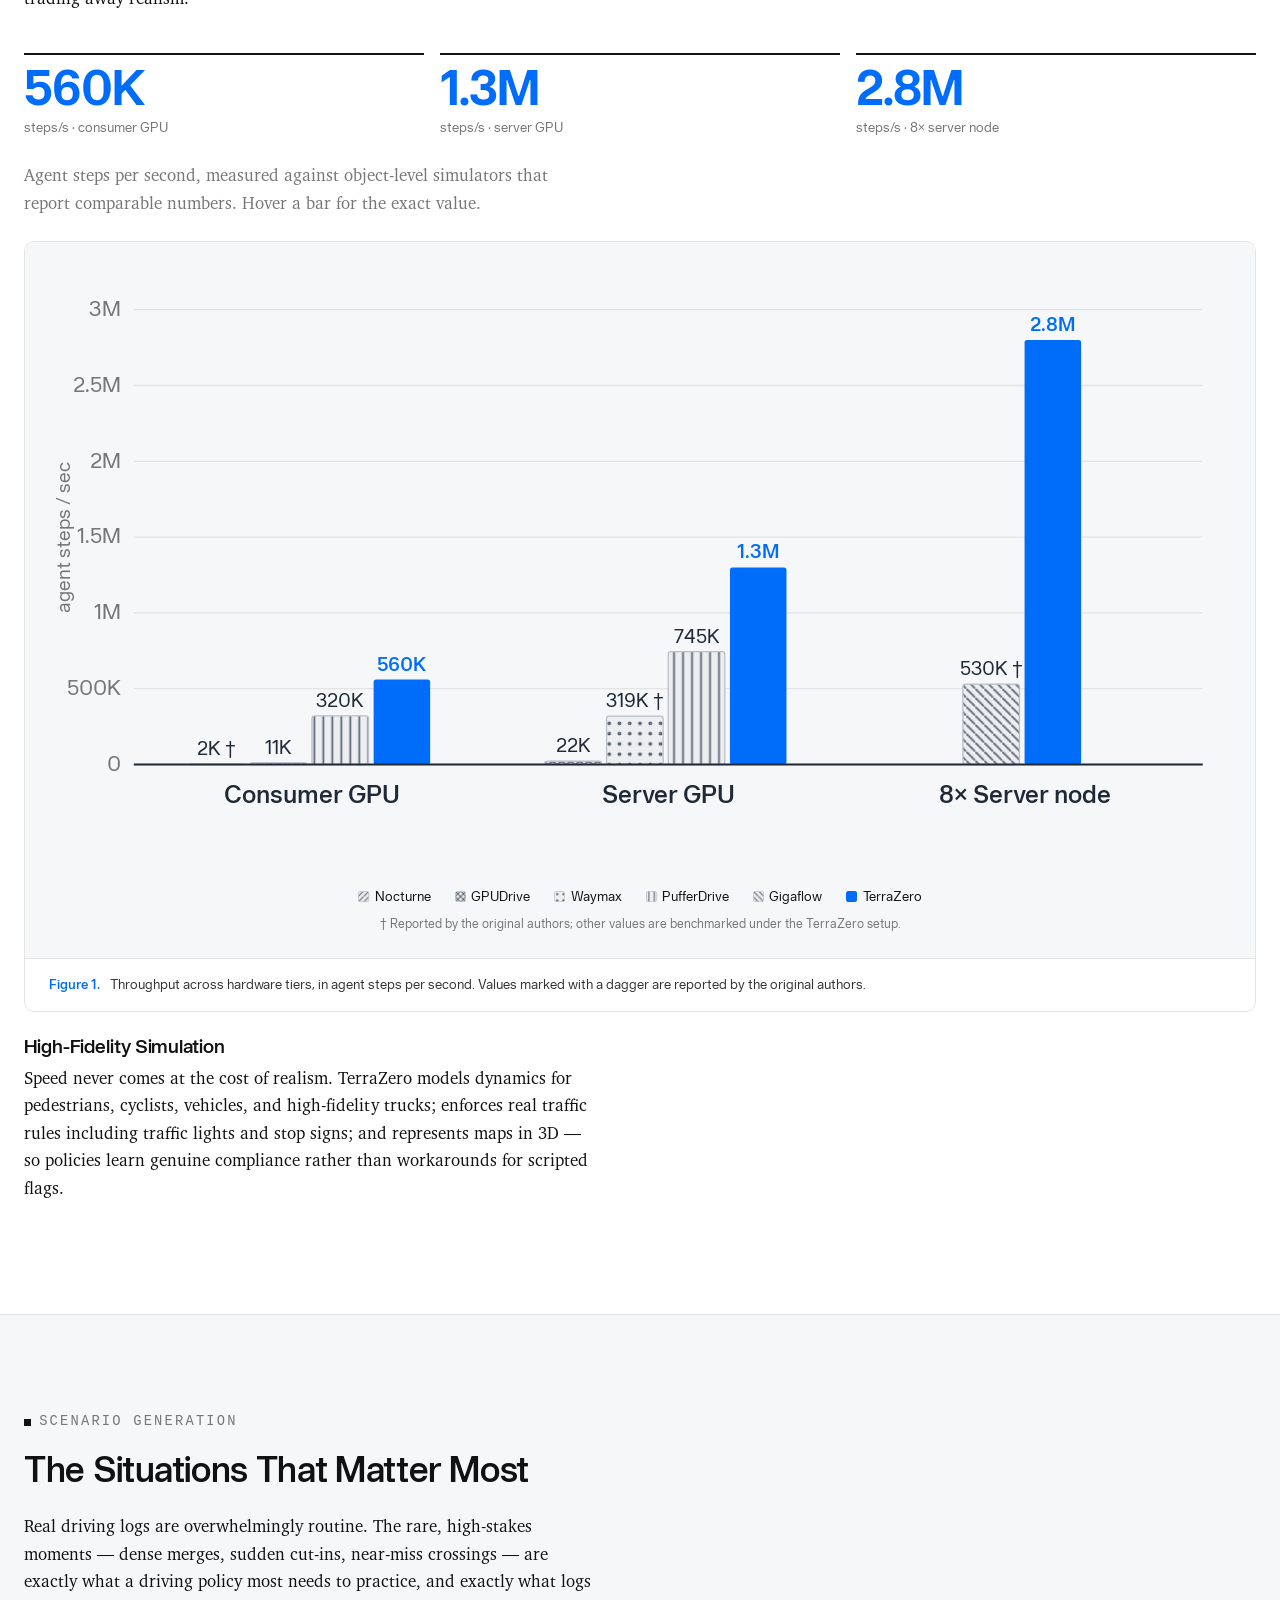
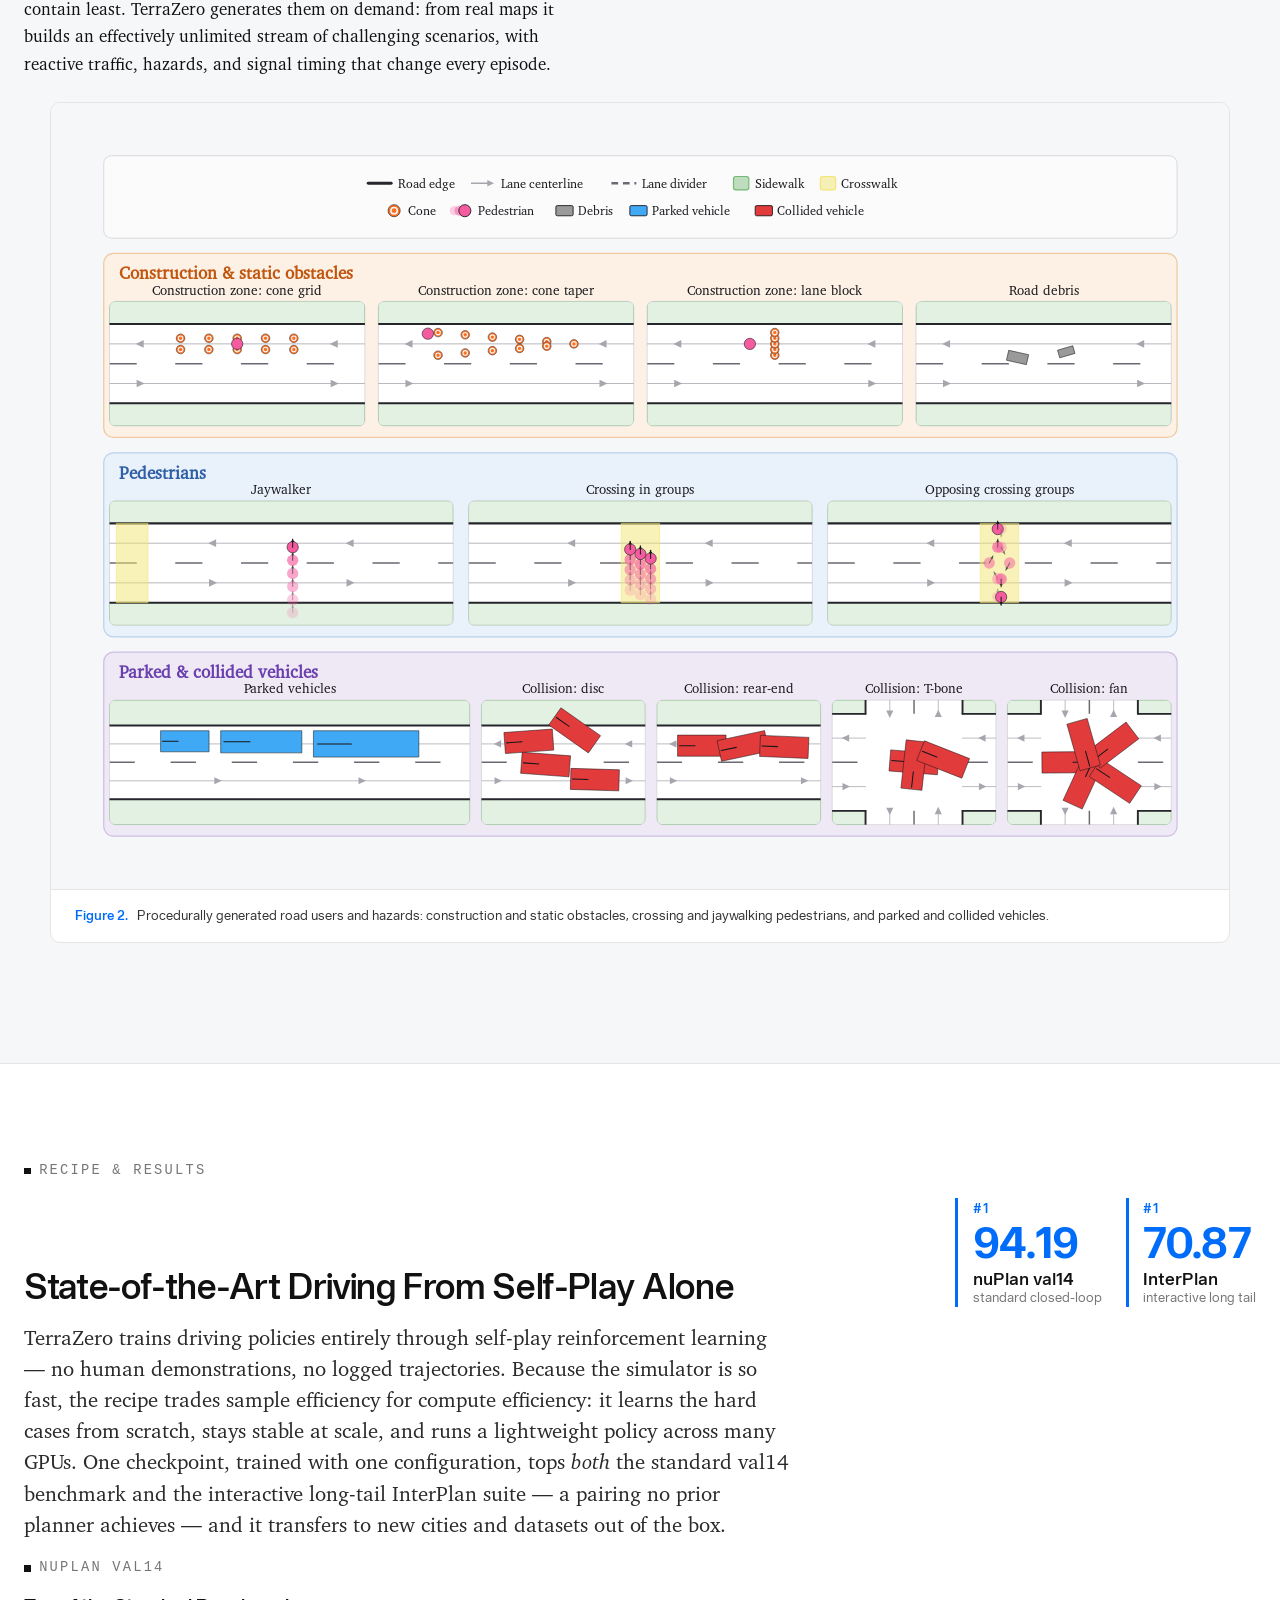
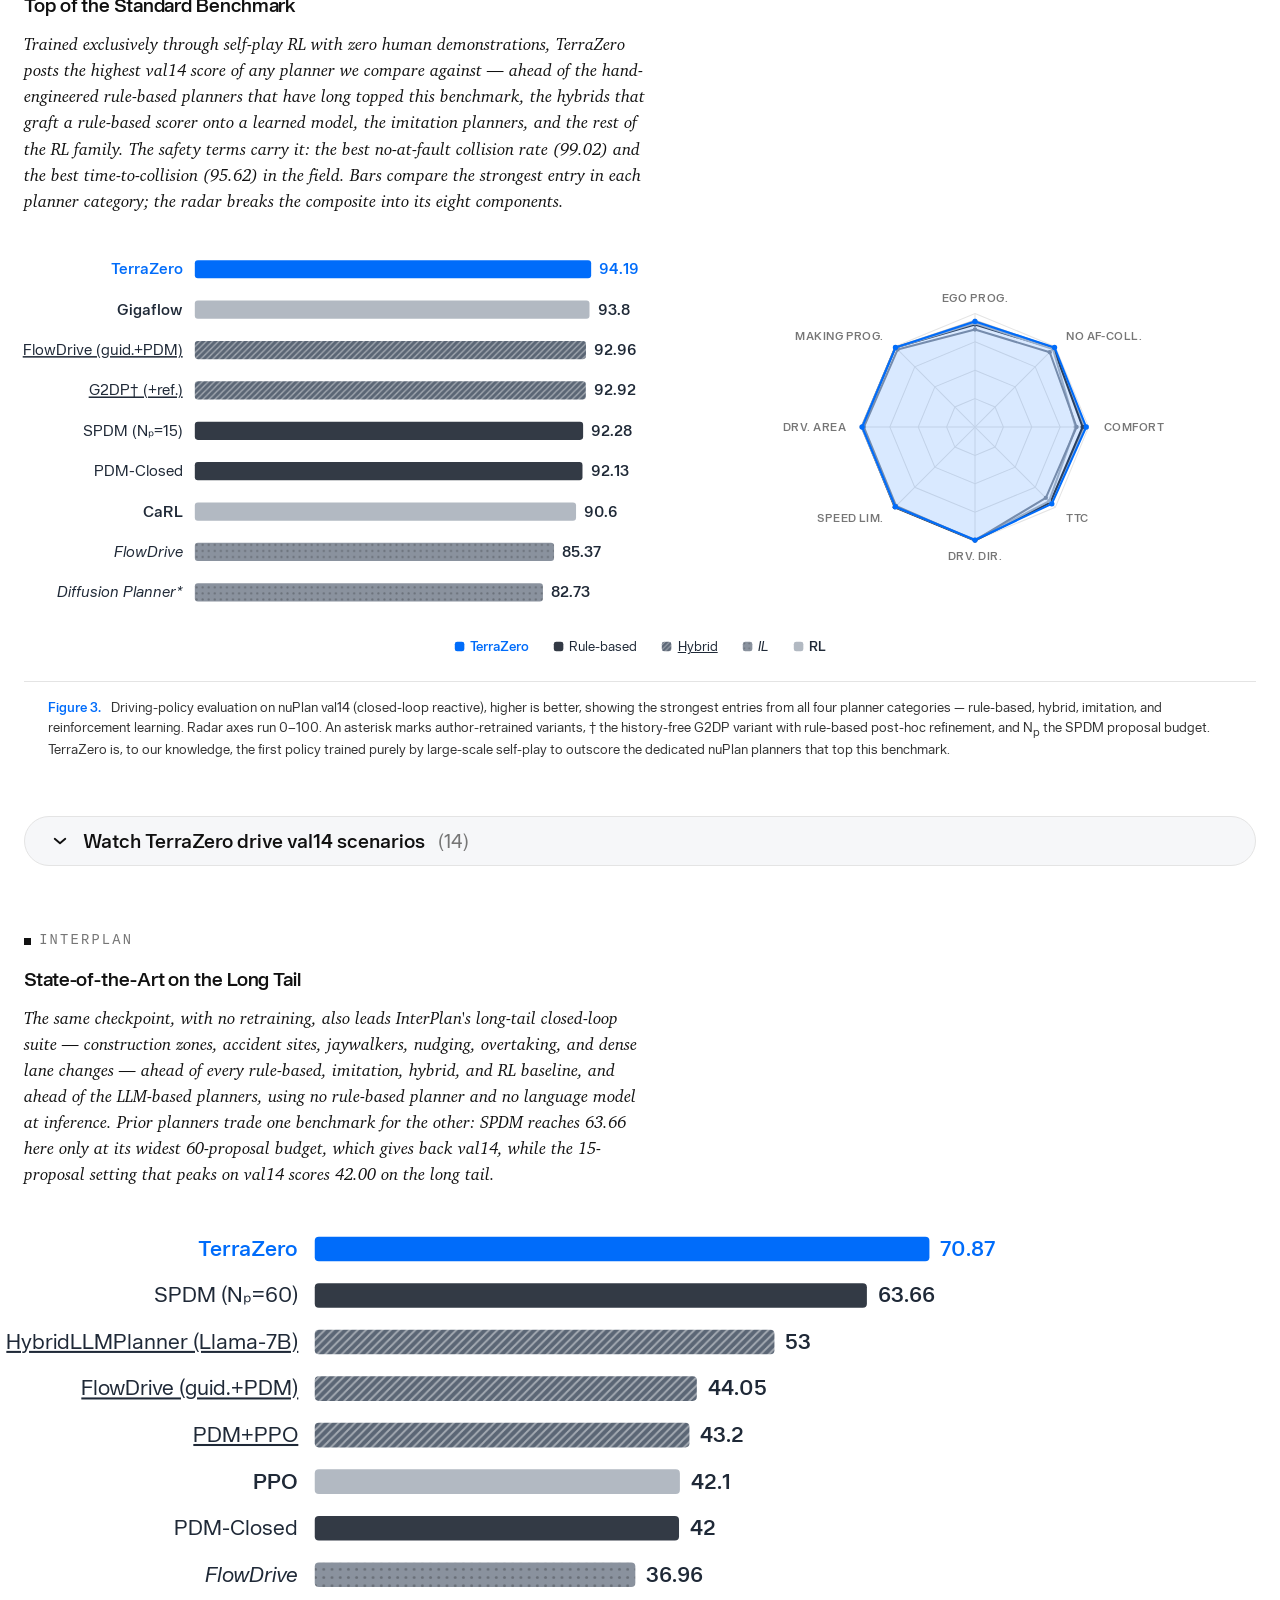
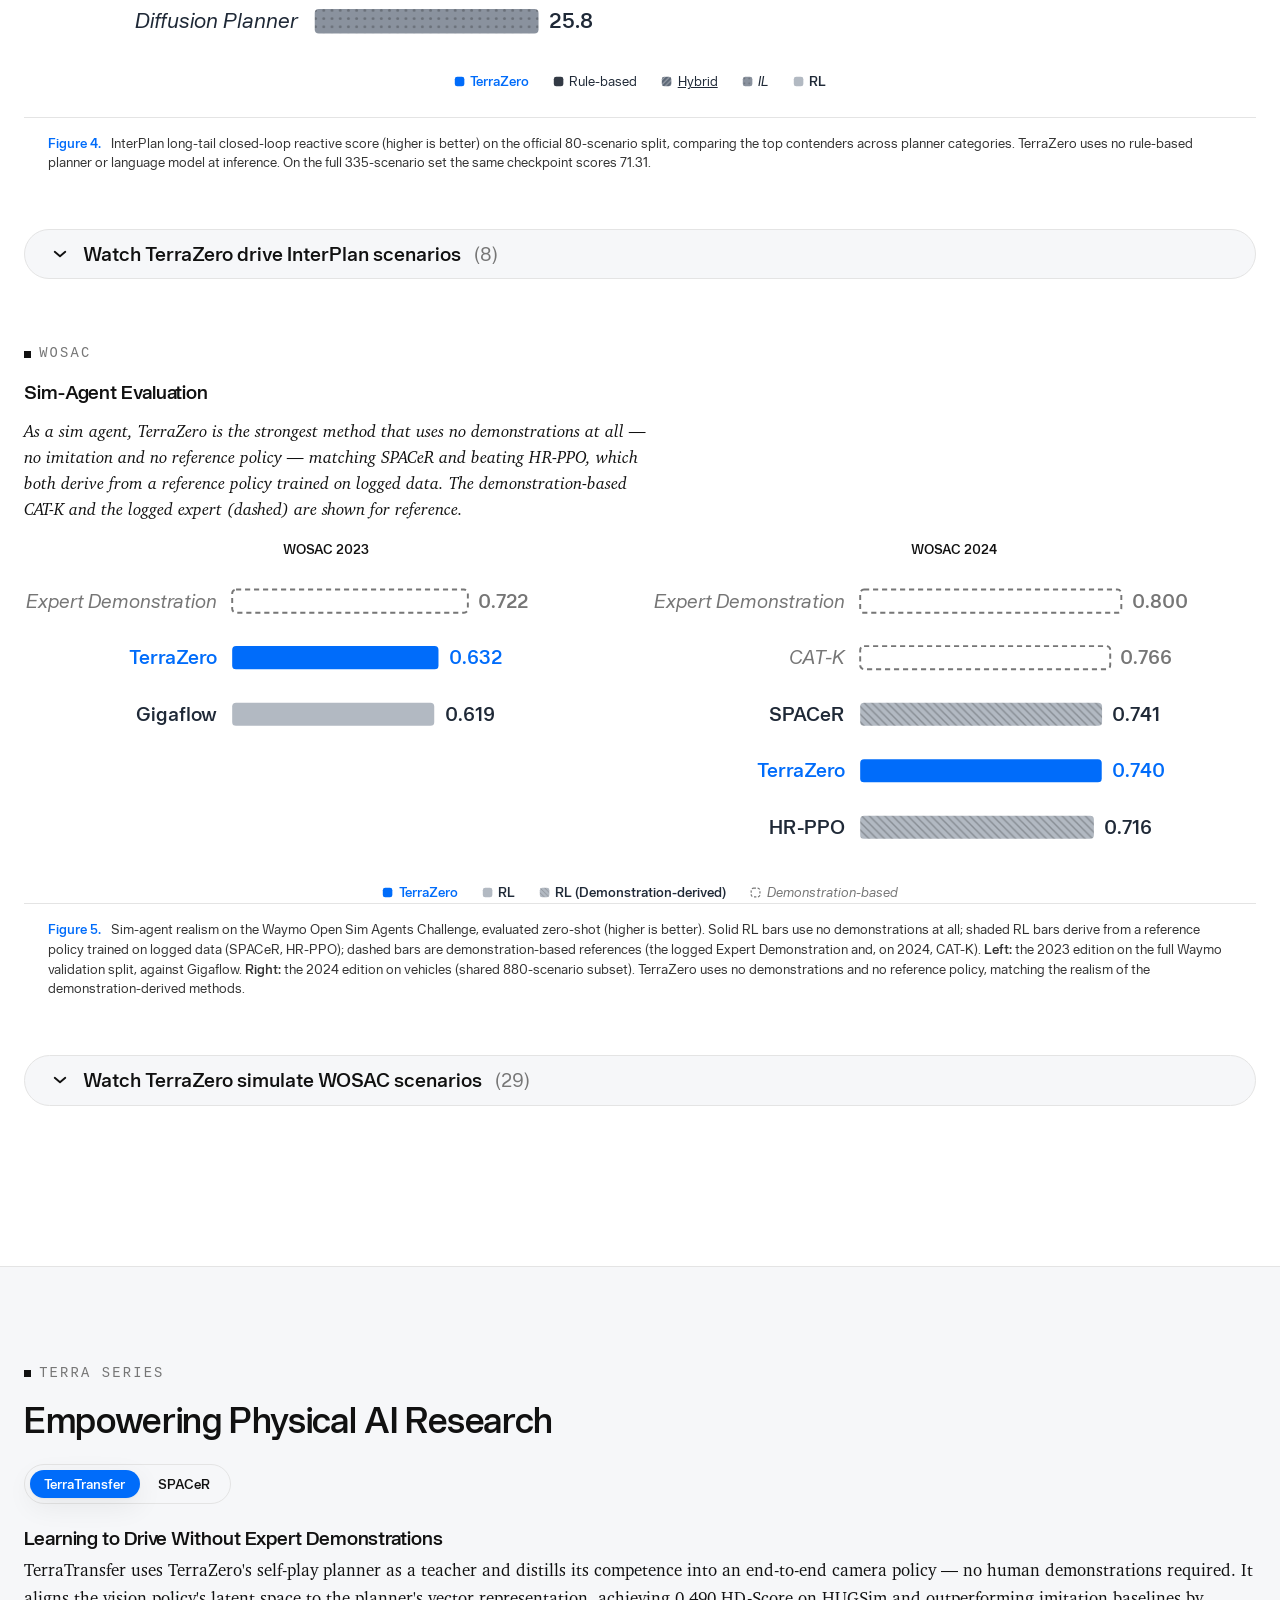
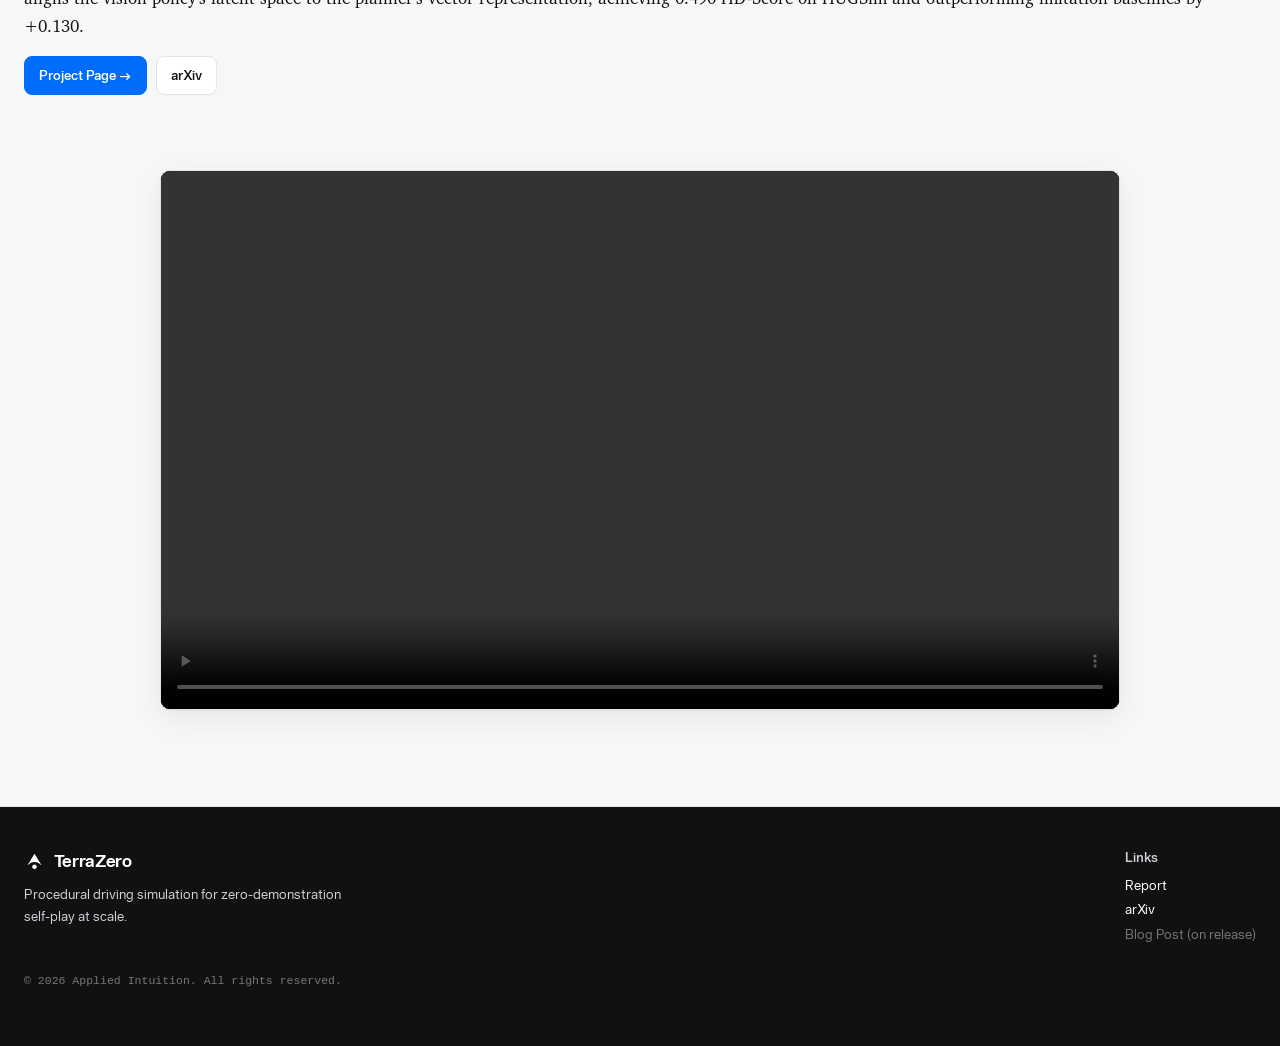
==== commit a9acc3c3: "Publish TerraZero technical report site" ====
--- a/index.html
+++ b/index.html
@@ -71,7 +71,7 @@
       <div class="hero-meta">
         <p class="byline">
           <span class="names">Zhouchonghao Wu<sup>1*</sup>, Akshay Rangesh<sup>1*</sup>, Weixin Li<sup>1</sup>, Wei-Jer Chang<sup>1,2</sup>,
-          Zachary Lee<sup>1</sup>, Tim Wang<sup>1</sup>, Wei Zhan<sup>1,2†</sup></span>
+          Zachary Lee<sup>1</sup>, Saeed Bonab<sup>1</sup>, Tim Wang<sup>1</sup>, Wei Zhan<sup>1,2†</sup></span>
         </p>
         <p class="affil"><sup>1</sup> Applied Intuition &nbsp;·&nbsp; <sup>2</sup> UC Berkeley &nbsp;·&nbsp; <sup>*</sup> equal contribution &nbsp;·&nbsp; <sup>†</sup> corresponding author</p>
 
@@ -82,7 +82,7 @@
         </div>
         <pre class="bibtex" id="bibtex-block" hidden><button type="button" class="copy-btn">Copy</button><code>@techreport{terrazero2026,
   title       = {TerraZero: Procedural Driving Simulation for Zero-Demonstration Self-Play at Scale},
-  author      = {Wu, Zhouchonghao and Rangesh, Akshay and Li, Weixin and Chang, Wei-Jer and Lee, Zachary and Wang, Tim and Zhan, Wei},
+  author      = {Wu, Zhouchonghao and Rangesh, Akshay and Li, Weixin and Chang, Wei-Jer and Lee, Zachary and Bonab, Saeed and Wang, Tim and Zhan, Wei},
   institution = {Applied Intuition},
   year        = {2026},
   type        = {Technical Report}
@@ -204,60 +204,27 @@
     <p class="eyebrow">Recipe &amp; Results</p>
     <div class="results-head">
       <h2 style="margin:0">State-of-the-Art Driving From Self-Play Alone</h2>
-      <div class="results-badge">
-        <span class="results-badge-num">#1</span>
-        <span class="results-badge-cap">on InterPlan long-tail scenarios</span>
-      </div>
-    </div>
-    <p class="lead" style="max-width:64ch">TerraZero trains driving policies entirely through self-play reinforcement learning — no human demonstrations, no logged trajectories. Because the simulator is so fast, the recipe trades sample efficiency for compute efficiency: it learns the hard cases from scratch, stays stable at scale, and runs a lightweight policy across many GPUs. The result is state-of-the-art closed-loop driving on the interactive long tail, competitive with strong baselines on standard benchmarks, that transfers to new cities and datasets out of the box.</p>
-  </div>
-
-  <!-- InterPlan (interactive comparison explorer) -->
-  <div class="wide reveal">
-    <p class="eyebrow">InterPlan</p>
-    <h3 style="margin-top:.2rem">State-of-the-Art on the Long Tail</h3>
-    <p class="table-lead"><em>On InterPlan's long-tail closed-loop suite — construction zones, accident sites, jaywalkers, nudging, overtaking, and dense lane changes — TerraZero leads every rule-based, imitation, and RL baseline, and tops even the LLM-based planners, using no rule-based planner and no language model at inference. Bars compare the overall closed-loop score against the top competitors.</em></p>
-    <div class="cmp" data-src="assets/figures/interplan.json">
-      <noscript>
-        <div class="table-wrap">
-          <table class="data">
-            <thead><tr><th>Method</th><th>Type</th><th>Score</th></tr></thead>
-            <tbody>
-              <tr class="is-best"><td>TerraZero</td><td>RL</td><td>67.87</td></tr>
-              <tr><td>HybridLLMPlanner (Llama-7B)</td><td>Hybrid</td><td>53</td></tr>
-              <tr><td>HybridLLMPlanner (Llama-13B)</td><td>Hybrid</td><td>48</td></tr>
-              <tr><td>PDM+PPO</td><td>Hybrid</td><td>43.2</td></tr>
-              <tr><td>PPO</td><td>RL</td><td>42.1</td></tr>
-              <tr><td>PDM-Closed</td><td>Rule</td><td>42</td></tr>
-              <tr><td>HybridLLMPlanner (GPT-3.5)</td><td>Hybrid</td><td>40</td></tr>
-              <tr><td>IDM</td><td>Rule</td><td>31</td></tr>
-              <tr><td>IDM+MOBIL</td><td>Rule</td><td>31</td></tr>
-              <tr><td>Diffusion Planner</td><td>IL</td><td>25.8</td></tr>
-            </tbody>
-          </table>
-        </div>
-      </noscript>
-    </div>
-    <figcaption><span class="fig-label">Figure 3.</span> InterPlan long-tail closed-loop reactive score (higher is better) on the official 80-scenario split, comparing the top contenders. TerraZero uses no rule-based planner or language model at inference. On the harder full 335-scenario set the same checkpoint scores 67.6.</figcaption>
-
-    <div class="ipg" data-manifest="assets/videos/interplan.json" hidden>
-      <button type="button" class="ipg-toggle" aria-expanded="false" aria-controls="ipg-panel-interplan">
-        <span class="ipg-chevron" aria-hidden="true"></span>
-        <span>Watch TerraZero drive InterPlan scenarios</span>
-        <span class="ipg-count"></span>
-      </button>
-      <div class="ipg-panel" id="ipg-panel-interplan" hidden>
-        <p class="ipg-note" hidden></p>
-        <div class="ipg-strip" role="group" aria-label="InterPlan scenario demos"></div>
-      </div>
-    </div>
+      <div class="results-ranks">
+        <div class="rank">
+          <span class="rank-hash">#1</span>
+          <span class="rank-num">94.19</span>
+          <span class="rank-cap">nuPlan val14<em>standard closed-loop</em></span>
+        </div>
+        <div class="rank">
+          <span class="rank-hash">#1</span>
+          <span class="rank-num">70.87</span>
+          <span class="rank-cap">InterPlan<em>interactive long tail</em></span>
+        </div>
+      </div>
+    </div>
+    <p class="lead" style="max-width:64ch">TerraZero trains driving policies entirely through self-play reinforcement learning — no human demonstrations, no logged trajectories. Because the simulator is so fast, the recipe trades sample efficiency for compute efficiency: it learns the hard cases from scratch, stays stable at scale, and runs a lightweight policy across many GPUs. One checkpoint, trained with one configuration, tops <em>both</em> the standard val14 benchmark and the interactive long-tail InterPlan suite — a pairing no prior planner achieves — and it transfers to new cities and datasets out of the box.</p>
   </div>
 
   <!-- nuPlan val14 (interactive comparison explorer) -->
   <div class="wide reveal">
     <p class="eyebrow">nuPlan val14</p>
-    <h3 style="margin-top:.2rem">Closed-Loop Driving Policy</h3>
-    <p class="table-lead"><em>Trained exclusively through self-play RL with zero human demonstrations, TerraZero is among the best fully learned planners on nuPlan val14 by composite score, and leads the field for safety — no-at-fault collision and time-to-collision.</em></p>
+    <h3 style="margin-top:.2rem">Top of the Standard Benchmark</h3>
+    <p class="table-lead"><em>Trained exclusively through self-play RL with zero human demonstrations, TerraZero posts the highest val14 score of any planner we compare against — ahead of the hand-engineered rule-based planners that have long topped this benchmark, the hybrids that graft a rule-based scorer onto a learned model, the imitation planners, and the rest of the RL family. The safety terms carry it: the best no-at-fault collision rate (99.02) and the best time-to-collision (95.62) in the field. Bars compare the strongest entry in each planner category; the radar breaks the composite into its eight components.</em></p>
     <div class="cmp" data-src="assets/figures/val14.json">
       <noscript>
         <div class="table-wrap">
@@ -269,14 +236,18 @@
               </tr>
             </thead>
             <tbody>
-              <tr><td>TerraZero</td><td>RL</td><td>92.27</td><td>88.91</td><td>99.11</td><td>97.41</td><td>96.06</td><td>99.24</td><td>99.45</td><td>99.28</td><td>97.85</td></tr>
+              <tr class="is-best"><td>TerraZero</td><td>RL</td><td>94.19</td><td>92.91</td><td>99.02</td><td>97.94</td><td>95.62</td><td>99.51</td><td>99.27</td><td>99.37</td><td>99.02</td></tr>
               <tr><td>Gigaflow</td><td>RL</td><td>93.8</td><td>93.6</td><td>98.4</td><td>96.4</td><td>93.8</td><td>99.6</td><td>99.9</td><td>99.7</td><td>99.0</td></tr>
               <tr><td>FlowDrive w/ guidance + PDM scoring</td><td>Hybrid</td><td>92.96</td><td>—</td><td>—</td><td>—</td><td>—</td><td>—</td><td>—</td><td>—</td><td>—</td></tr>
-              <tr><td>SPDM</td><td>Rule</td><td>92.28</td><td>—</td><td>—</td><td>—</td><td>—</td><td>—</td><td>—</td><td>—</td><td>—</td></tr>
+              <tr><td>G2DP&dagger; + refinement</td><td>Hybrid</td><td>92.92</td><td>—</td><td>—</td><td>—</td><td>—</td><td>—</td><td>—</td><td>—</td><td>—</td></tr>
+              <tr><td>SPDM (N<sub>p</sub>=15)</td><td>Rule</td><td>92.28</td><td>—</td><td>—</td><td>—</td><td>—</td><td>—</td><td>—</td><td>—</td><td>—</td></tr>
               <tr><td>PDM-Closed</td><td>Rule</td><td>92.13</td><td>90.26</td><td>97.90</td><td>94.72</td><td>93.83</td><td>99.96</td><td>99.83</td><td>99.46</td><td>99.11</td></tr>
+              <tr><td>SPDM (N<sub>p</sub>=60)</td><td>Rule</td><td>91.60</td><td>—</td><td>—</td><td>—</td><td>—</td><td>—</td><td>—</td><td>—</td><td>—</td></tr>
               <tr><td>CaRL</td><td>RL</td><td>90.60</td><td>91.30</td><td>97.05</td><td>88.55</td><td>92.31</td><td>99.15</td><td>99.36</td><td>99.91</td><td>99.11</td></tr>
               <tr><td>PLUTO</td><td>Hybrid</td><td>89.66</td><td>86.11</td><td>97.09</td><td>91.86</td><td>94.10</td><td>99.87</td><td>98.86</td><td>99.28</td><td>98.57</td></tr>
               <tr><td>FlowDrive</td><td>IL</td><td>85.37</td><td>—</td><td>—</td><td>—</td><td>—</td><td>—</td><td>—</td><td>—</td><td>—</td></tr>
+              <tr><td>PlannerRFT</td><td>RL</td><td>84.46</td><td>—</td><td>—</td><td>—</td><td>—</td><td>—</td><td>—</td><td>—</td><td>—</td></tr>
+              <tr><td>G2DP</td><td>IL</td><td>83.91</td><td>—</td><td>—</td><td>—</td><td>—</td><td>—</td><td>—</td><td>—</td><td>—</td></tr>
               <tr><td>Flow Planner</td><td>IL</td><td>83.31</td><td>—</td><td>—</td><td>—</td><td>—</td><td>—</td><td>—</td><td>—</td><td>—</td></tr>
               <tr><td>Diffusion Planner*</td><td>IL</td><td>82.73</td><td>85.88</td><td>93.07</td><td>89.45</td><td>88.19</td><td>99.82</td><td>98.29</td><td>97.85</td><td>96.42</td></tr>
               <tr><td>Log Replay (iLQR)</td><td>Replay</td><td>82.05</td><td>99.32</td><td>85.69</td><td>98.93</td><td>80.77</td><td>99.28</td><td>96.46</td><td>99.55</td><td>100.00</td></tr>
@@ -288,7 +259,7 @@
         </div>
       </noscript>
     </div>
-    <figcaption><span class="fig-label">Figure 4.</span> Driving-policy evaluation on nuPlan val14 (closed-loop reactive), higher is better, comparing the top fully learned planners; rule-based and hybrid planners are omitted here. Radar axes run 0–100; an asterisk marks author-retrained variants. Among fully learned approaches TerraZero is among the best by composite score and leads the field for safety — no-at-fault collision and time-to-collision.</figcaption>
+    <figcaption><span class="fig-label">Figure 3.</span> Driving-policy evaluation on nuPlan val14 (closed-loop reactive), higher is better, showing the strongest entries from all four planner categories — rule-based, hybrid, imitation, and reinforcement learning. Radar axes run 0–100. An asterisk marks author-retrained variants, &dagger; the history-free G2DP variant with rule-based post-hoc refinement, and N<sub>p</sub> the SPDM proposal budget. TerraZero is, to our knowledge, the first policy trained purely by large-scale self-play to outscore the dedicated nuPlan planners that top this benchmark.</figcaption>
 
     <div class="ipg" data-manifest="assets/videos/val14.json" hidden>
       <button type="button" class="ipg-toggle" aria-expanded="false" aria-controls="ipg-panel-val14">
@@ -299,6 +270,51 @@
       <div class="ipg-panel" id="ipg-panel-val14" hidden>
         <p class="ipg-note" hidden></p>
         <div class="ipg-strip" role="group" aria-label="nuPlan val14 demos"></div>
+      </div>
+    </div>
+  </div>
+
+  <!-- InterPlan (interactive comparison explorer) -->
+  <div class="wide reveal">
+    <p class="eyebrow">InterPlan</p>
+    <h3 style="margin-top:.2rem">State-of-the-Art on the Long Tail</h3>
+    <p class="table-lead"><em>The same checkpoint, with no retraining, also leads InterPlan's long-tail closed-loop suite — construction zones, accident sites, jaywalkers, nudging, overtaking, and dense lane changes — ahead of every rule-based, imitation, hybrid, and RL baseline, and ahead of the LLM-based planners, using no rule-based planner and no language model at inference. Prior planners trade one benchmark for the other: SPDM reaches 63.66 here only at its widest 60-proposal budget, which gives back val14, while the 15-proposal setting that peaks on val14 scores 42.00 on the long tail.</em></p>
+    <div class="cmp" data-src="assets/figures/interplan.json">
+      <noscript>
+        <div class="table-wrap">
+          <table class="data">
+            <thead><tr><th>Method</th><th>Type</th><th>Score</th></tr></thead>
+            <tbody>
+              <tr class="is-best"><td>TerraZero</td><td>RL</td><td>70.87</td></tr>
+              <tr><td>SPDM (N<sub>p</sub>=60)</td><td>Rule</td><td>63.66</td></tr>
+              <tr><td>HybridLLMPlanner (Llama-7B)</td><td>Hybrid</td><td>53</td></tr>
+              <tr><td>HybridLLMPlanner (Llama-13B)</td><td>Hybrid</td><td>48</td></tr>
+              <tr><td>FlowDrive w/ guidance + PDM scoring</td><td>Hybrid</td><td>44.05</td></tr>
+              <tr><td>PDM+PPO</td><td>Hybrid</td><td>43.2</td></tr>
+              <tr><td>PPO</td><td>RL</td><td>42.1</td></tr>
+              <tr><td>PDM-Closed</td><td>Rule</td><td>42</td></tr>
+              <tr><td>SPDM (N<sub>p</sub>=15)</td><td>Rule</td><td>42.00</td></tr>
+              <tr><td>HybridLLMPlanner (GPT-3.5)</td><td>Hybrid</td><td>40</td></tr>
+              <tr><td>FlowDrive</td><td>IL</td><td>36.96</td></tr>
+              <tr><td>IDM</td><td>Rule</td><td>31</td></tr>
+              <tr><td>IDM+MOBIL</td><td>Rule</td><td>31</td></tr>
+              <tr><td>Diffusion Planner</td><td>IL</td><td>25.8</td></tr>
+            </tbody>
+          </table>
+        </div>
+      </noscript>
+    </div>
+    <figcaption><span class="fig-label">Figure 4.</span> InterPlan long-tail closed-loop reactive score (higher is better) on the official 80-scenario split, comparing the top contenders across planner categories. TerraZero uses no rule-based planner or language model at inference. On the full 335-scenario set the same checkpoint scores 71.31.</figcaption>
+
+    <div class="ipg" data-manifest="assets/videos/interplan.json" hidden>
+      <button type="button" class="ipg-toggle" aria-expanded="false" aria-controls="ipg-panel-interplan">
+        <span class="ipg-chevron" aria-hidden="true"></span>
+        <span>Watch TerraZero drive InterPlan scenarios</span>
+        <span class="ipg-count"></span>
+      </button>
+      <div class="ipg-panel" id="ipg-panel-interplan" hidden>
+        <p class="ipg-note" hidden></p>
+        <div class="ipg-strip" role="group" aria-label="InterPlan scenario demos"></div>
       </div>
     </div>
   </div>
@@ -469,7 +485,7 @@
       <div>
         <p style="margin:0 0 .4rem;font-weight:600">Links</p>
         <p style="margin:.2rem 0"><a href="https://huggingface.co/datasets/woo-who/terrazero-assets/resolve/main/paper/terrazero-technical-report.pdf" target="_blank" rel="noopener">Report</a></p>
-        <p style="margin:.2rem 0"><span class="foot-pending">arXiv (on release)</span></p>
+        <p style="margin:.2rem 0"><a href="https://arxiv.org/abs/2607.13028" target="_blank" rel="noopener">arXiv</a></p>
         <p style="margin:.2rem 0"><span class="foot-pending">Blog Post (on release)</span></p>
       </div>
     </div>
--- a/assets/css/styles.css
+++ b/assets/css/styles.css
@@ -182,25 +182,38 @@
 }
 .statline > div { border-top: 2px solid var(--ink); padding-top: 0.6rem; }
 
-/* results heading with a single #1 callout floated to its right */
+/* results heading with the two #1 benchmark callouts floated to its right — one
+   per leaderboard the single checkpoint tops (val14 · InterPlan). Each rank is a
+   rule-marked stack: the #1 label, the score, then the benchmark and its remit. */
 .results-head {
-  display: flex; align-items: center; justify-content: space-between;
+  display: flex; align-items: flex-end; justify-content: space-between;
   gap: var(--space-4); flex-wrap: wrap; margin: 0 0 var(--space-2);
 }
-.results-badge {
-  display: flex; align-items: center; gap: 0.7rem;
+.results-ranks { display: flex; gap: var(--space-3); flex-wrap: wrap; }
+.rank {
+  display: flex; flex-direction: column;
   border-left: 3px solid var(--blue); padding-left: 0.9rem;
 }
-.results-badge-num {
+.rank-hash {
+  font-family: var(--font-sans); font-size: var(--fs-meta); font-weight: 700;
+  letter-spacing: 0.09em; text-transform: uppercase; color: var(--blue);
+  margin-bottom: 0.1rem;
+}
+.rank-num {
   font-family: var(--font-display); font-weight: 700; letter-spacing: -0.02em;
-  font-size: clamp(2.4rem, 4vw, 3.4rem); line-height: 1; color: var(--blue);
-}
-.results-badge-cap {
-  font-family: var(--font-sans); font-size: 1.15rem; font-weight: 500;
-  color: var(--gray); max-width: 20ch; line-height: 1.3;
+  font-size: clamp(2.2rem, 3.4vw, 3rem); line-height: 1; color: var(--blue);
+}
+.rank-cap {
+  font-family: var(--font-sans); font-size: 1.05rem; font-weight: 600;
+  color: var(--ink); line-height: 1.25; margin-top: 0.3rem;
+}
+.rank-cap em {
+  display: block; font-style: normal; font-weight: 500;
+  font-size: var(--fs-meta); color: var(--gray);
 }
 @media (max-width: 720px) {
   .results-head { justify-content: flex-start; }
+  .rank-num { font-size: 2.1rem; }
 }
 
 @media (max-width: 860px) {
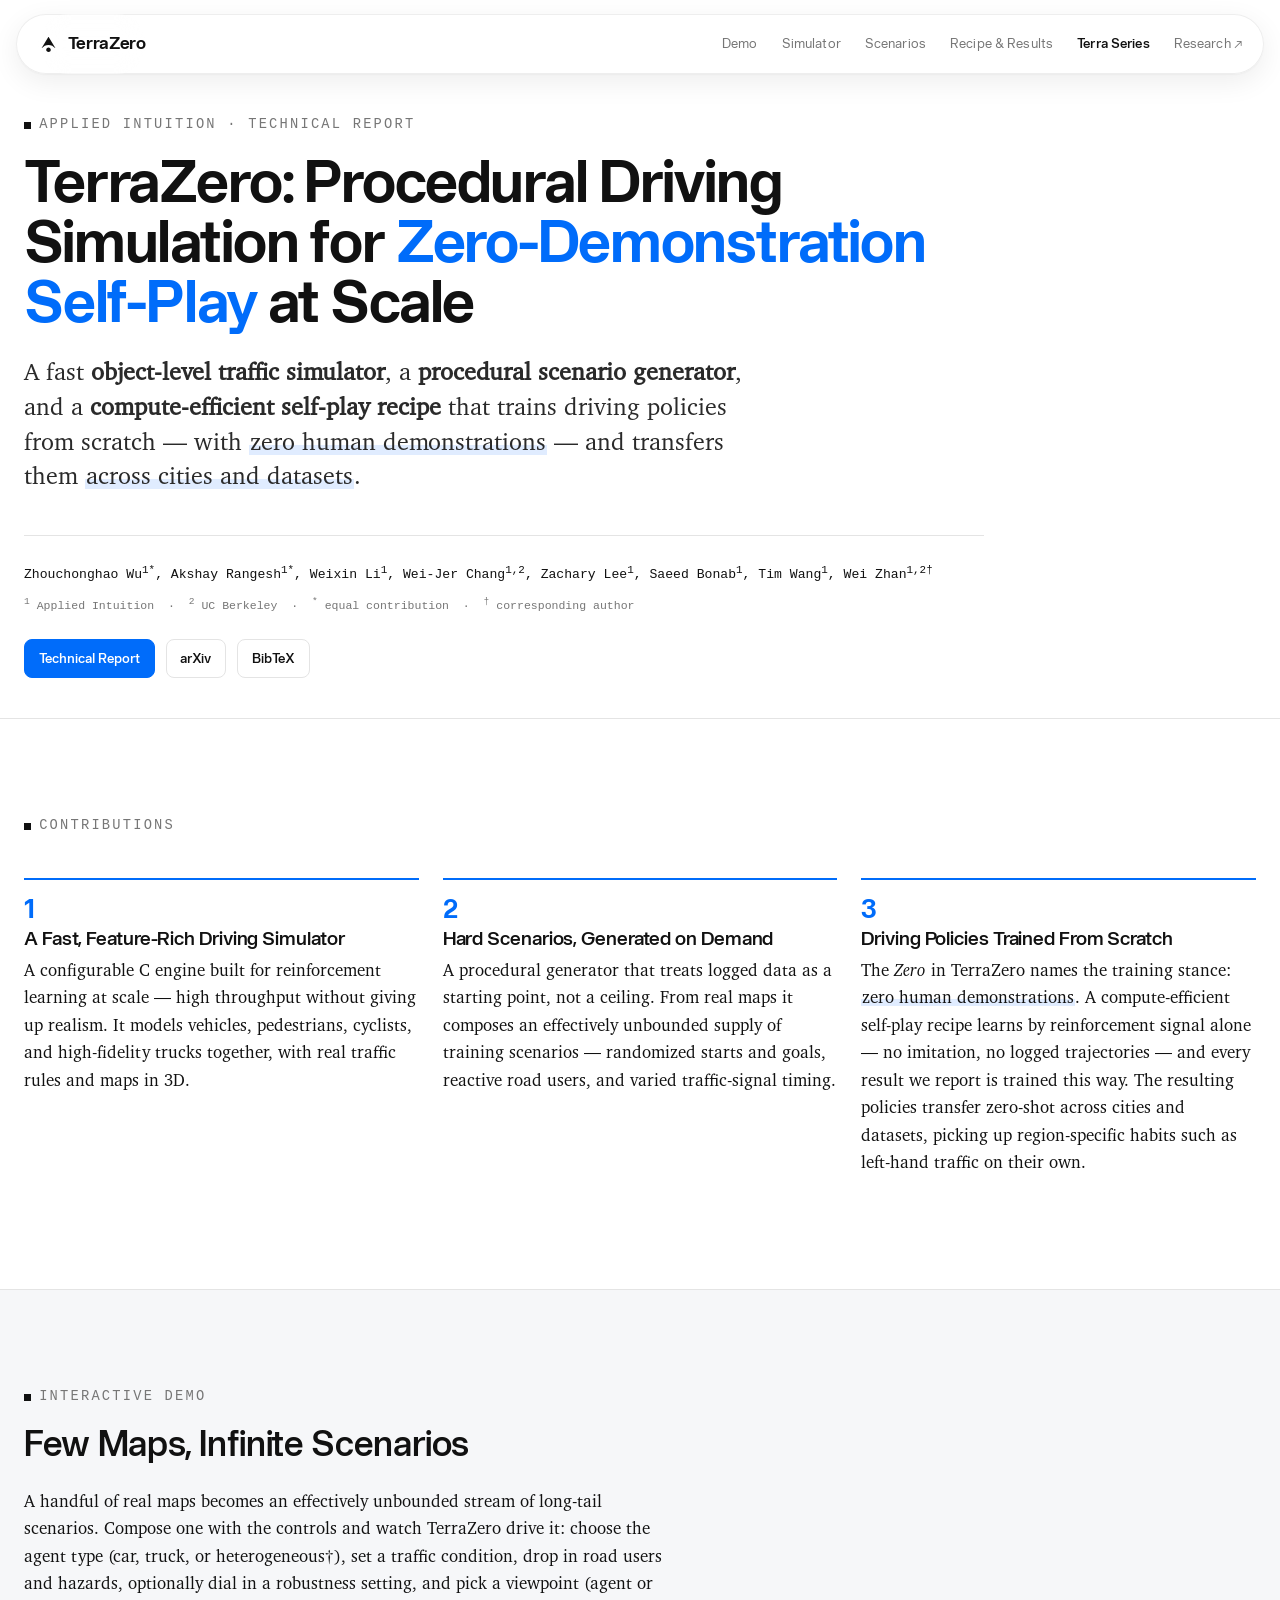
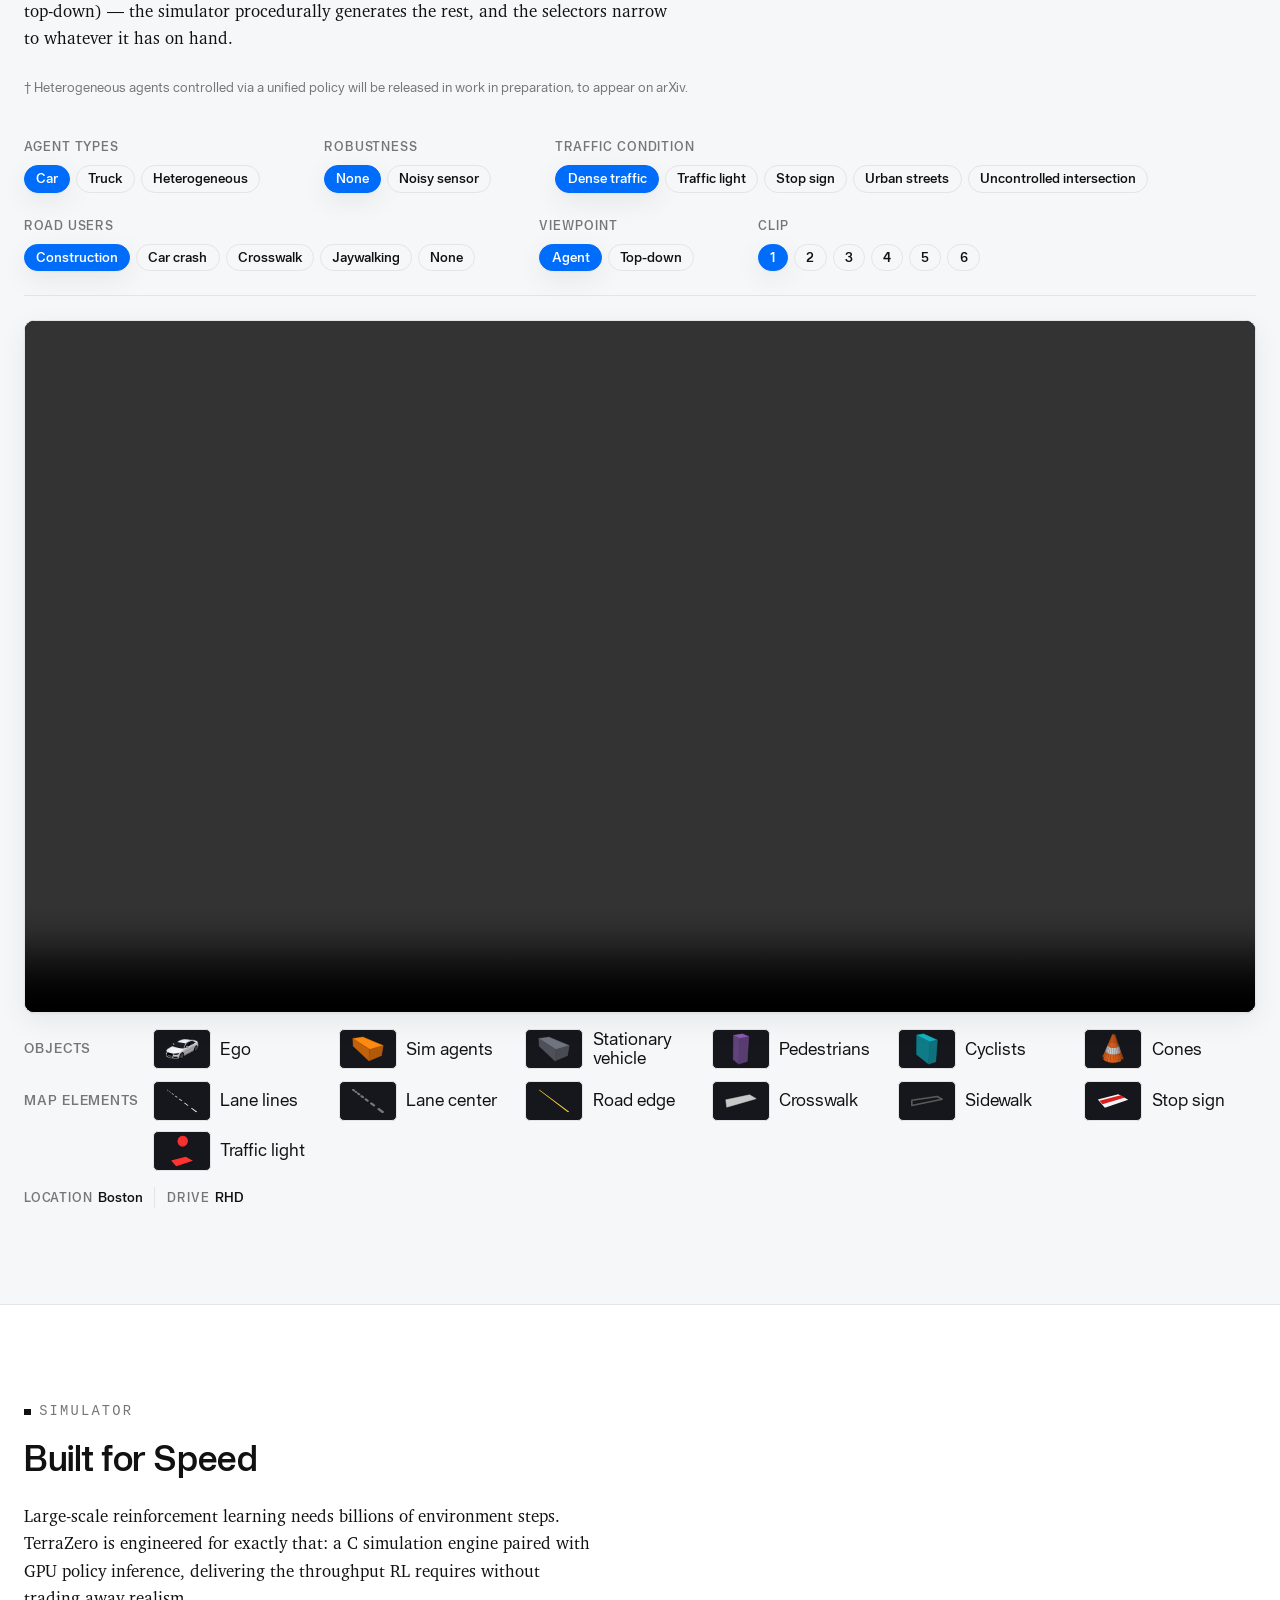
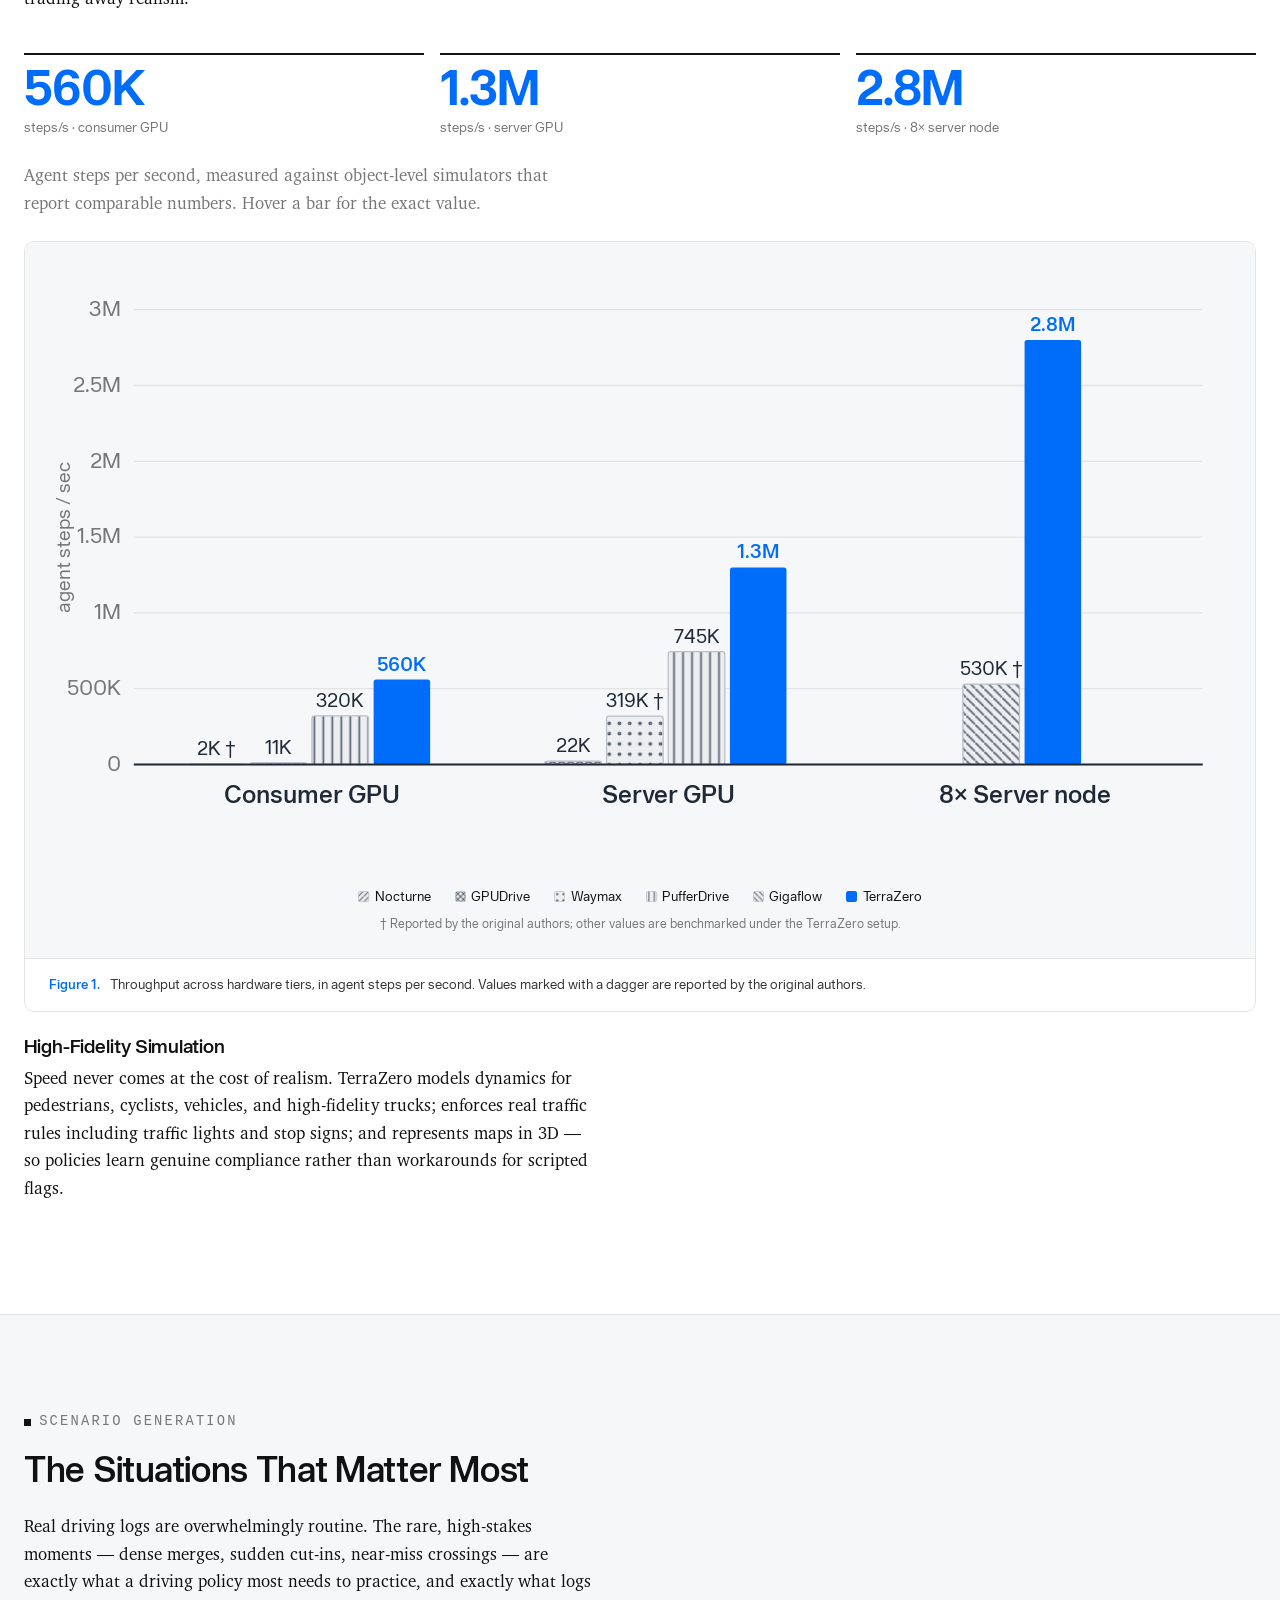
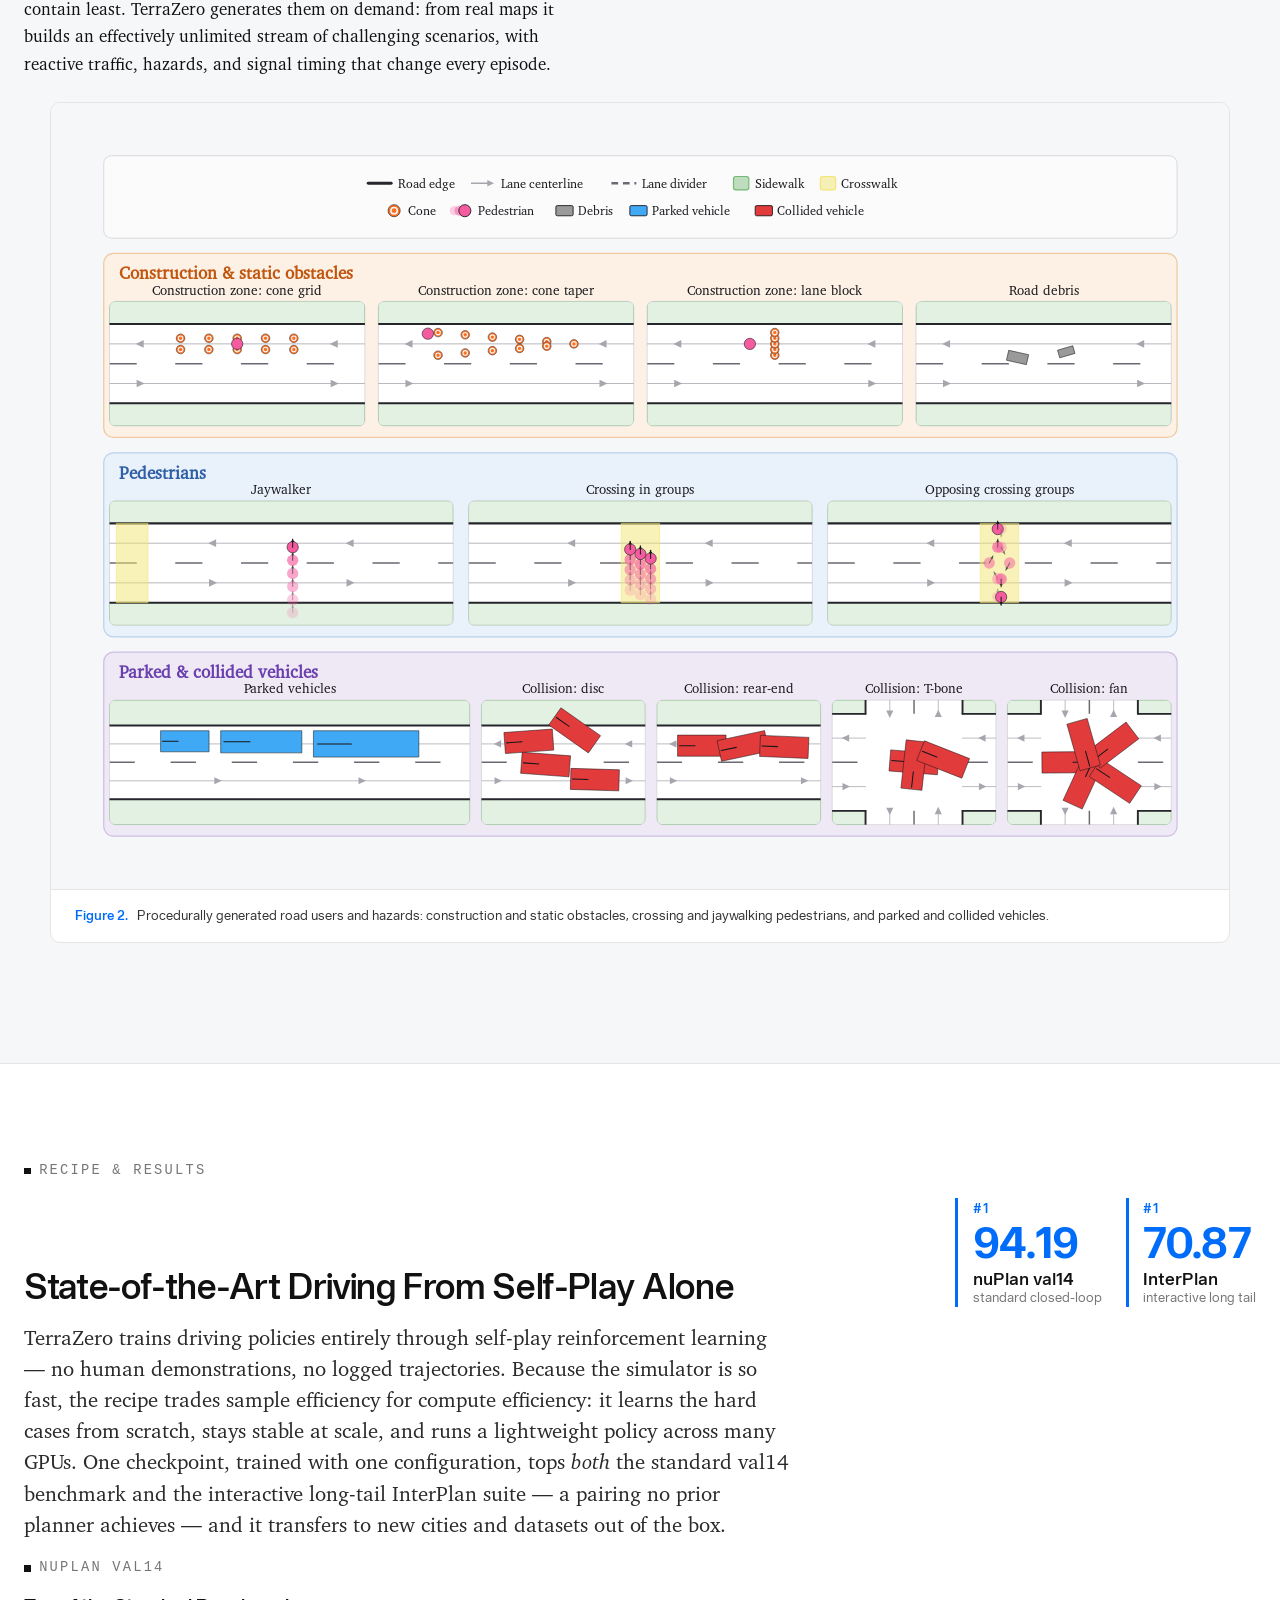
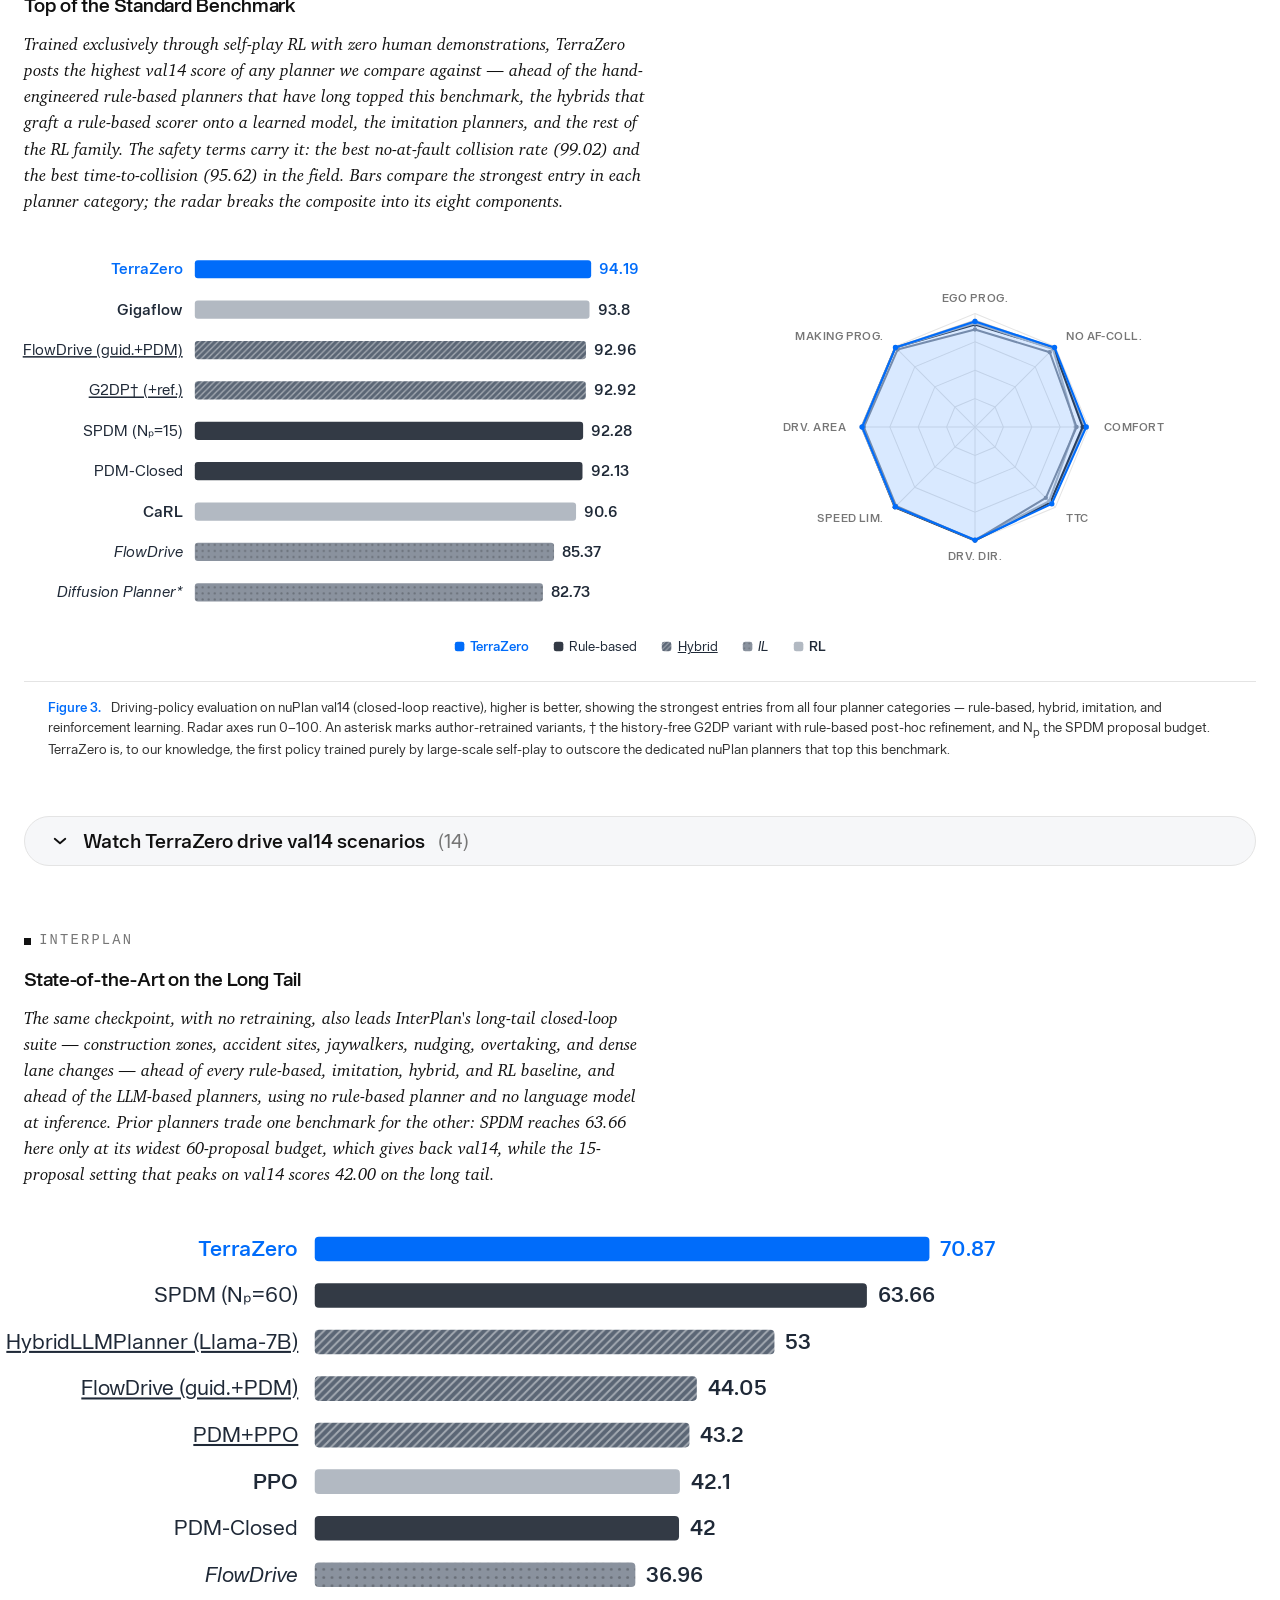
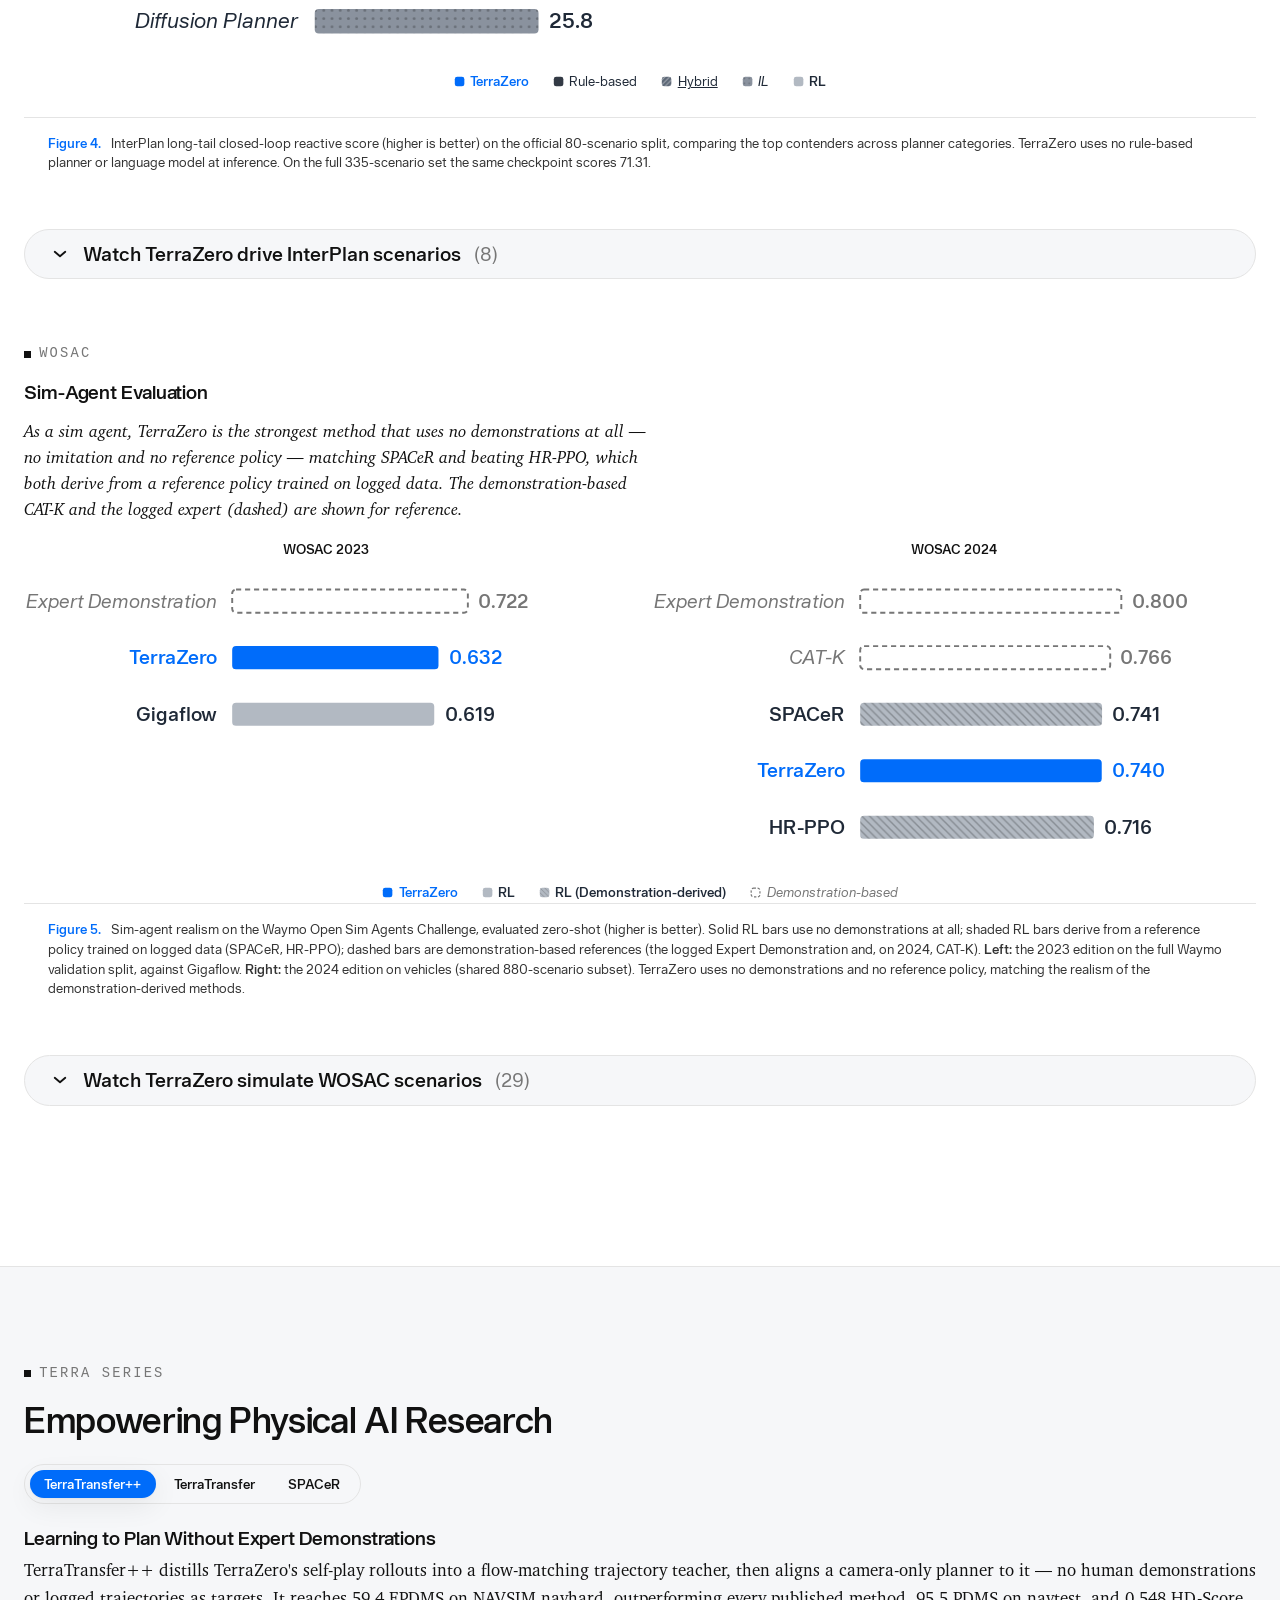
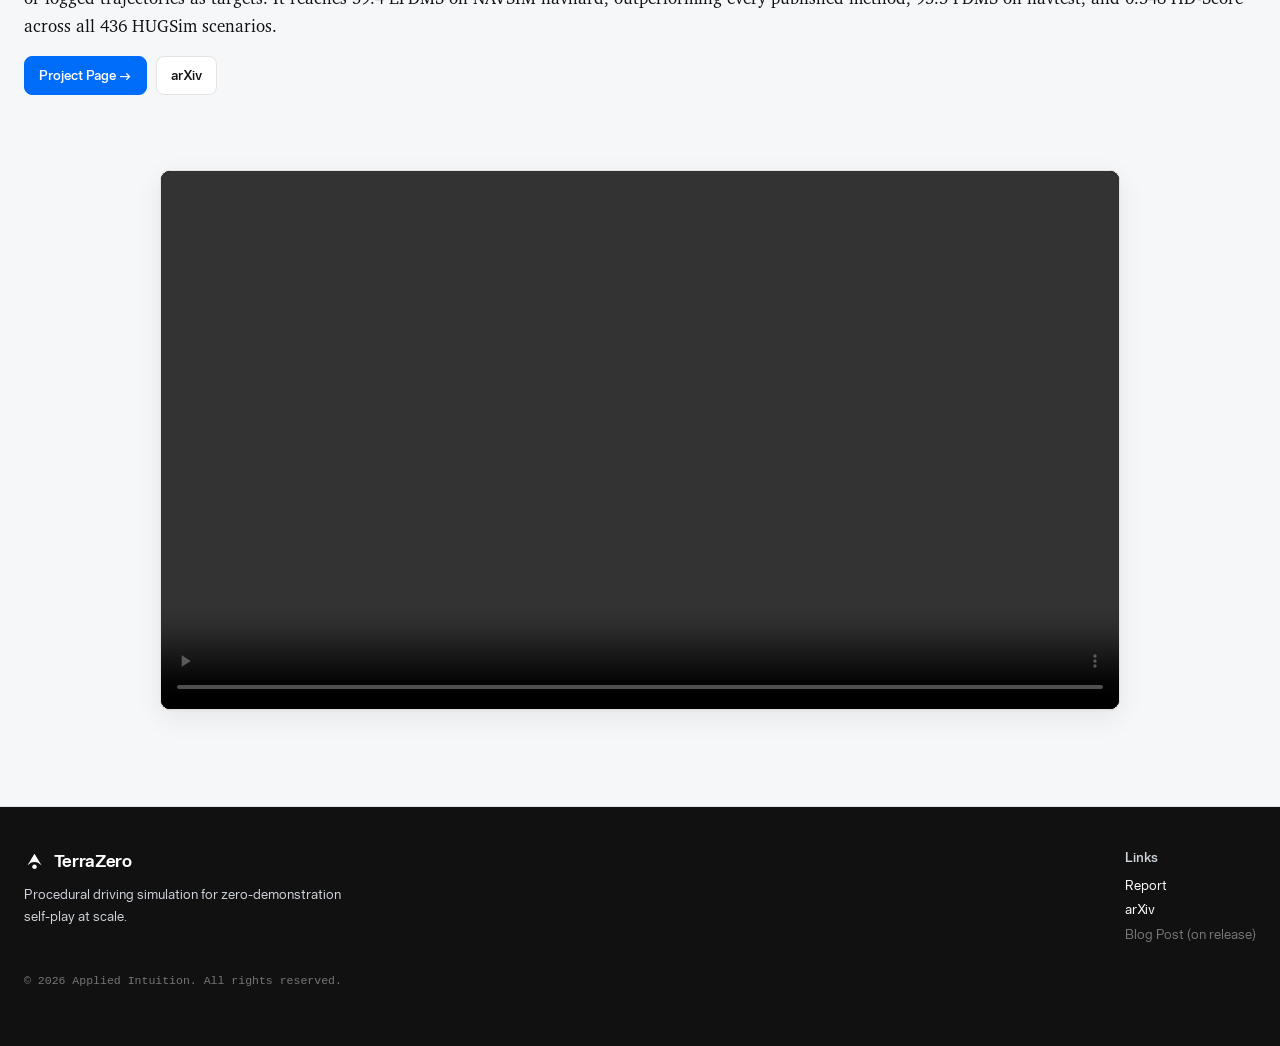
==== commit ae560ac9: "Terra Series: add TerraTransfer++ tab (first, default); tighter tabs on phones so all three fit" ====
--- a/index.html
+++ b/index.html
@@ -393,15 +393,36 @@
     <div class="intg" id="integrations-widget">
       <div class="intg-tabs" role="tablist" aria-label="Select a Terra Series project">
         <span class="intg-slider" aria-hidden="true"></span>
-        <button type="button" class="intg-tab is-active" role="tab" id="intg-tab-a"
-                aria-selected="true" aria-controls="intg-panel-a">TerraTransfer</button>
+        <button type="button" class="intg-tab is-active" role="tab" id="intg-tab-p"
+                aria-selected="true" aria-controls="intg-panel-p">TerraTransfer++</button>
+        <button type="button" class="intg-tab" role="tab" id="intg-tab-a"
+                aria-selected="false" aria-controls="intg-panel-a" tabindex="-1">TerraTransfer</button>
         <button type="button" class="intg-tab" role="tab" id="intg-tab-d"
                 aria-selected="false" aria-controls="intg-panel-d" tabindex="-1">SPACeR</button>
       </div>
 
       <div class="intg-stage">
+        <!-- TerraTransfer++ -->
+        <div class="intg-panel intg-panel--wide" role="tabpanel" id="intg-panel-p" aria-labelledby="intg-tab-p">
+          <div class="intg-text">
+            <h3>Learning to Plan Without Expert Demonstrations</h3>
+            <p>TerraTransfer++ distills TerraZero's self-play rollouts into a flow-matching trajectory teacher, then aligns a camera-only planner to it — no human demonstrations or logged trajectories as targets. It reaches 59.4 EPDMS on NAVSIM navhard, outperforming every published method, 95.5 PDMS on navtest, and 0.548 HD-Score across all 436 HUGSim scenarios.</p>
+            <div class="series-links">
+              <a class="btn btn-primary" href="https://terra-applied.github.io/TerraTransferPlusPlus/" target="_blank" rel="noopener">Project Page →</a>
+              <a class="btn" href="https://arxiv.org/abs/2610.30319" target="_blank" rel="noopener">arXiv</a>
+            </div>
+          </div>
+          <div class="intg-showcase">
+            <div class="intg-media">
+              <video class="intg-video" muted loop playsinline preload="metadata"
+                     controls controlslist="nodownload"
+                     src="https://terra-applied.github.io/TerraTransferPlusPlus/assets/videos/trailer_tt_to_pp.mp4"></video>
+            </div>
+          </div>
+        </div>
+
         <!-- TerraTransfer -->
-        <div class="intg-panel intg-panel--wide" role="tabpanel" id="intg-panel-a" aria-labelledby="intg-tab-a">
+        <div class="intg-panel intg-panel--wide" role="tabpanel" id="intg-panel-a" aria-labelledby="intg-tab-a" hidden>
           <div class="intg-text">
             <h3>Learning to Drive Without Expert Demonstrations</h3>
             <p>TerraTransfer uses TerraZero's self-play planner as a teacher and distills its competence into an end-to-end camera policy — no human demonstrations required. It aligns the vision policy's latent space to the planner's vector representation, achieving 0.490 HD-Score on HUGSim and outperforming imitation baselines by +0.130.</p>
--- a/assets/css/styles.css
+++ b/assets/css/styles.css
@@ -740,6 +740,11 @@
 }
 .intg-tab:hover:not(.is-active) { color: var(--blue); }
 .intg-tab.is-active { color: #fff; }
+/* phones: tighter tabs so all three Terra Series options fit on one line */
+@media (max-width: 480px) {
+  .intg-tabs { gap: 2px; padding: 4px; }
+  .intg-tab { padding: 0.5em 0.7em; }
+}
 
 .intg-panel {
   display: grid;
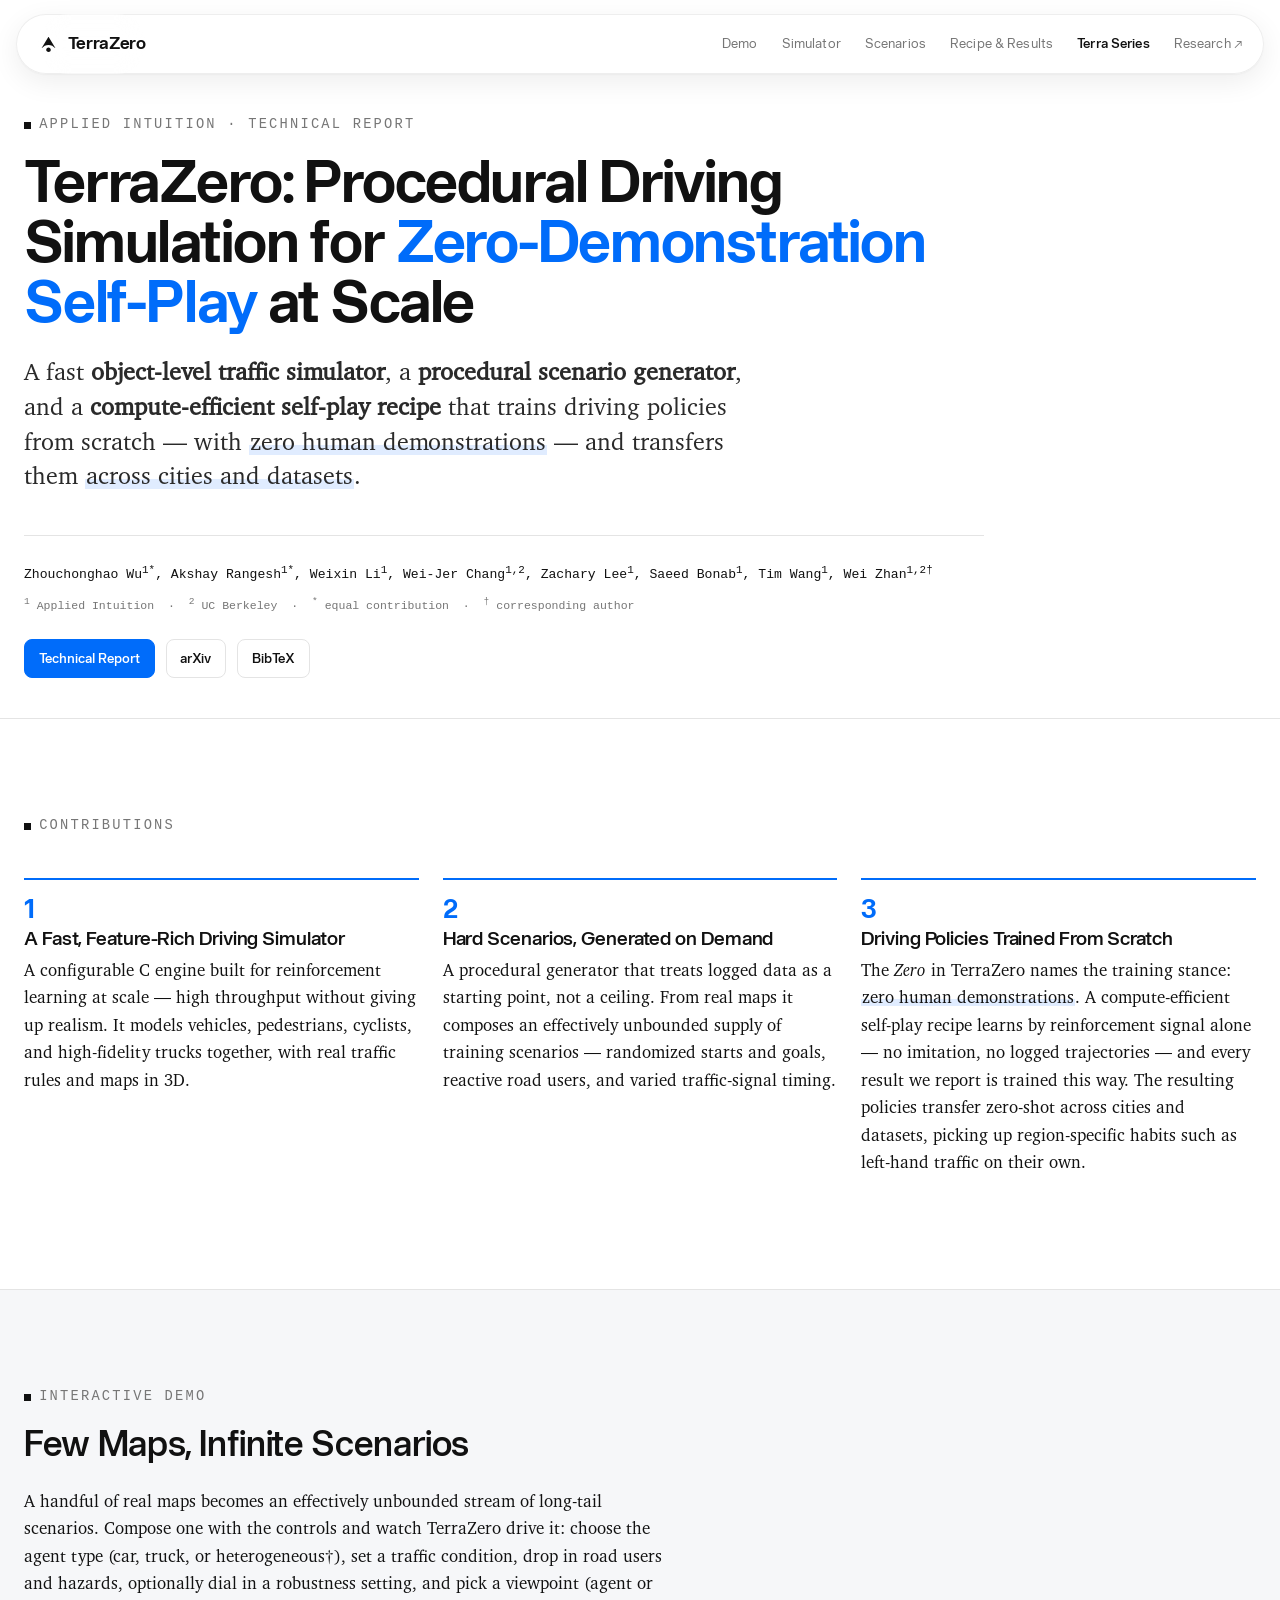
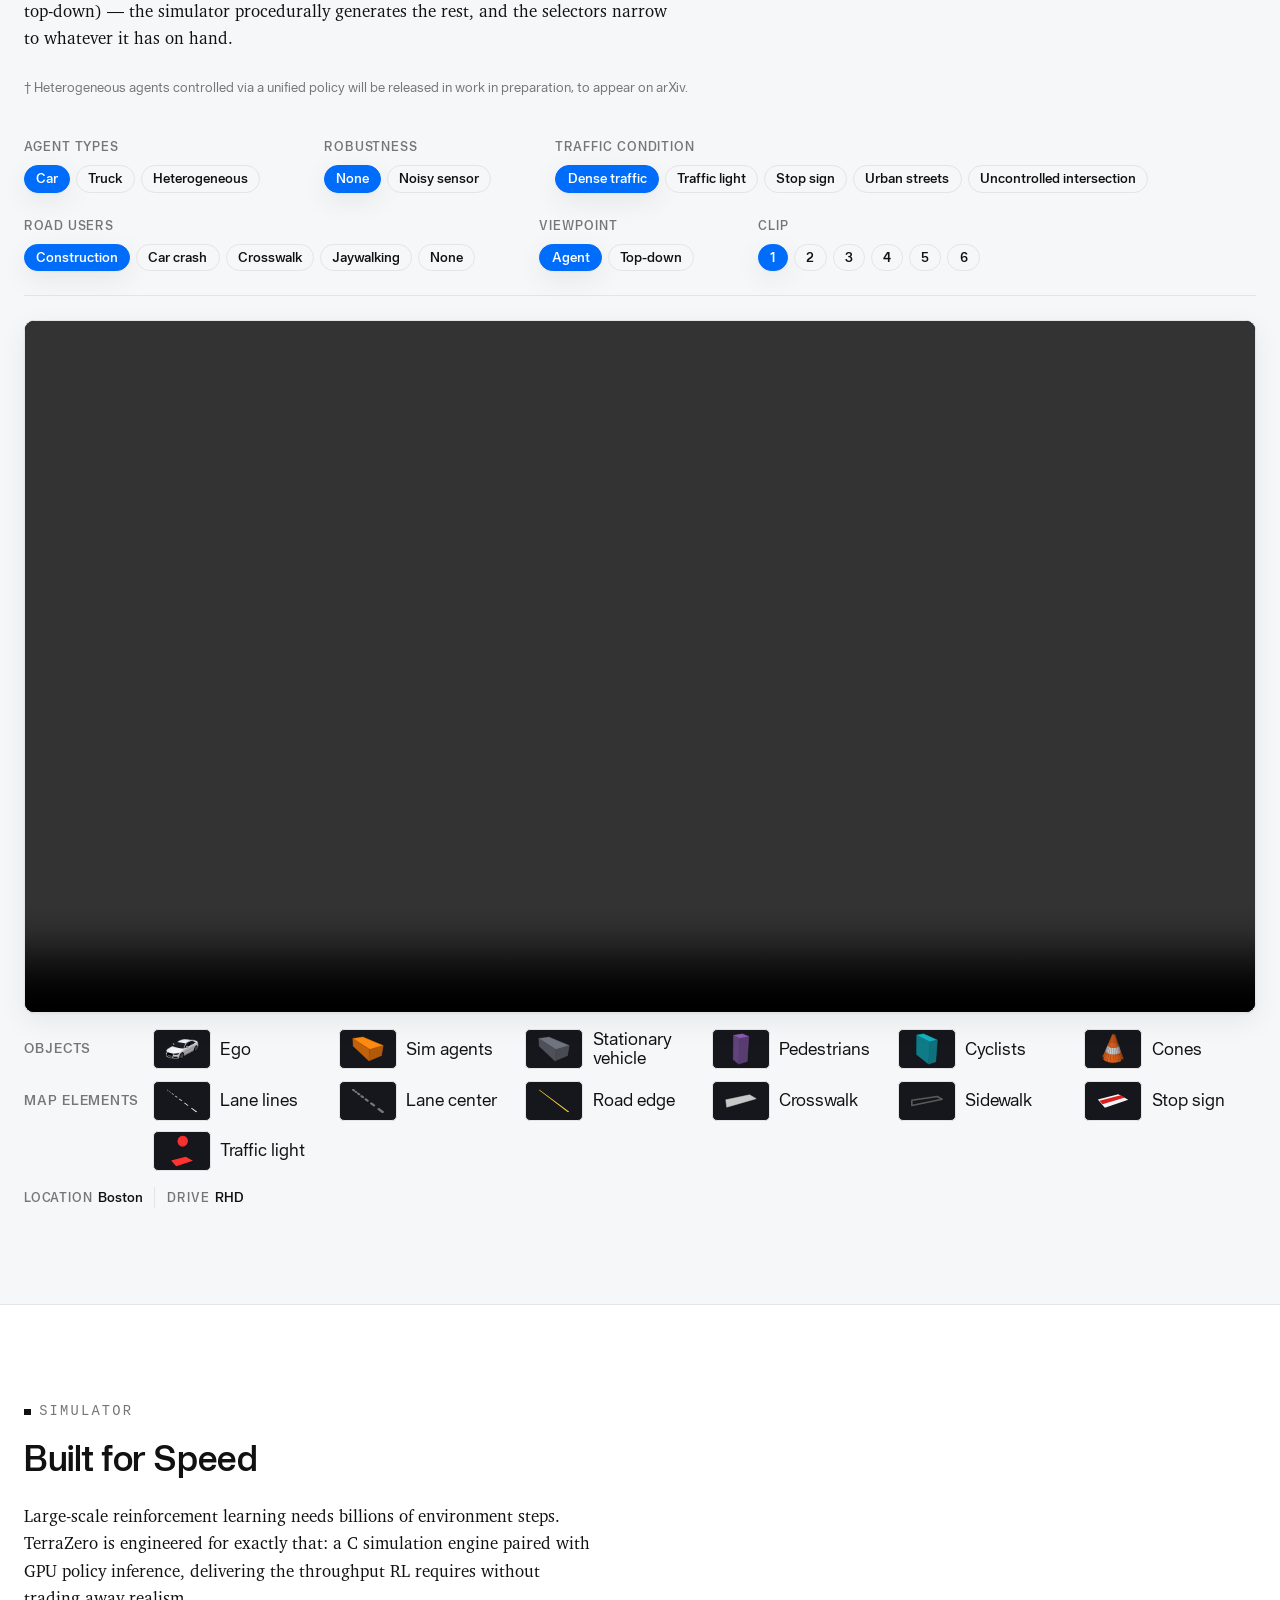
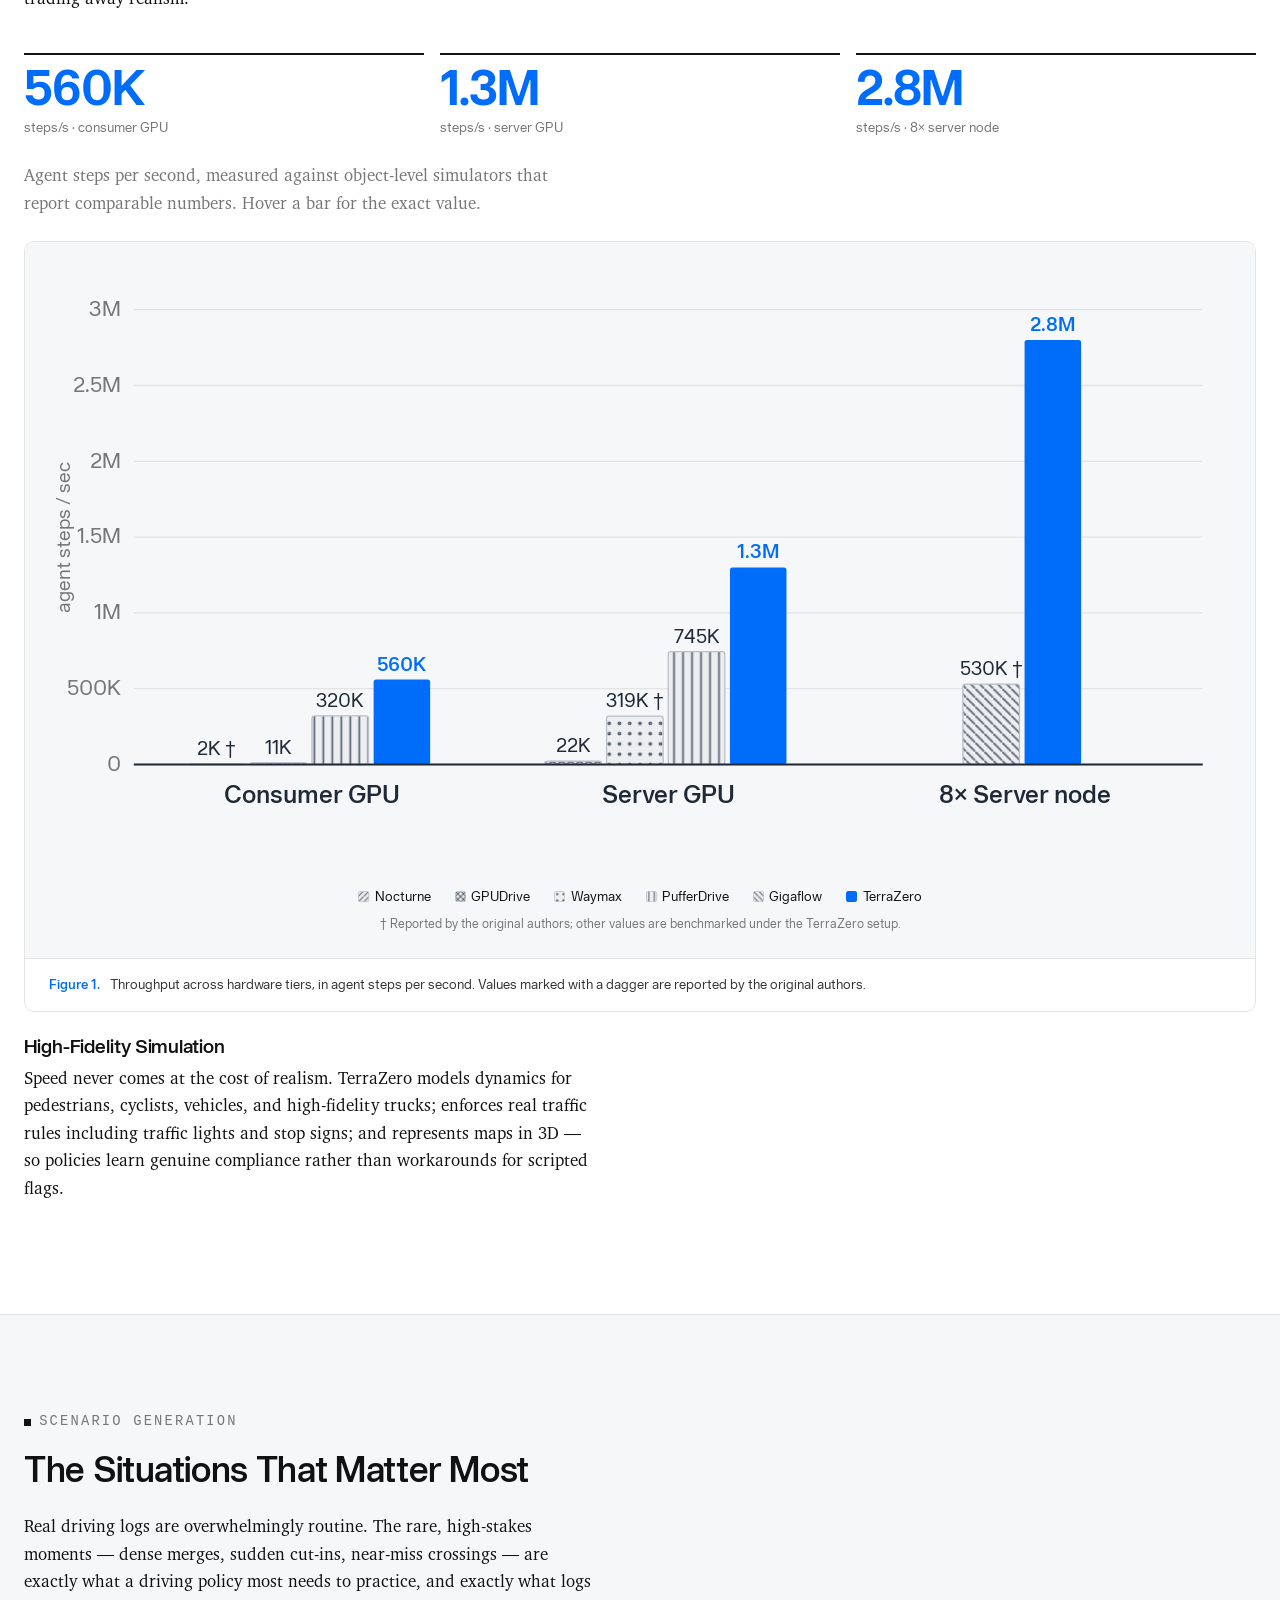
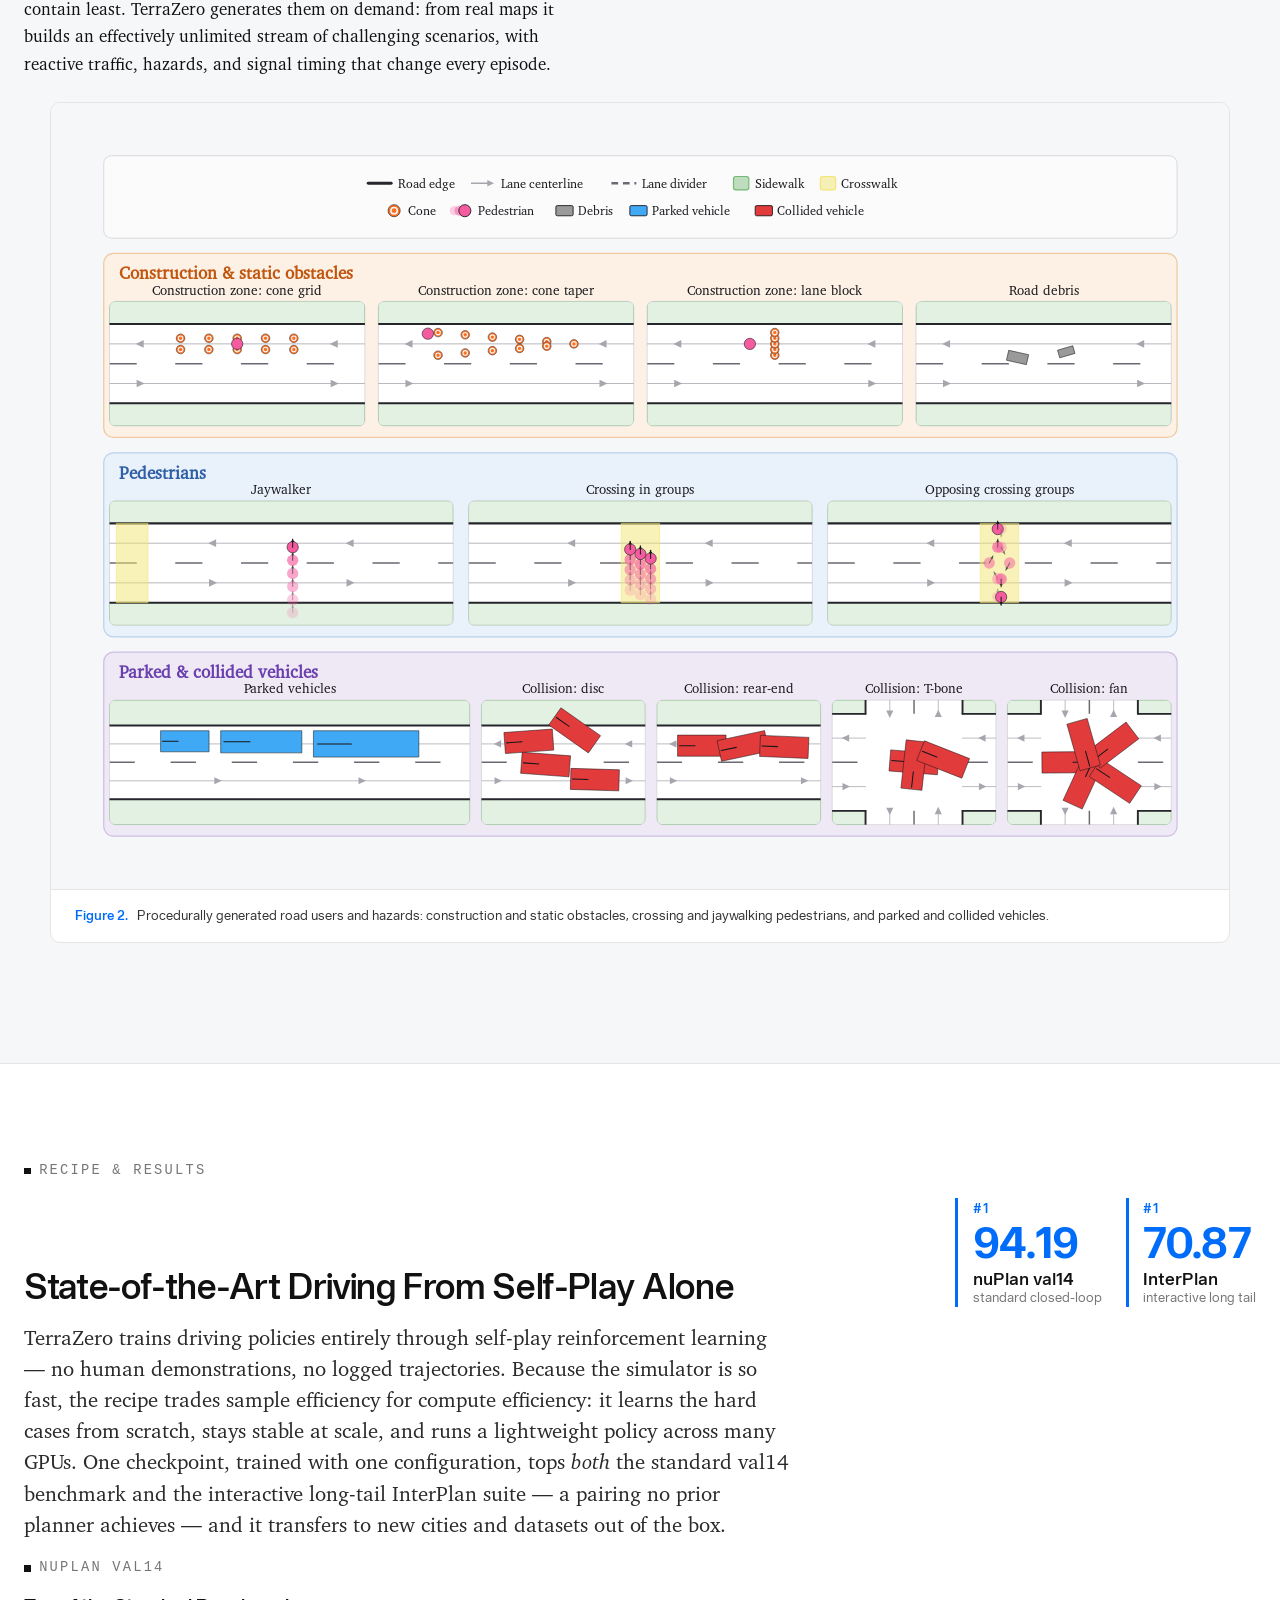
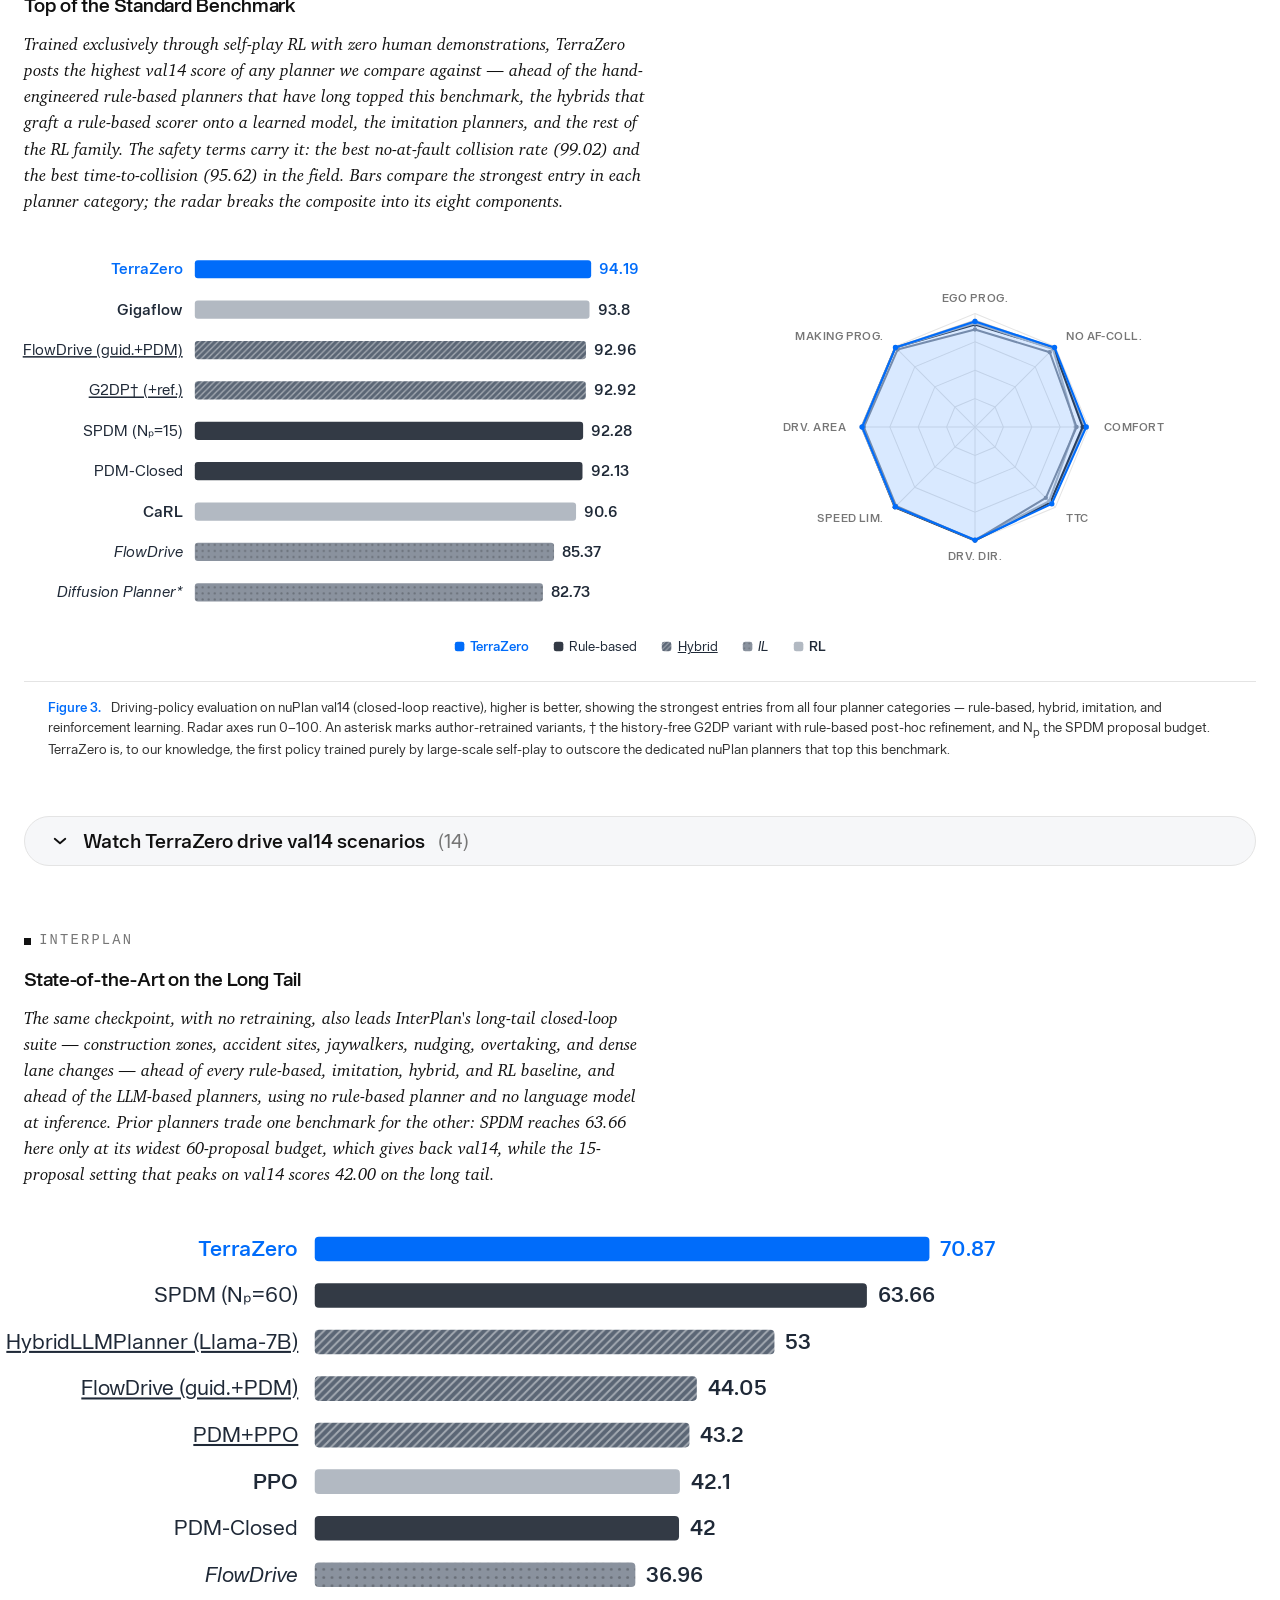
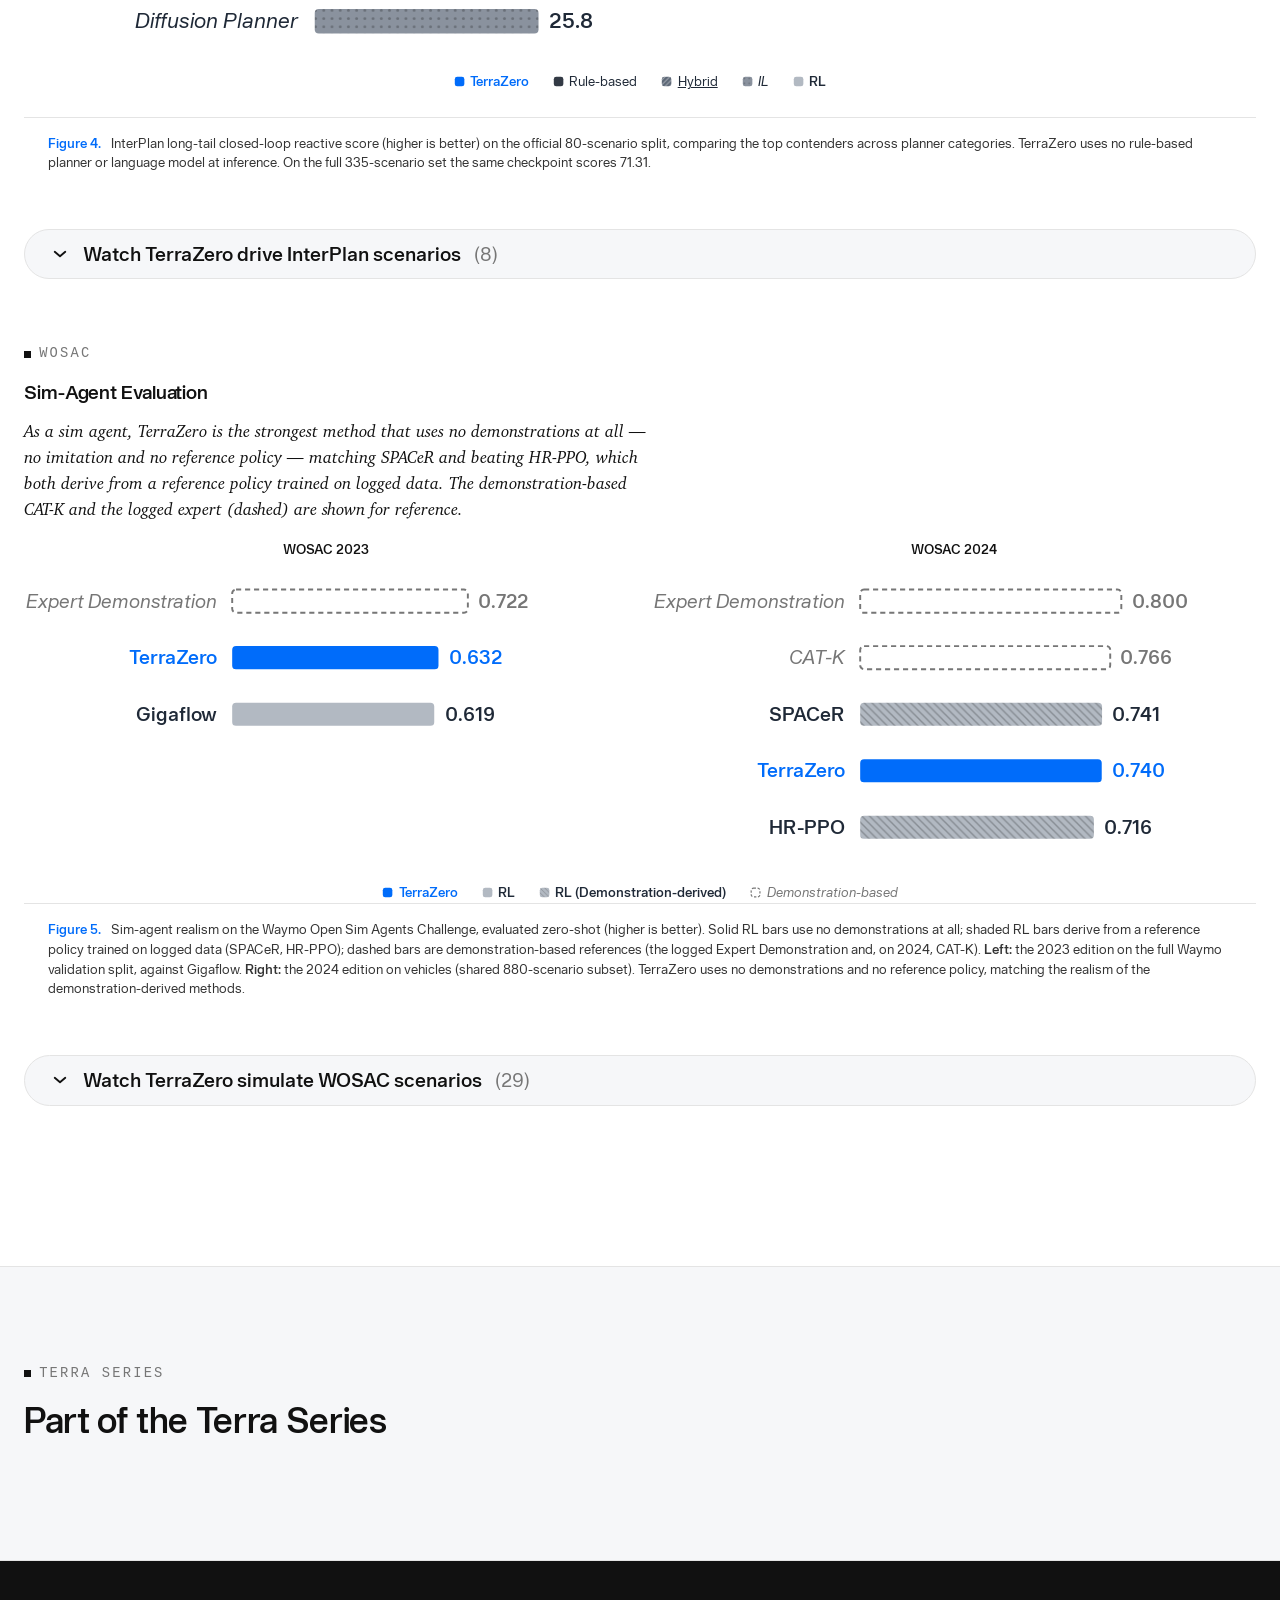
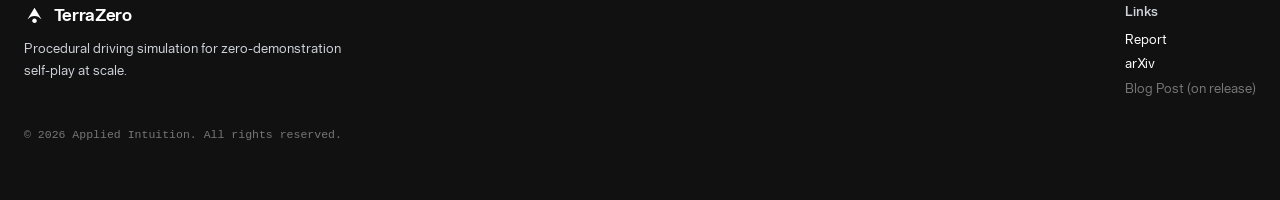
==== commit cb25983f: "Terra Series: use the shared section from terra-applied.github.io" ====
--- a/index.html
+++ b/index.html
@@ -70,7 +70,7 @@
 
       <div class="hero-meta">
         <p class="byline">
-          <span class="names">Zhouchonghao Wu<sup>1*</sup>, Akshay Rangesh<sup>1*</sup>, Weixin Li<sup>1</sup>, Wei-Jer Chang<sup>1,2</sup>,
+          <span class="names">Zhouchonghao Wu<sup>1*</sup>, Akshay Rangesh<sup>1*</sup>, <a href="https://weixin.li/" target="_blank" rel="noopener">Weixin Li</a><sup>1</sup>, Wei-Jer Chang<sup>1,2</sup>,
           Zachary Lee<sup>1</sup>, Saeed Bonab<sup>1</sup>, Tim Wang<sup>1</sup>, Wei Zhan<sup>1,2†</sup></span>
         </p>
         <p class="affil"><sup>1</sup> Applied Intuition &nbsp;·&nbsp; <sup>2</sup> UC Berkeley &nbsp;·&nbsp; <sup>*</sup> equal contribution &nbsp;·&nbsp; <sup>†</sup> corresponding author</p>
@@ -389,107 +389,9 @@
 <section id="terra-series">
   <div class="wide reveal">
     <p class="eyebrow">Terra Series</p>
-    <h2>Empowering Physical AI Research</h2>
-    <div class="intg" id="integrations-widget">
-      <div class="intg-tabs" role="tablist" aria-label="Select a Terra Series project">
-        <span class="intg-slider" aria-hidden="true"></span>
-        <button type="button" class="intg-tab is-active" role="tab" id="intg-tab-p"
-                aria-selected="true" aria-controls="intg-panel-p">TerraTransfer++</button>
-        <button type="button" class="intg-tab" role="tab" id="intg-tab-a"
-                aria-selected="false" aria-controls="intg-panel-a" tabindex="-1">TerraTransfer</button>
-        <button type="button" class="intg-tab" role="tab" id="intg-tab-d"
-                aria-selected="false" aria-controls="intg-panel-d" tabindex="-1">SPACeR</button>
-      </div>
-
-      <div class="intg-stage">
-        <!-- TerraTransfer++ -->
-        <div class="intg-panel intg-panel--wide" role="tabpanel" id="intg-panel-p" aria-labelledby="intg-tab-p">
-          <div class="intg-text">
-            <h3>Learning to Plan Without Expert Demonstrations</h3>
-            <p>TerraTransfer++ distills TerraZero's self-play rollouts into a flow-matching trajectory teacher, then aligns a camera-only planner to it — no human demonstrations or logged trajectories as targets. It reaches 59.4 EPDMS on NAVSIM navhard, outperforming every published method, 95.5 PDMS on navtest, and 0.548 HD-Score across all 436 HUGSim scenarios.</p>
-            <div class="series-links">
-              <a class="btn btn-primary" href="https://terra-applied.github.io/TerraTransferPlusPlus/" target="_blank" rel="noopener">Project Page →</a>
-              <a class="btn" href="https://arxiv.org/abs/2610.30319" target="_blank" rel="noopener">arXiv</a>
-            </div>
-          </div>
-          <div class="intg-showcase">
-            <div class="intg-media">
-              <video class="intg-video" muted loop playsinline preload="metadata"
-                     controls controlslist="nodownload"
-                     src="https://terra-applied.github.io/TerraTransferPlusPlus/assets/videos/trailer_tt_to_pp.mp4"></video>
-            </div>
-          </div>
-        </div>
-
-        <!-- TerraTransfer -->
-        <div class="intg-panel intg-panel--wide" role="tabpanel" id="intg-panel-a" aria-labelledby="intg-tab-a" hidden>
-          <div class="intg-text">
-            <h3>Learning to Drive Without Expert Demonstrations</h3>
-            <p>TerraTransfer uses TerraZero's self-play planner as a teacher and distills its competence into an end-to-end camera policy — no human demonstrations required. It aligns the vision policy's latent space to the planner's vector representation, achieving 0.490 HD-Score on HUGSim and outperforming imitation baselines by +0.130.</p>
-            <div class="series-links">
-              <a class="btn btn-primary" href="https://terra-applied.github.io/TerraTransfer" target="_blank" rel="noopener">Project Page →</a>
-              <a class="btn" href="https://arxiv.org/abs/2606.17386" target="_blank" rel="noopener">arXiv</a>
-            </div>
-          </div>
-          <div class="intg-showcase">
-            <div class="intg-media">
-              <video class="intg-video" muted loop playsinline preload="metadata"
-                     controls controlslist="nodownload"
-                     src="https://huggingface.co/datasets/woo-who/terrazero-assets/resolve/main/terra-series/terratransfer.mp4"></video>
-            </div>
-          </div>
-        </div>
-
-        <!-- SPACeR -->
-        <div class="intg-panel intg-panel--wide" role="tabpanel" id="intg-panel-d" aria-labelledby="intg-tab-d" hidden>
-          <div class="intg-text">
-            <h3>Human-Like Simulation Agents via Self-Play Anchoring <span class="series-badge">ICLR 2026</span></h3>
-            <p>SPACeR anchors TerraZero's self-play RL to a pretrained tokenized reference model, making sim agents that are simultaneously human-like and reactive. The resulting policy is ~50× smaller than tokenized baselines with 10× faster inference, and outperforms prior self-play and imitation methods on the Waymo Sim Agents Challenge.</p>
-            <div class="series-links">
-              <a class="btn btn-primary" href="https://spacer-ai.github.io/" target="_blank" rel="noopener">Project Page →</a>
-              <a class="btn" href="https://arxiv.org/abs/2510.18060" target="_blank" rel="noopener">arXiv</a>
-              <a class="btn" href="https://openreview.net/forum?id=Q5H3NCy18S" target="_blank" rel="noopener">Paper</a>
-            </div>
-          </div>
-          <div class="intg-showcase">
-            <div class="threeup">
-              <div class="threeup-cell">
-                <div class="threeup-vid">
-                  <video loop muted playsinline preload="metadata"
-                         src="https://spacer-ai.github.io/static/videos/source/baseline_0/paper_selfplay_nodrop_2a02131f75e5a3c3_sample0.mp4"></video>
-                </div>
-                <p class="threeup-cap">PPO</p>
-              </div>
-              <div class="threeup-cell">
-                <div class="threeup-vid">
-                  <video loop muted playsinline preload="metadata"
-                         src="https://spacer-ai.github.io/static/videos/source/baseline_0/paper_humanppo_2a02131f75e5a3c3_sample0.mp4"></video>
-                </div>
-                <p class="threeup-cap">HR-PPO</p>
-              </div>
-              <div class="threeup-cell">
-                <div class="threeup-vid">
-                  <div class="threeup-legend" aria-hidden="true">
-                    <span class="row"><span class="sw" style="background:#87CEEB"></span>Targeted Agent</span>
-                    <span class="row"><span class="sw" style="background:#7a7a7a"></span>Other Agents</span>
-                  </div>
-                  <video loop muted playsinline preload="metadata"
-                         src="https://spacer-ai.github.io/static/videos/source/baseline_0/paper_human_2a02131f75e5a3c3_sample0.mp4"></video>
-                </div>
-                <p class="threeup-cap">SPACeR</p>
-              </div>
-            </div>
-            <figure class="figure" style="margin:0">
-              <img src="assets/figures/spacer_arch.png" alt="SPACeR architecture: batched self-play rollouts anchored to a tokenized reference model via a KL term." loading="lazy">
-              <figcaption>SPACeR anchors decentralized self-play to a frozen tokenized reference model, balancing a task reward with a human-likeness KL term.</figcaption>
-            </figure>
-          </div>
-        </div>
-      </div>
-      <noscript>
-        <p class="muted">Enable JavaScript to browse the Terra Series.</p>
-      </noscript>
-    </div>
+    <h2>Part of the Terra Series</h2>
+    <div data-terra-series="terrazero"></div>
+    <noscript><p><a href="https://terra-applied.github.io/">Browse the Terra Series</a></p></noscript>
   </div>
 </section>
 
@@ -519,6 +421,7 @@
 <script src="assets/js/charts.js" defer></script>
 <script src="assets/js/comparison.js" defer></script>
 <script src="assets/js/tables.js" defer></script>
+<script src="/assets/series/terra-series.js" defer></script>
 <script src="assets/js/main.js" defer></script>
 </body>
 </html>
--- a/assets/css/styles.css
+++ b/assets/css/styles.css
@@ -424,6 +424,7 @@
   line-height: 1.7;
 }
 .byline .names { color: var(--ink); }
+.byline .names a { color: inherit; }
 .affil { font-family: var(--font-mono); font-size: var(--fs-eyebrow); color: var(--gray); }
 
 /* action buttons */
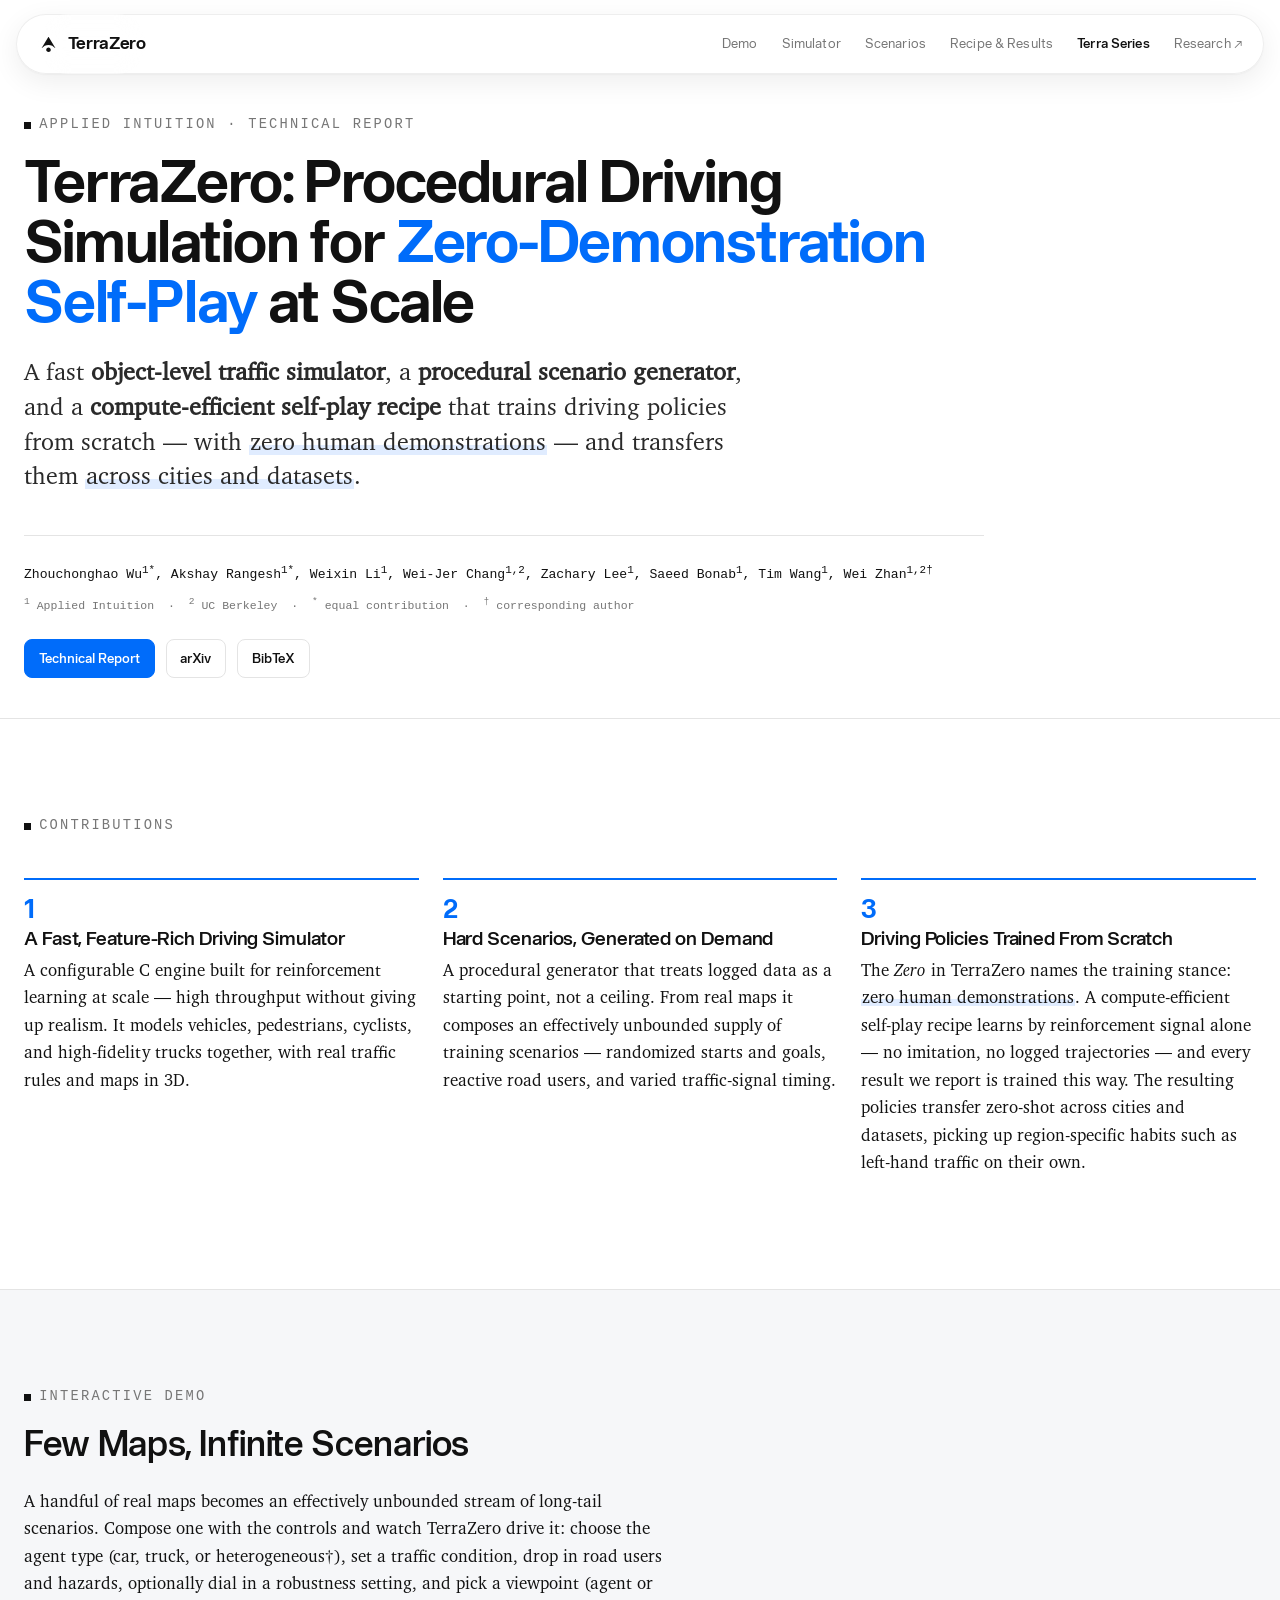
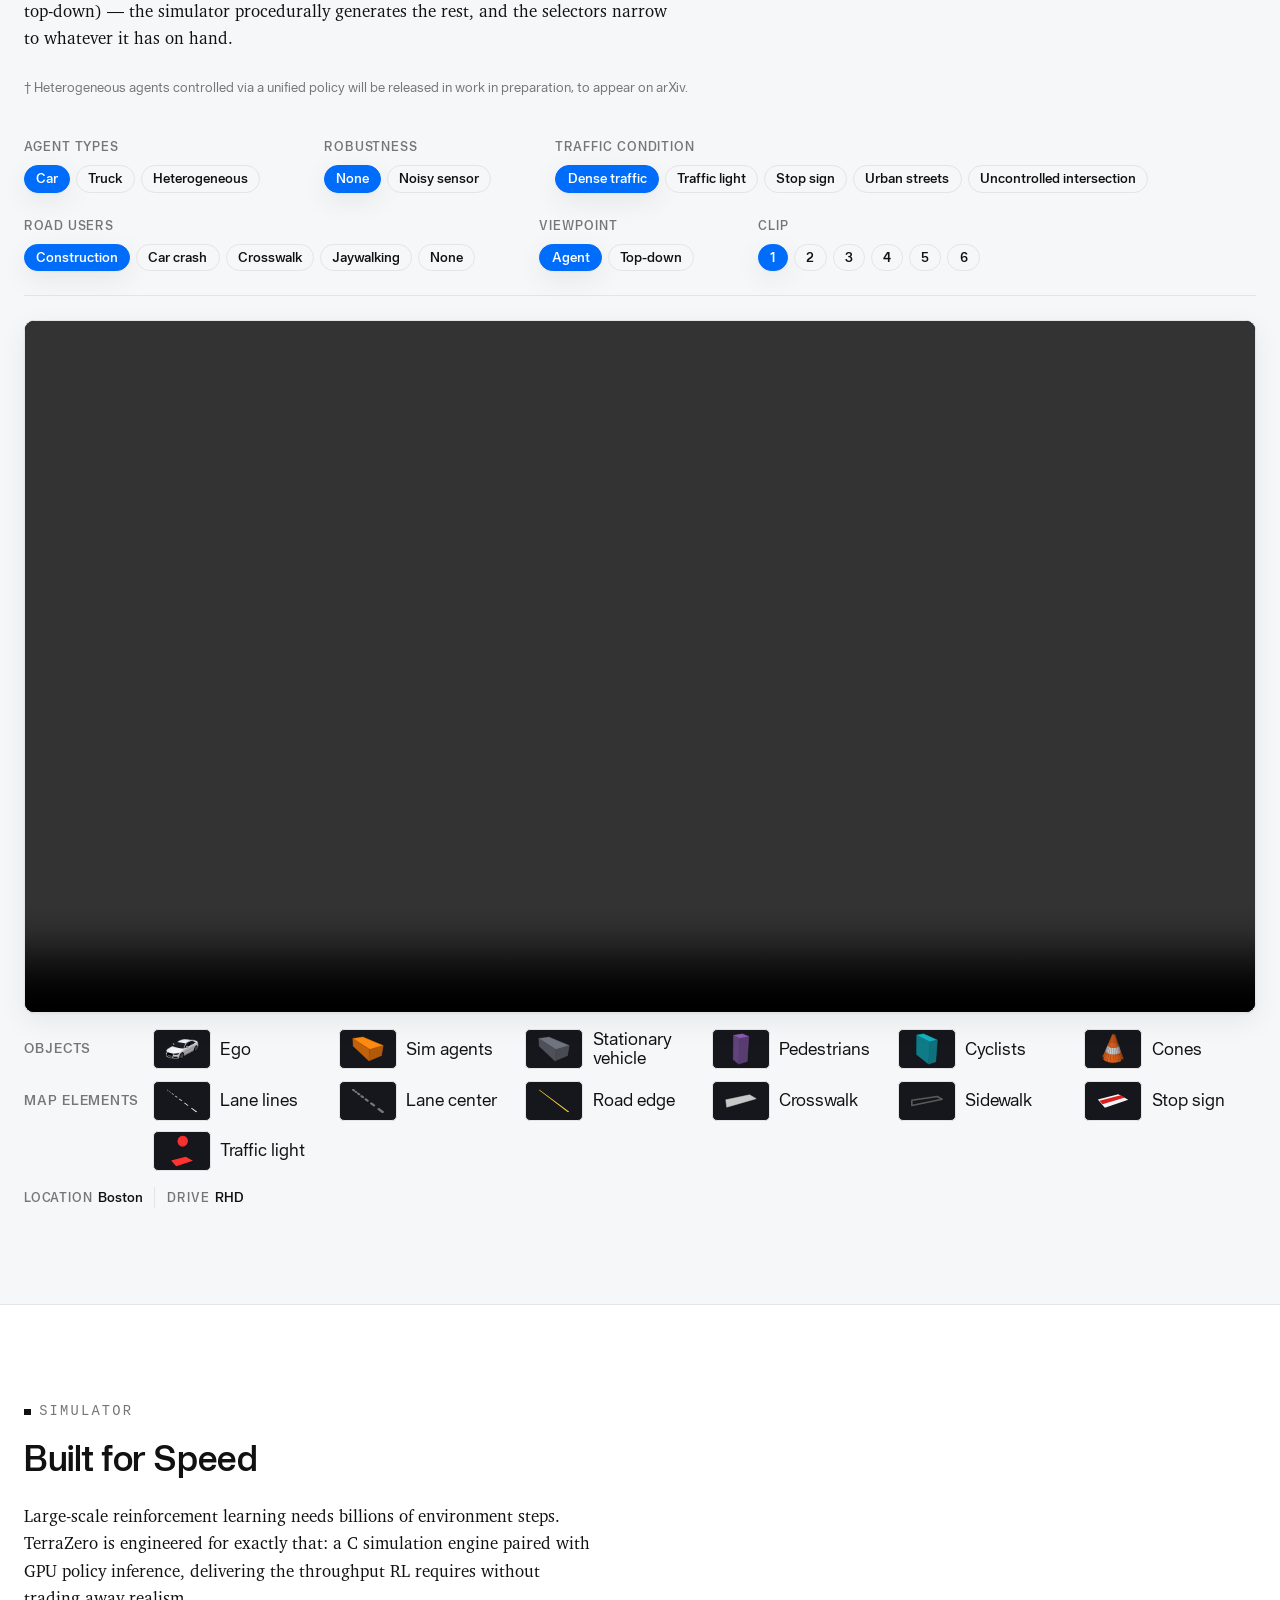
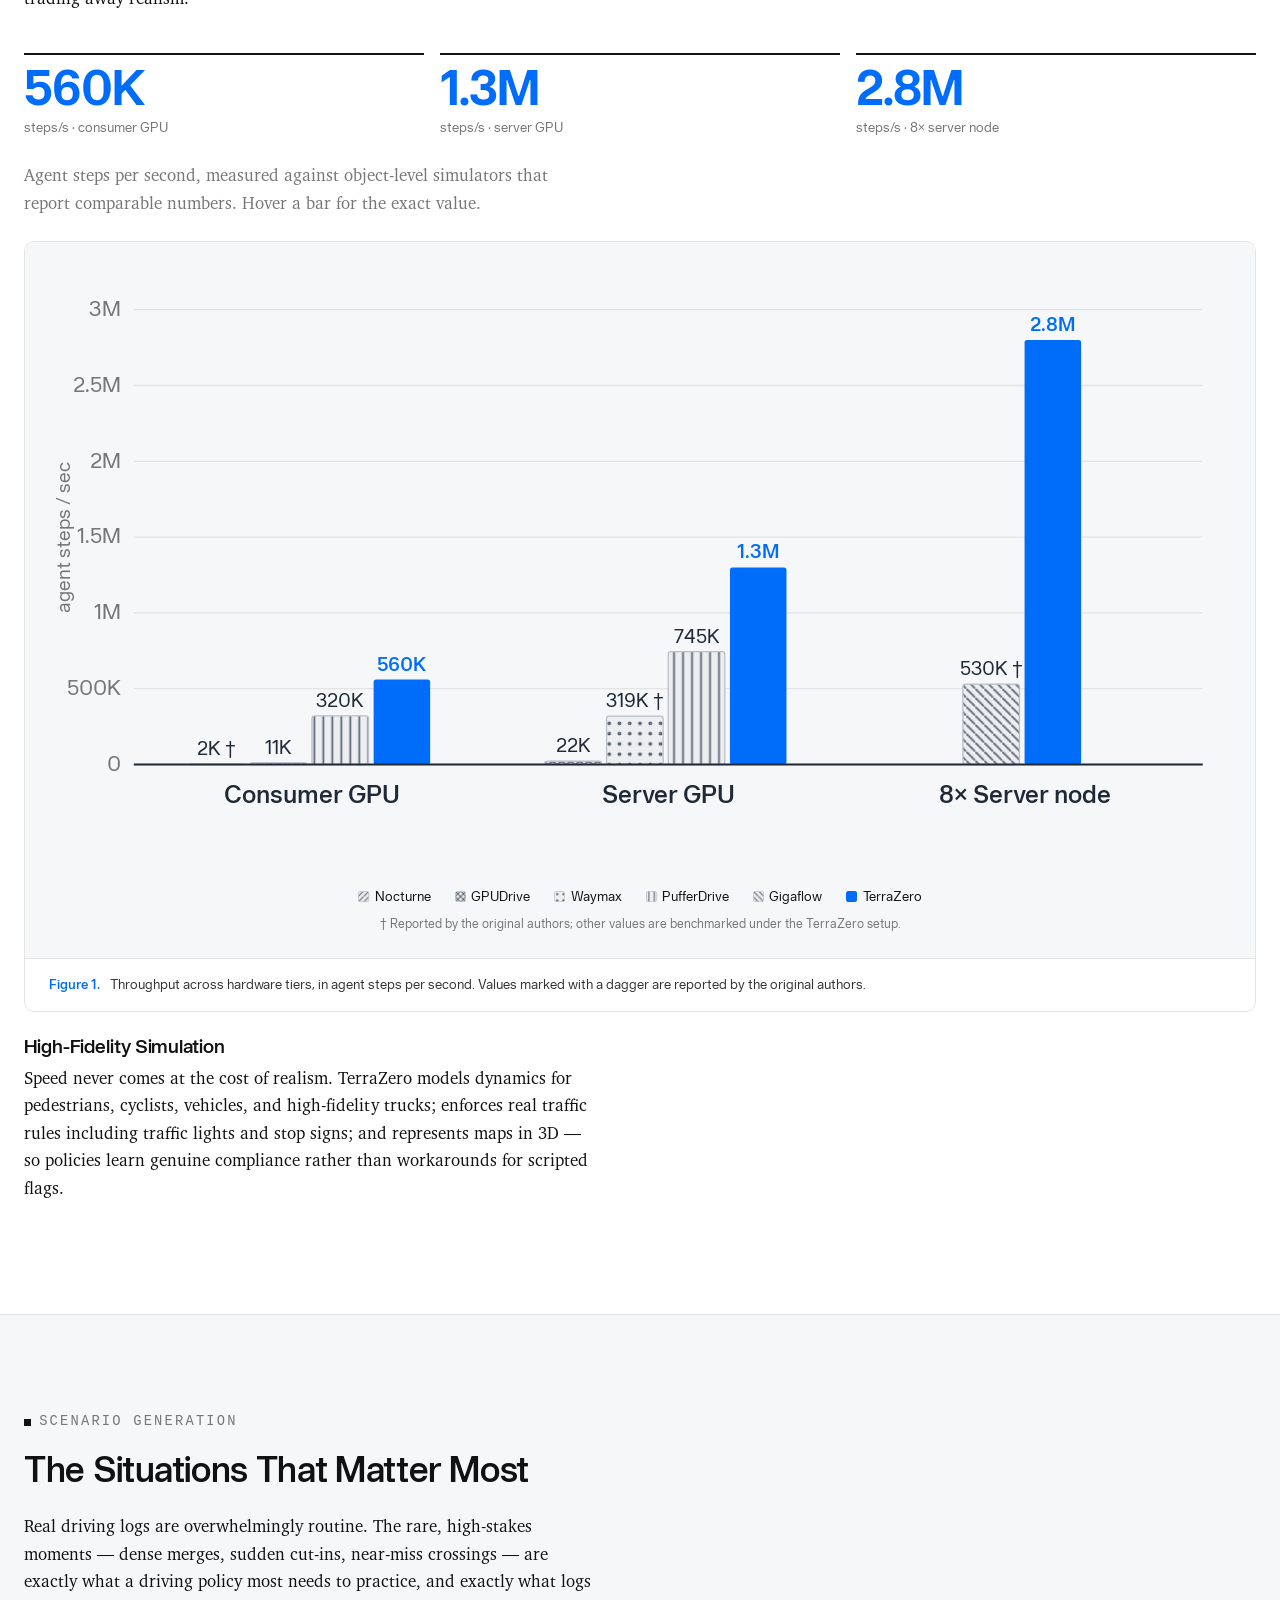
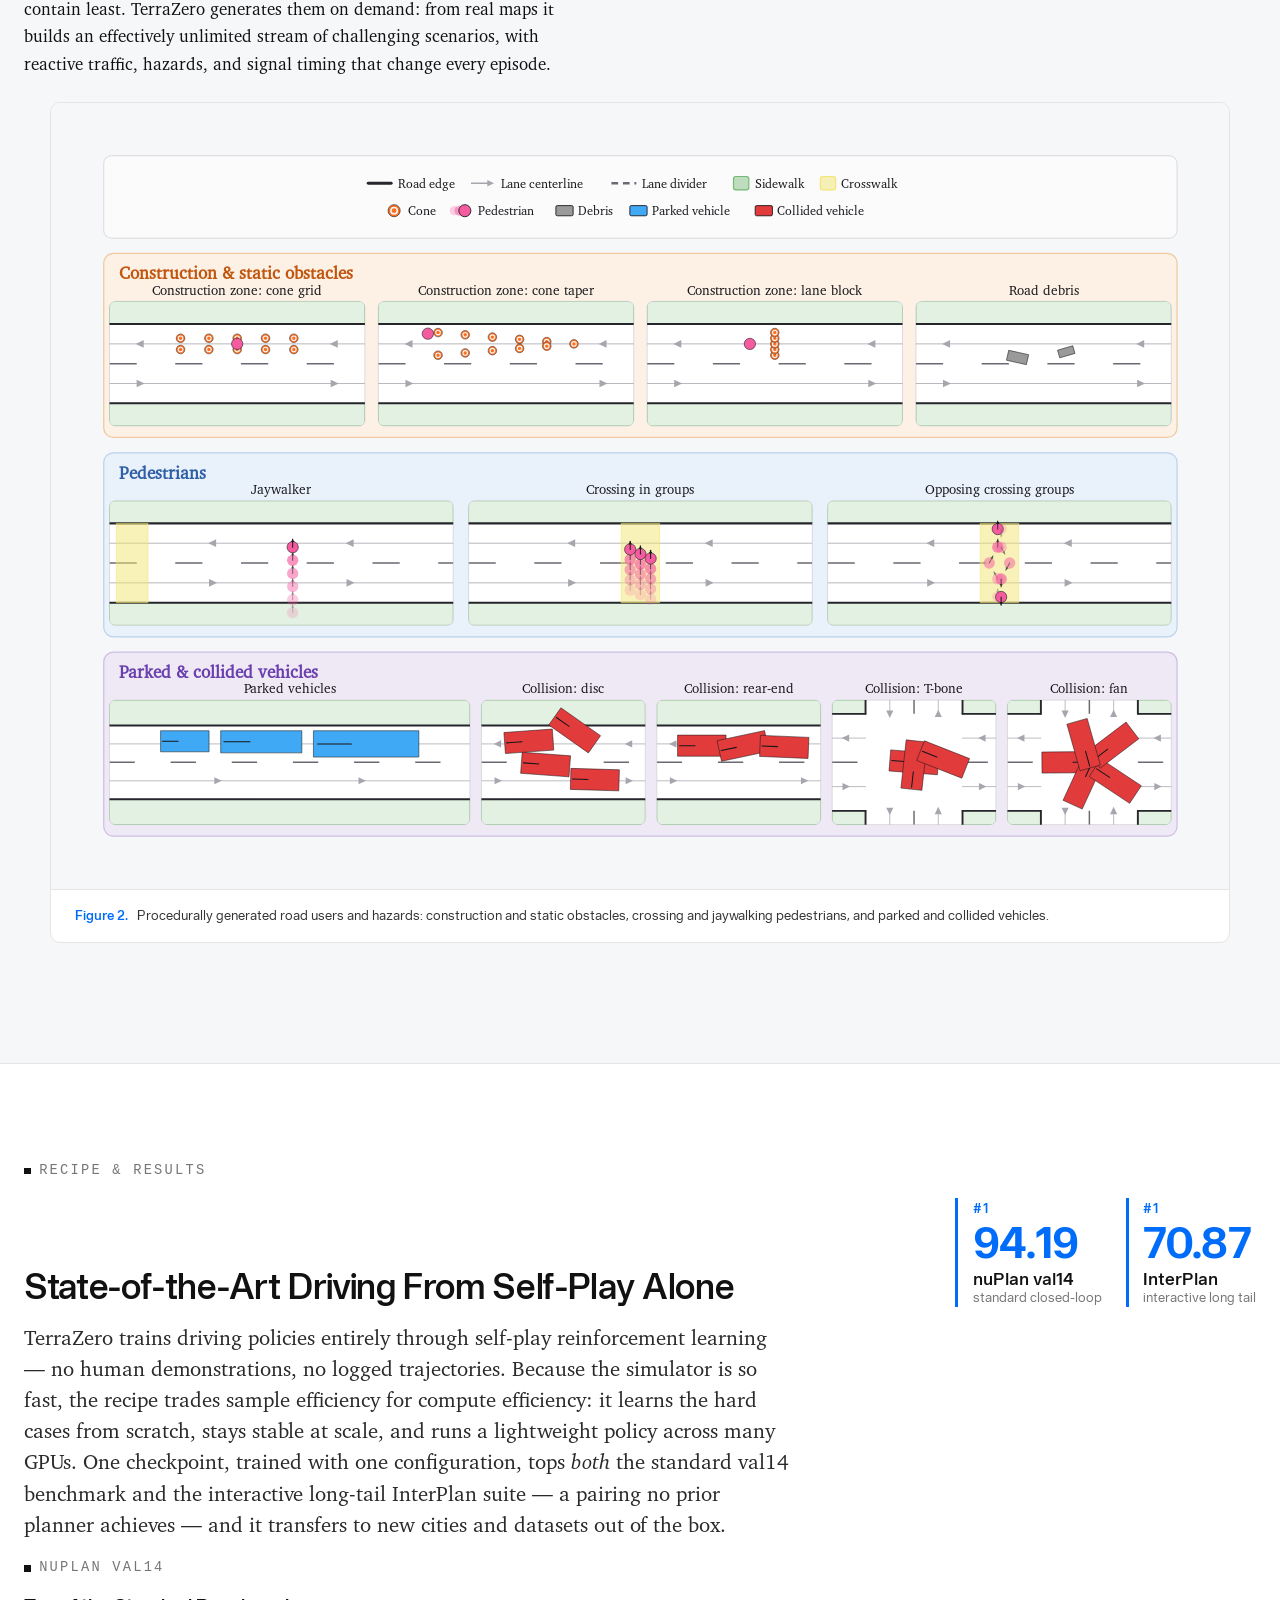
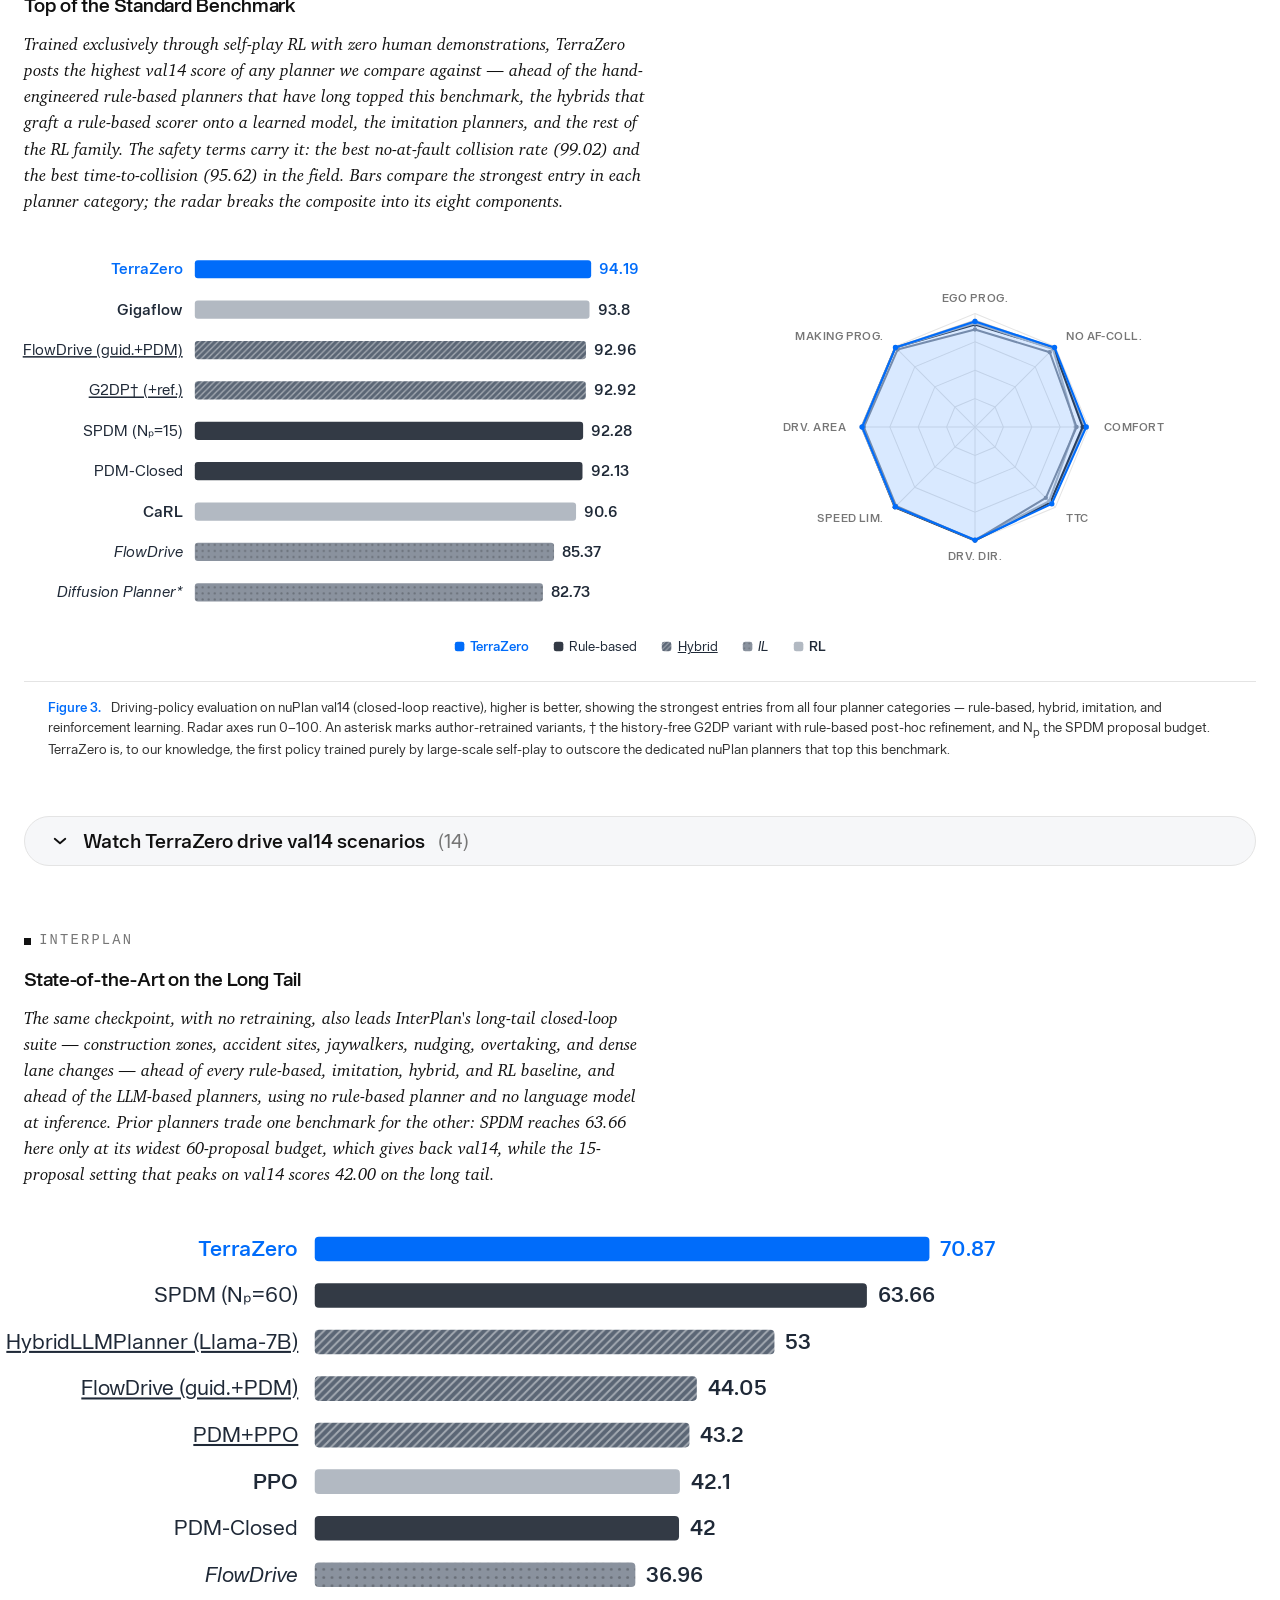
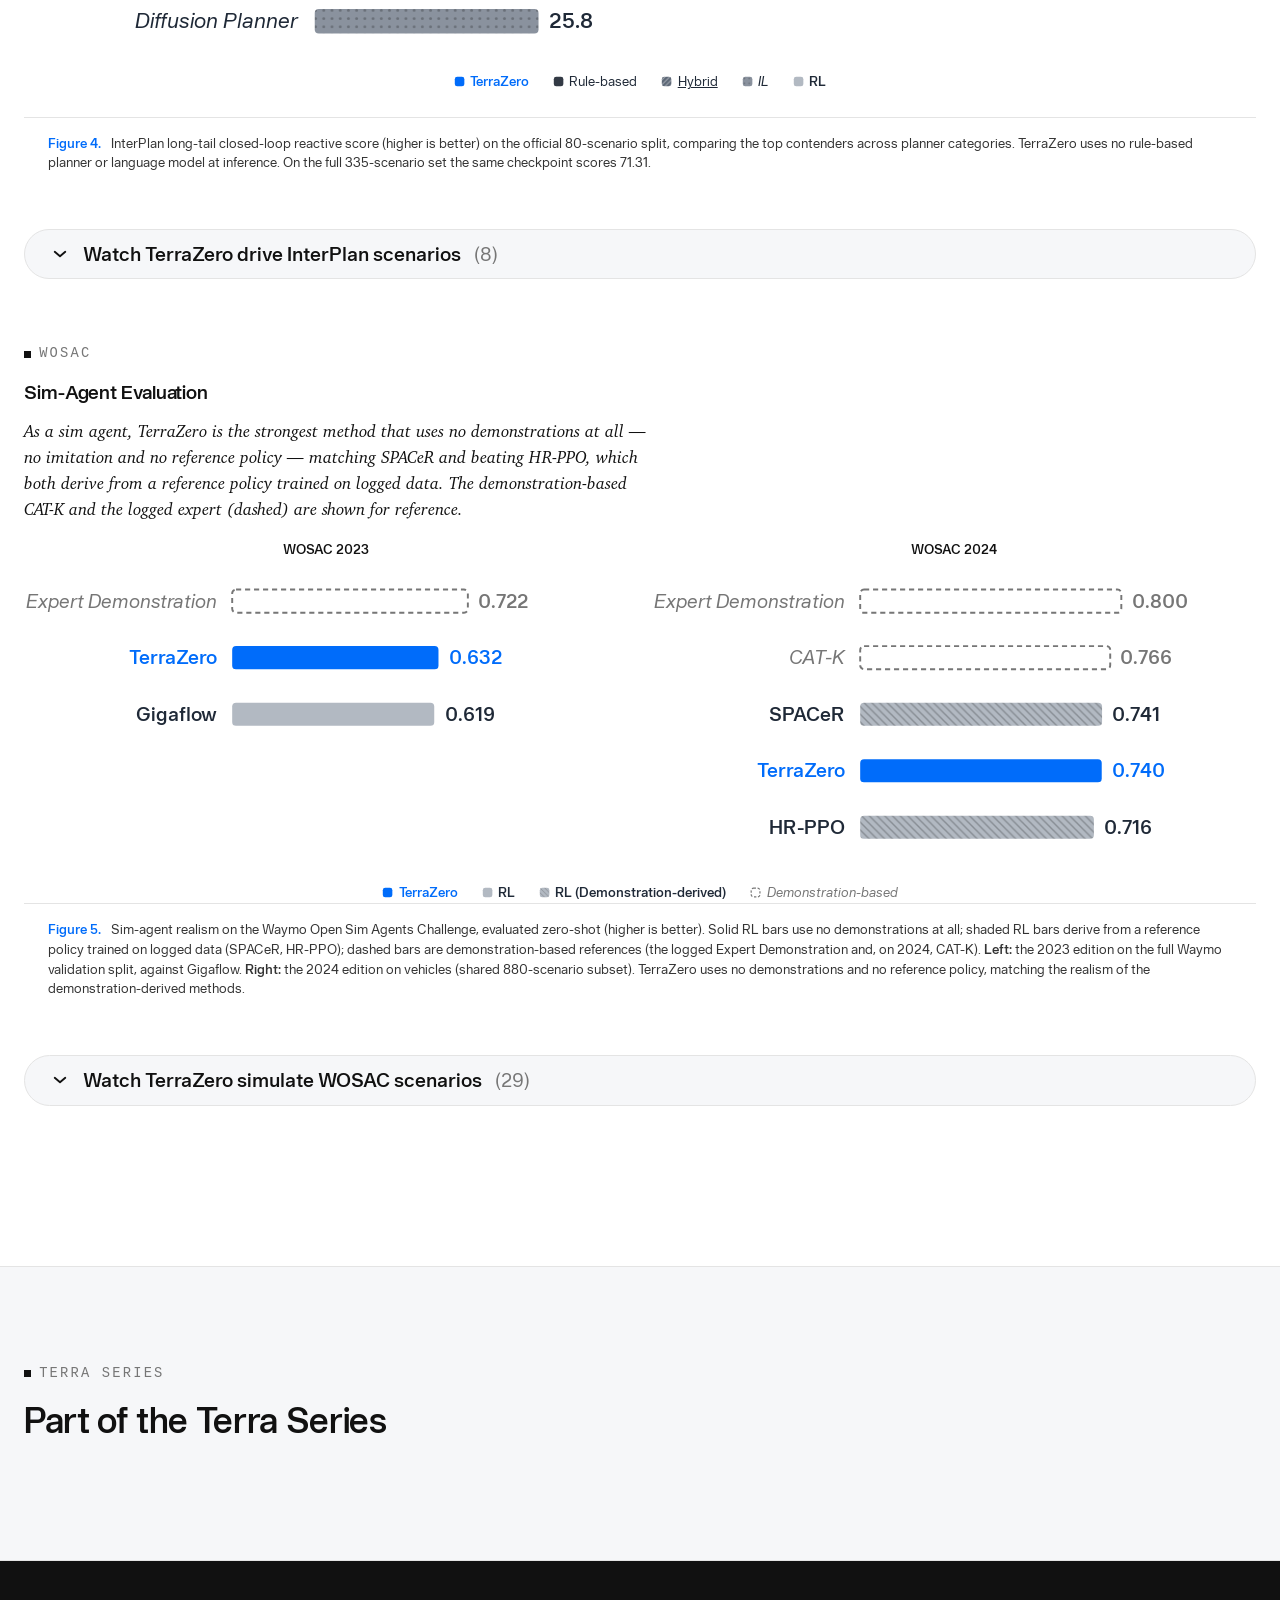
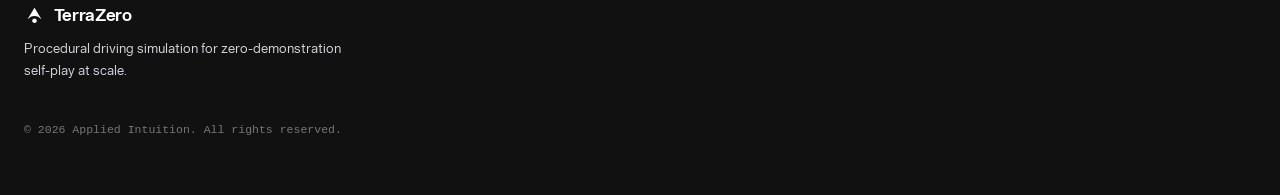
==== commit c2318eac: "Footer: remove Links column" ====
--- a/index.html
+++ b/index.html
@@ -405,12 +405,6 @@
         <div class="brand-mark" style="color:#fff">TerraZero</div>
         <p style="max-width:38ch;color:#cfd3da">Procedural driving simulation for zero-demonstration self-play at scale.</p>
       </div>
-      <div>
-        <p style="margin:0 0 .4rem;font-weight:600">Links</p>
-        <p style="margin:.2rem 0"><a href="https://huggingface.co/datasets/woo-who/terrazero-assets/resolve/main/paper/terrazero-technical-report.pdf" target="_blank" rel="noopener">Report</a></p>
-        <p style="margin:.2rem 0"><a href="https://arxiv.org/abs/2607.13028" target="_blank" rel="noopener">arXiv</a></p>
-        <p style="margin:.2rem 0"><span class="foot-pending">Blog Post (on release)</span></p>
-      </div>
     </div>
     <p class="copyright">© 2026 Applied Intuition. All rights reserved.</p>
   </div>
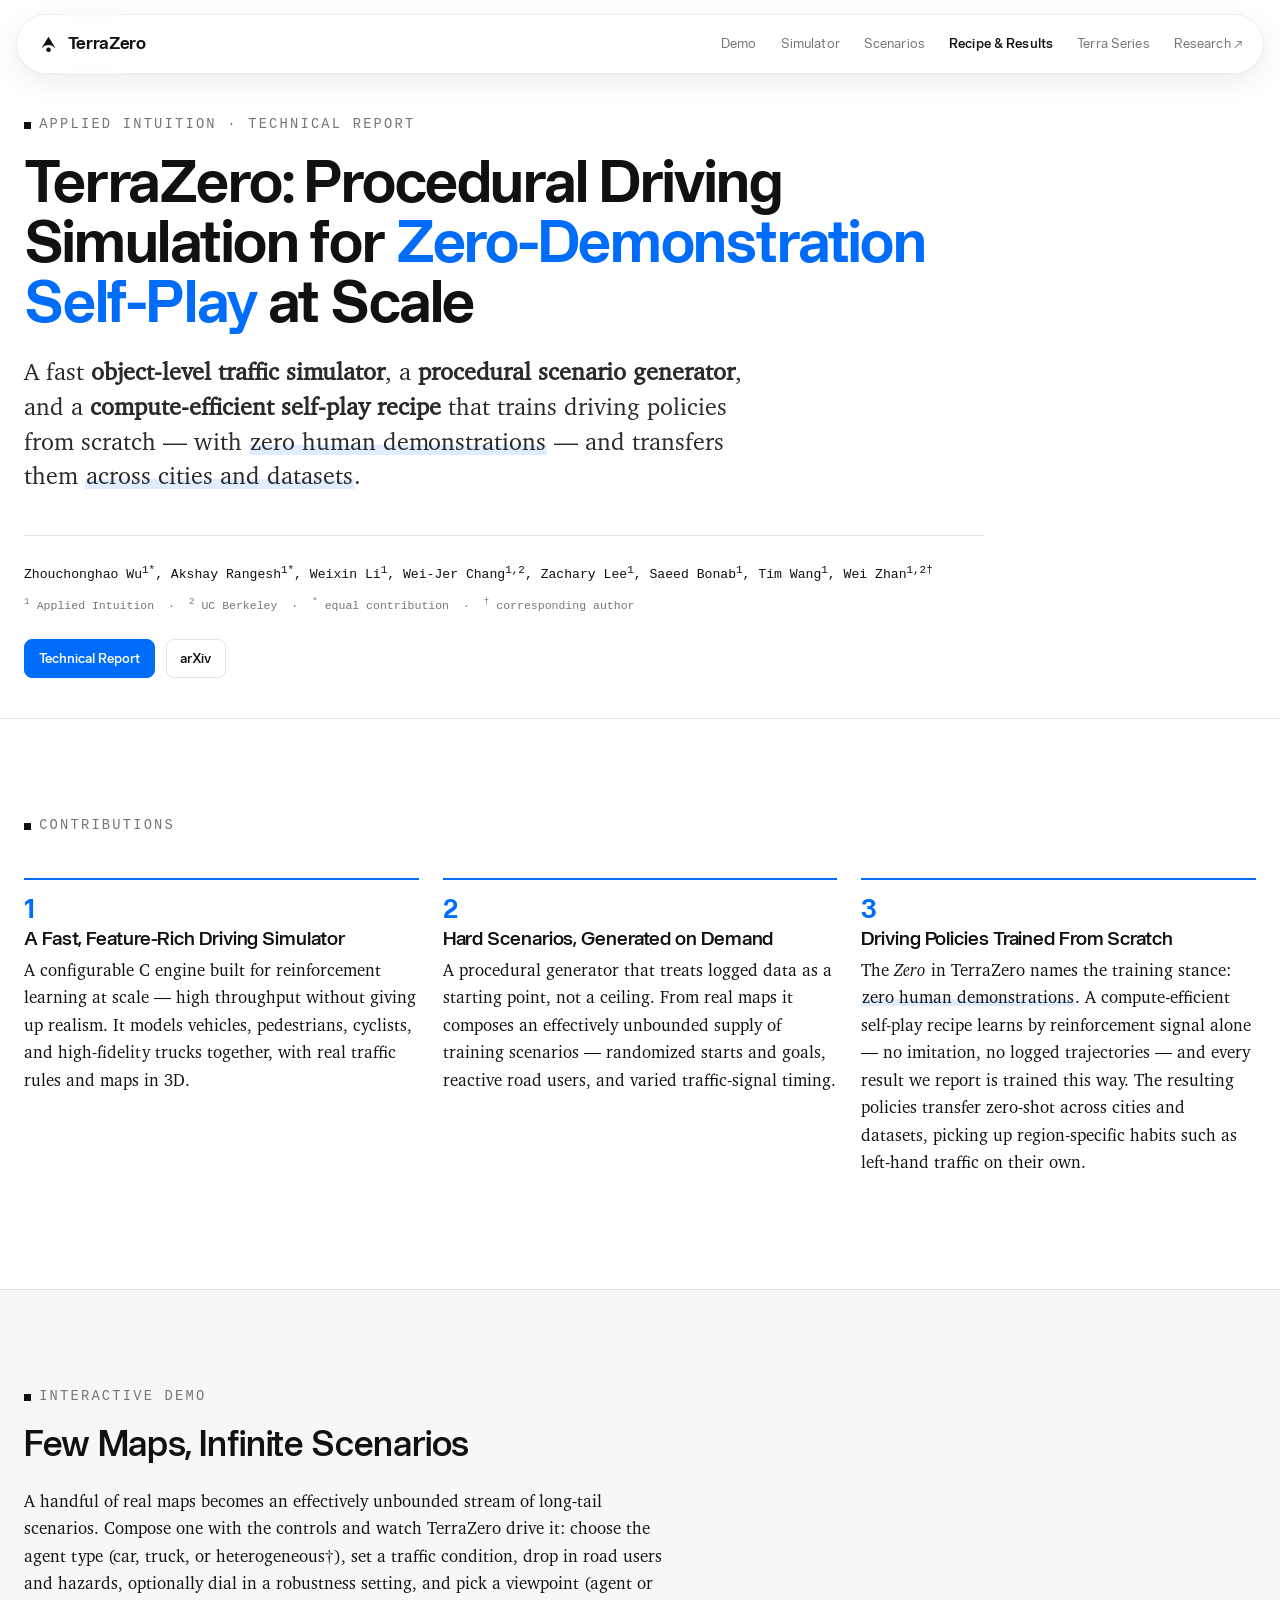
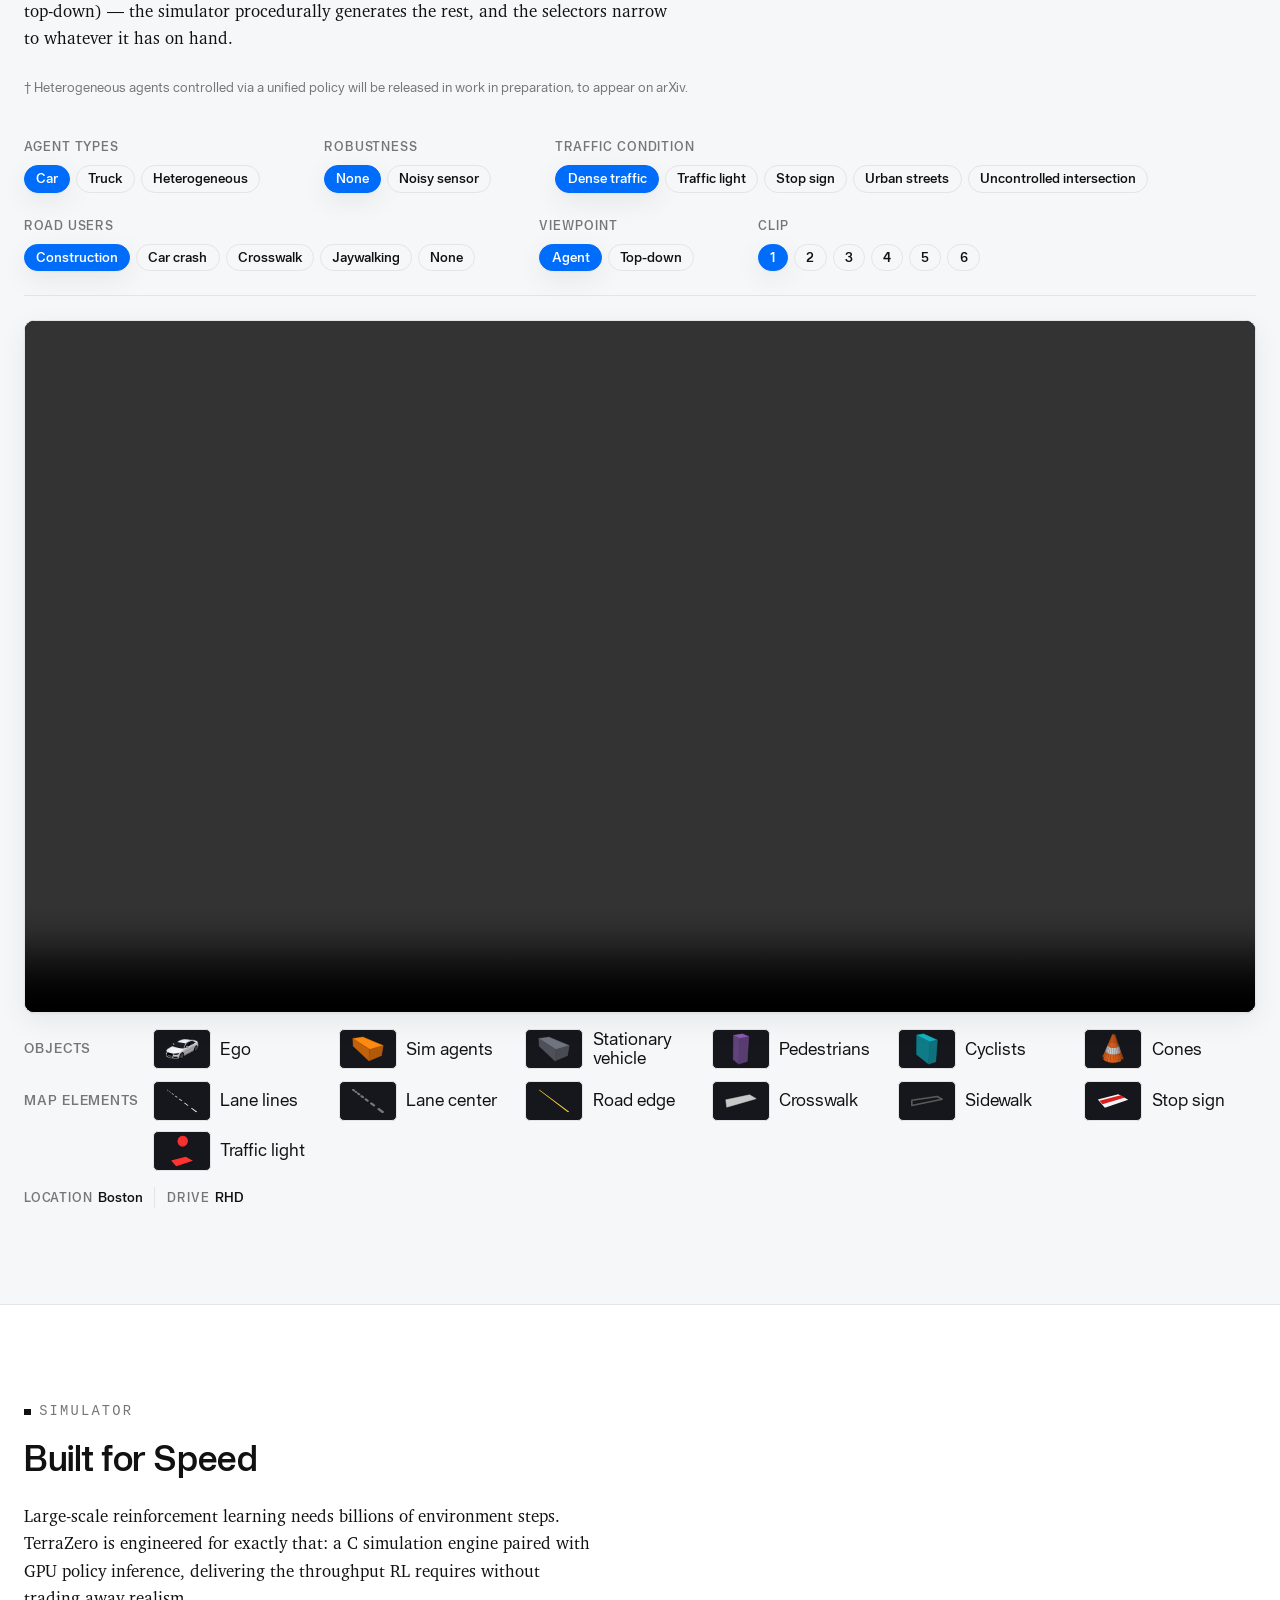
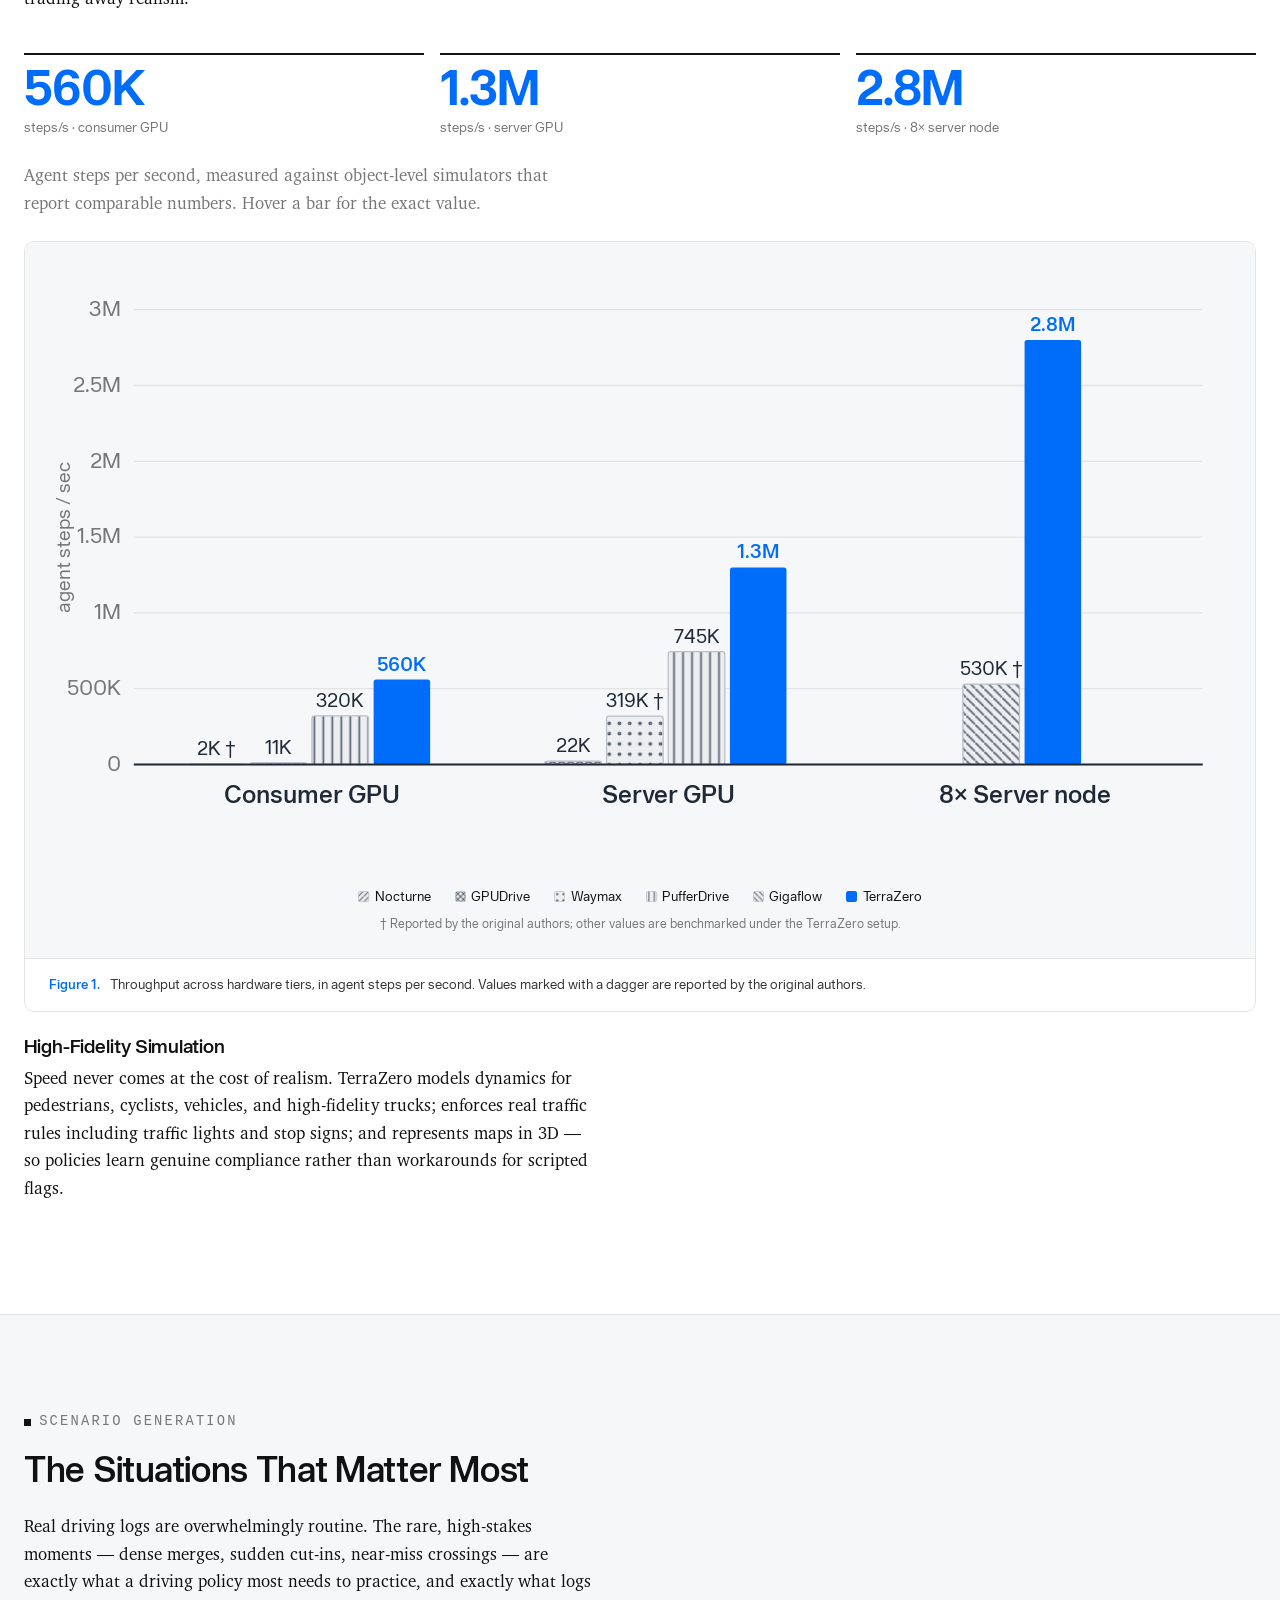
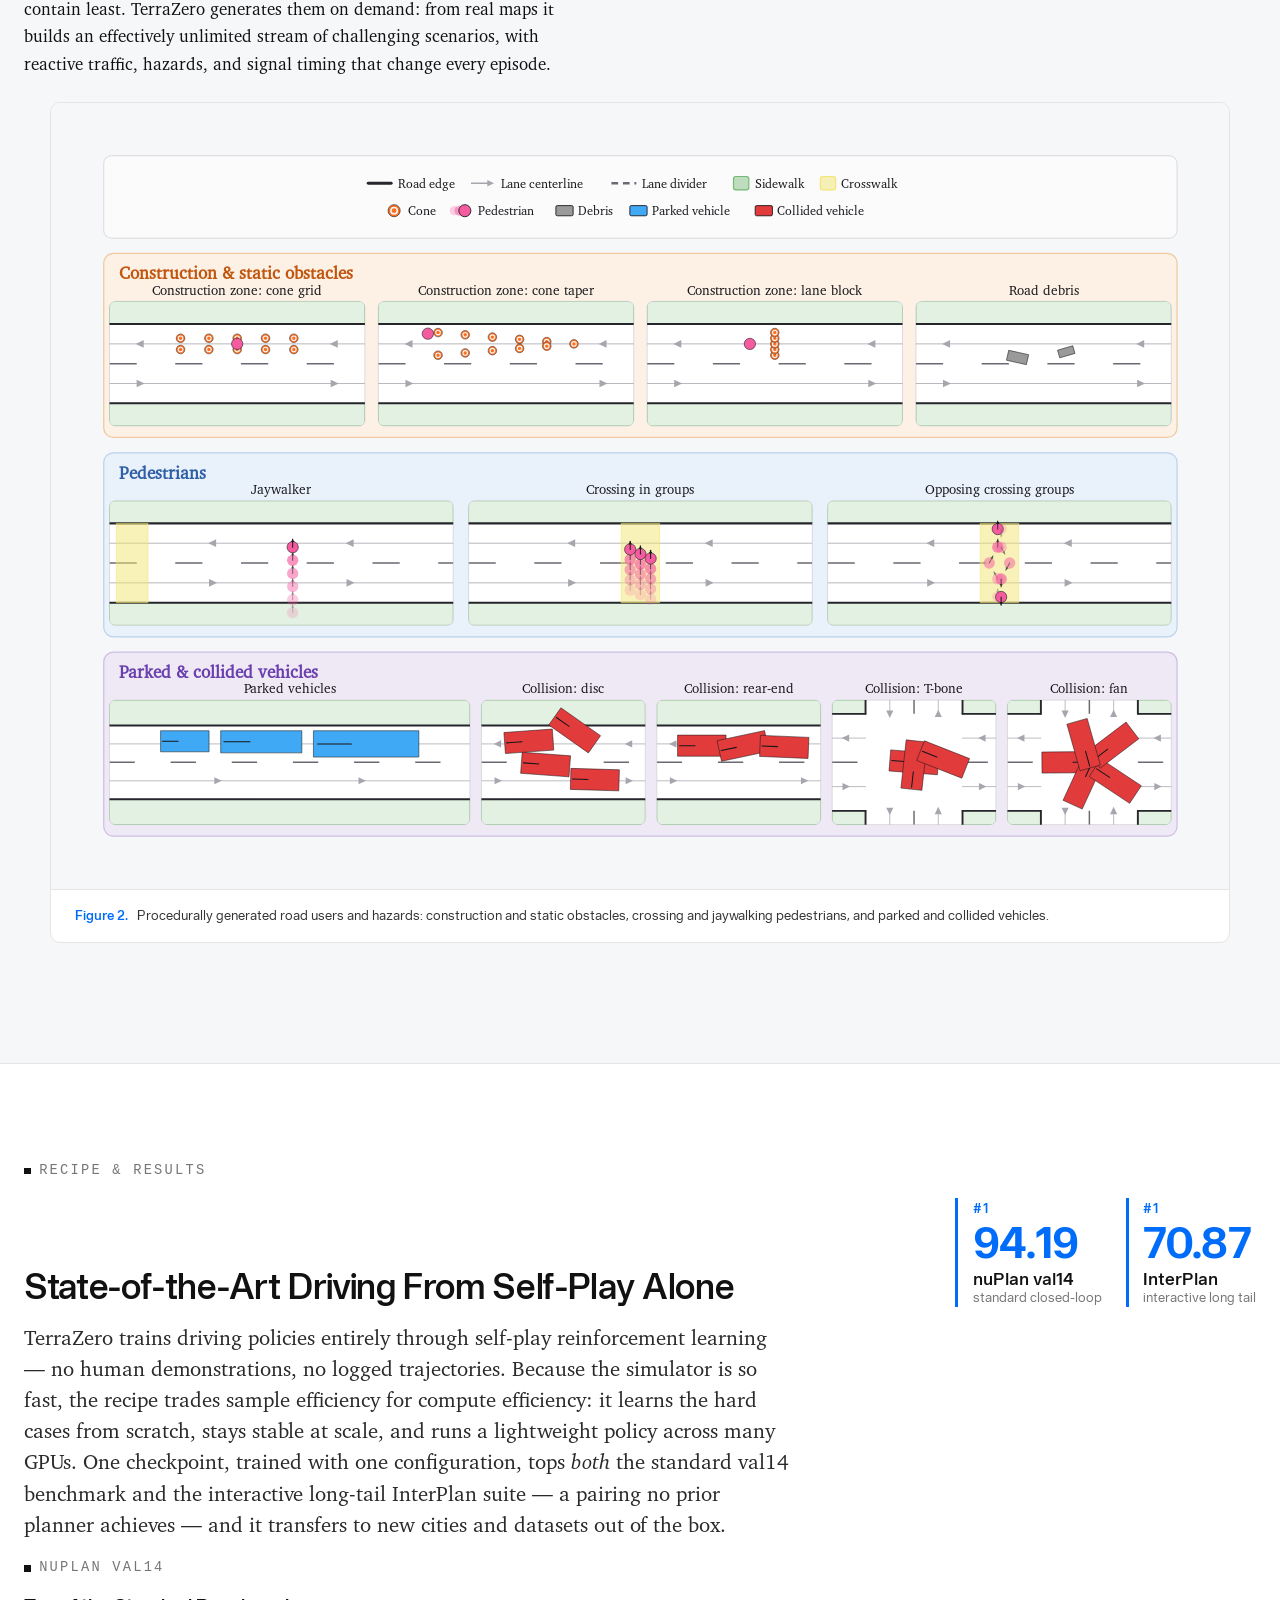
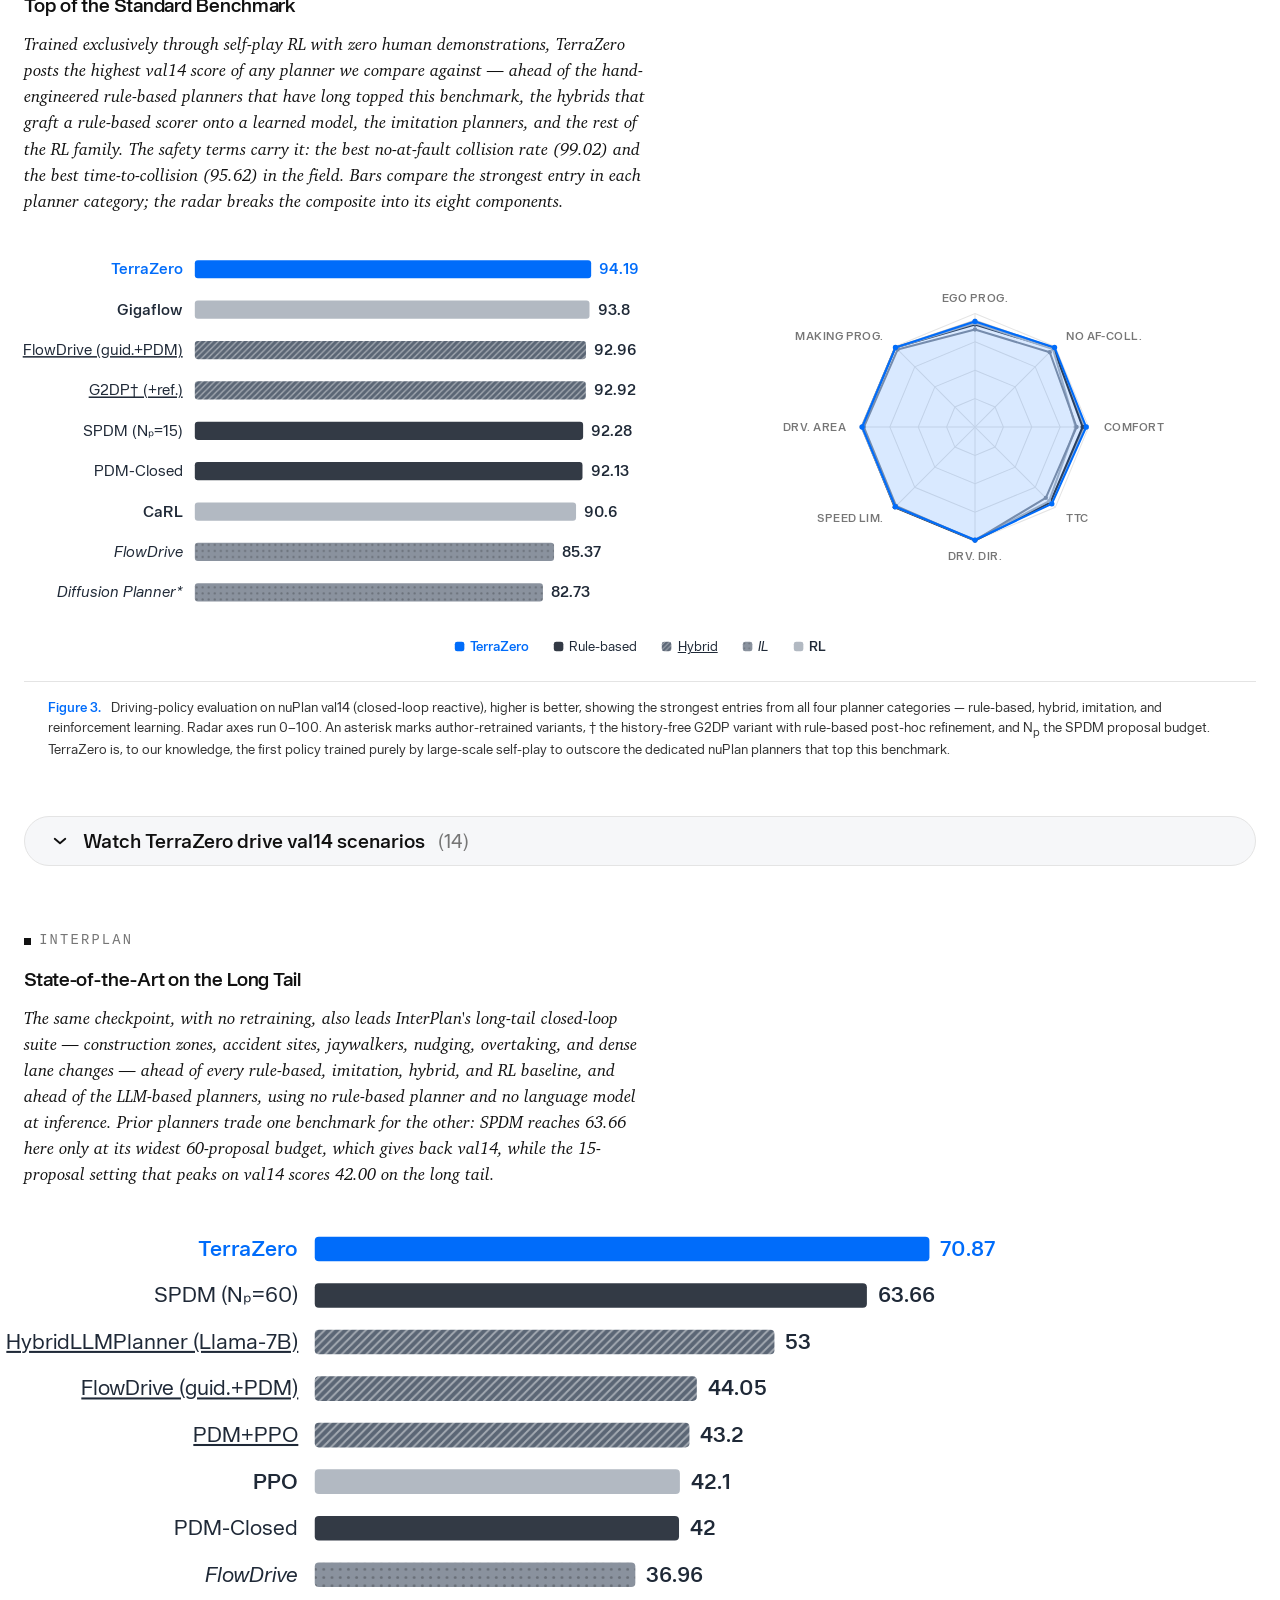
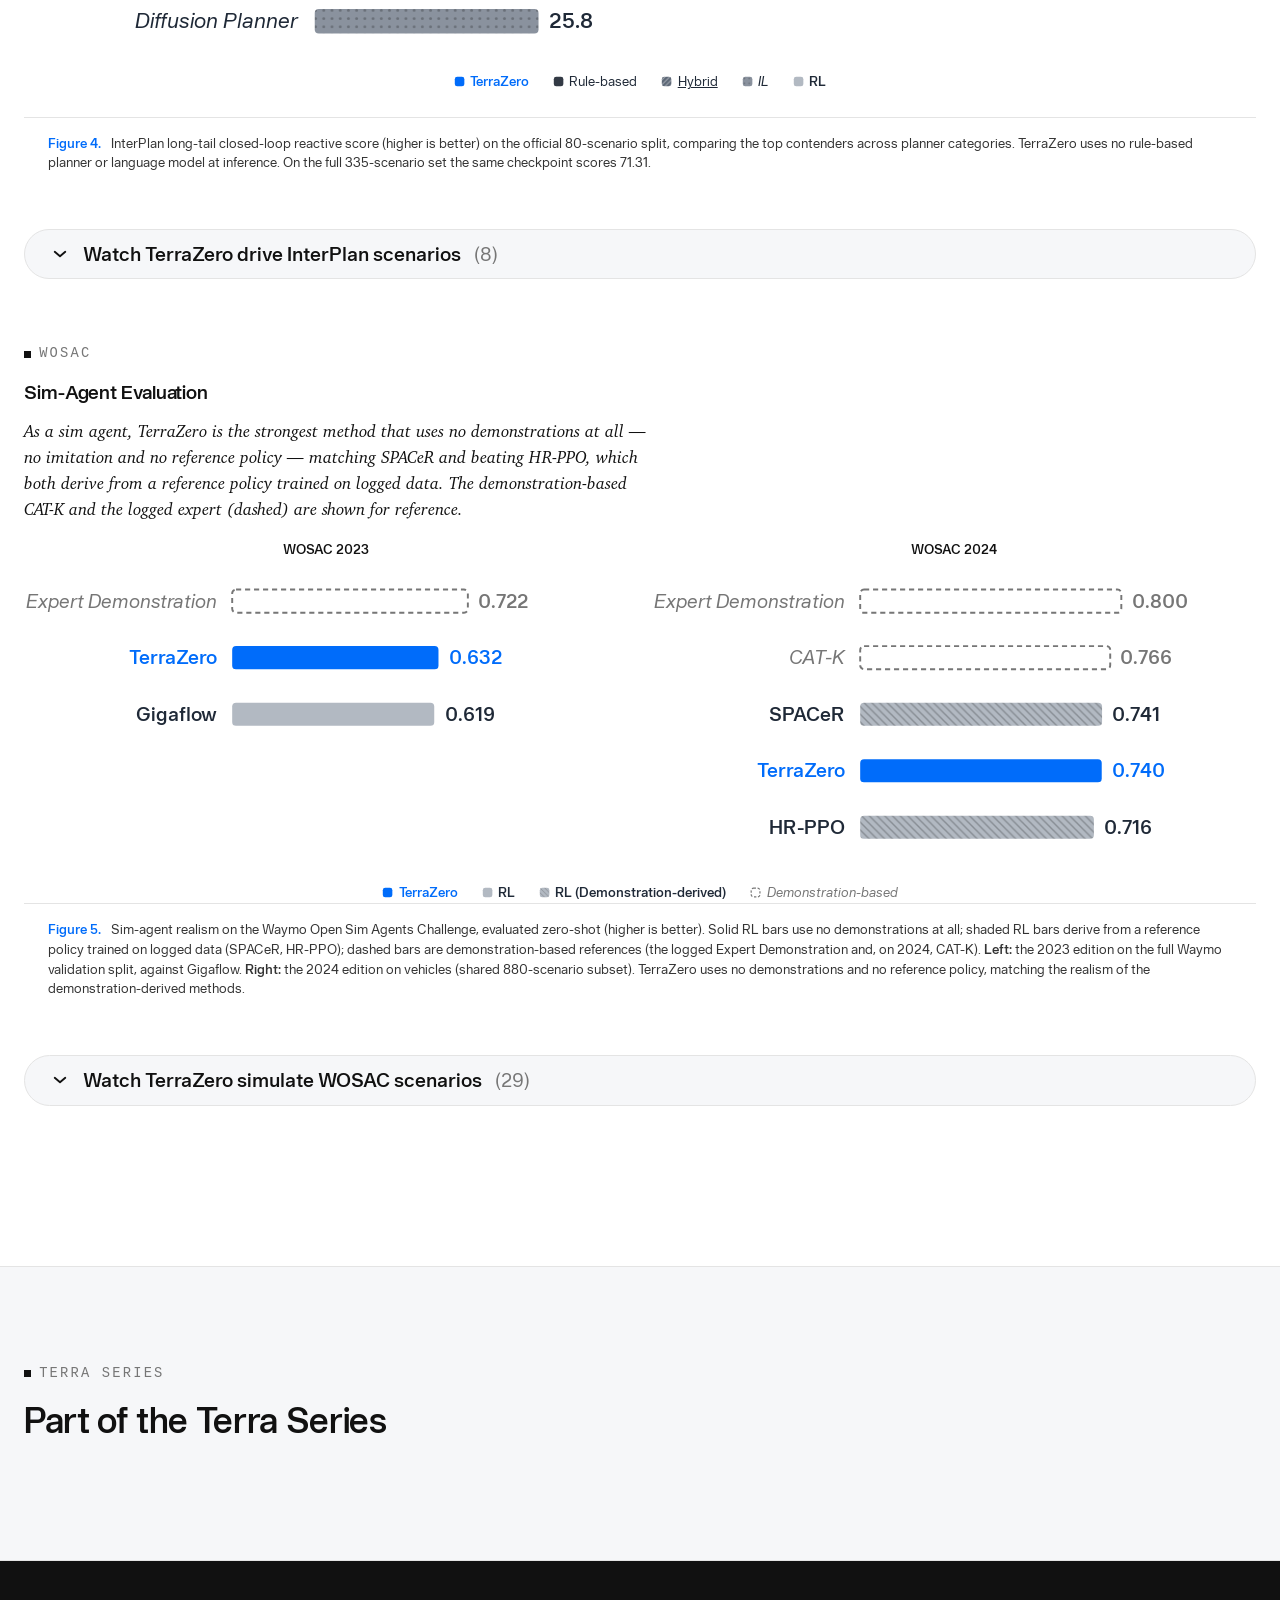
==== commit a862bde5: "Use the shared Terra Series footer; remove BibTeX" ====
--- a/index.html
+++ b/index.html
@@ -78,15 +78,7 @@
         <div class="actions">
           <a class="btn btn-primary" href="https://huggingface.co/datasets/woo-who/terrazero-assets/resolve/main/paper/terrazero-technical-report.pdf" target="_blank" rel="noopener">Technical Report</a>
           <a class="btn" href="https://arxiv.org/abs/2607.13028" target="_blank" rel="noopener">arXiv</a>
-          <button type="button" class="btn" id="bibtex-toggle" aria-expanded="false" aria-controls="bibtex-block">BibTeX</button>
-        </div>
-        <pre class="bibtex" id="bibtex-block" hidden><button type="button" class="copy-btn">Copy</button><code>@techreport{terrazero2026,
-  title       = {TerraZero: Procedural Driving Simulation for Zero-Demonstration Self-Play at Scale},
-  author      = {Wu, Zhouchonghao and Rangesh, Akshay and Li, Weixin and Chang, Wei-Jer and Lee, Zachary and Bonab, Saeed and Wang, Tim and Zhan, Wei},
-  institution = {Applied Intuition},
-  year        = {2026},
-  type        = {Technical Report}
-}</code></pre>
+        </div>
       </div>
     </div>
   </div>
@@ -398,17 +390,7 @@
 </main>
 
 <!-- ===================== Footer ===================== -->
-<footer class="site-footer">
-  <div class="wide">
-    <div class="foot-grid">
-      <div>
-        <div class="brand-mark" style="color:#fff">TerraZero</div>
-        <p style="max-width:38ch;color:#cfd3da">Procedural driving simulation for zero-demonstration self-play at scale.</p>
-      </div>
-    </div>
-    <p class="copyright">© 2026 Applied Intuition. All rights reserved.</p>
-  </div>
-</footer>
+<footer class="site-footer" data-terra-series-footer></footer>
 
 <script src="assets/vendor/katex/katex.min.js" defer></script>
 <script src="assets/vendor/katex/auto-render.min.js" defer></script>
